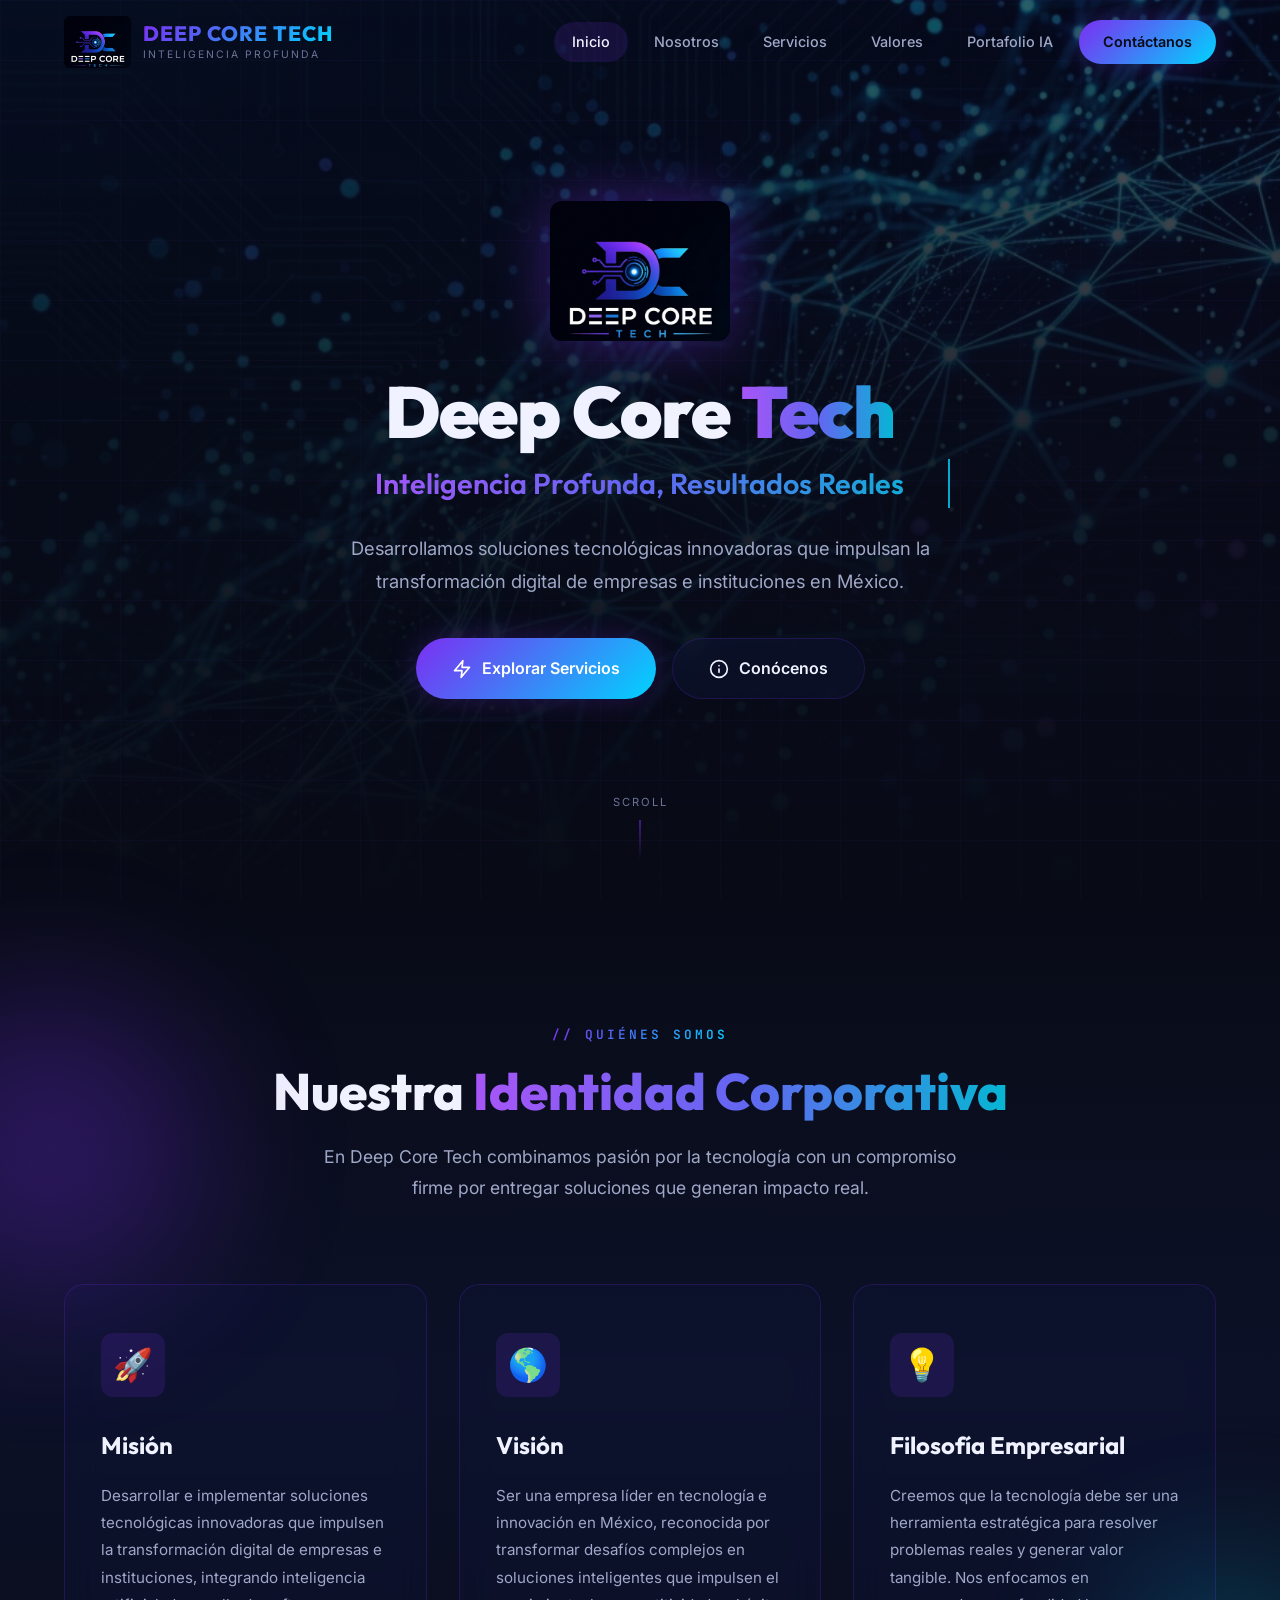
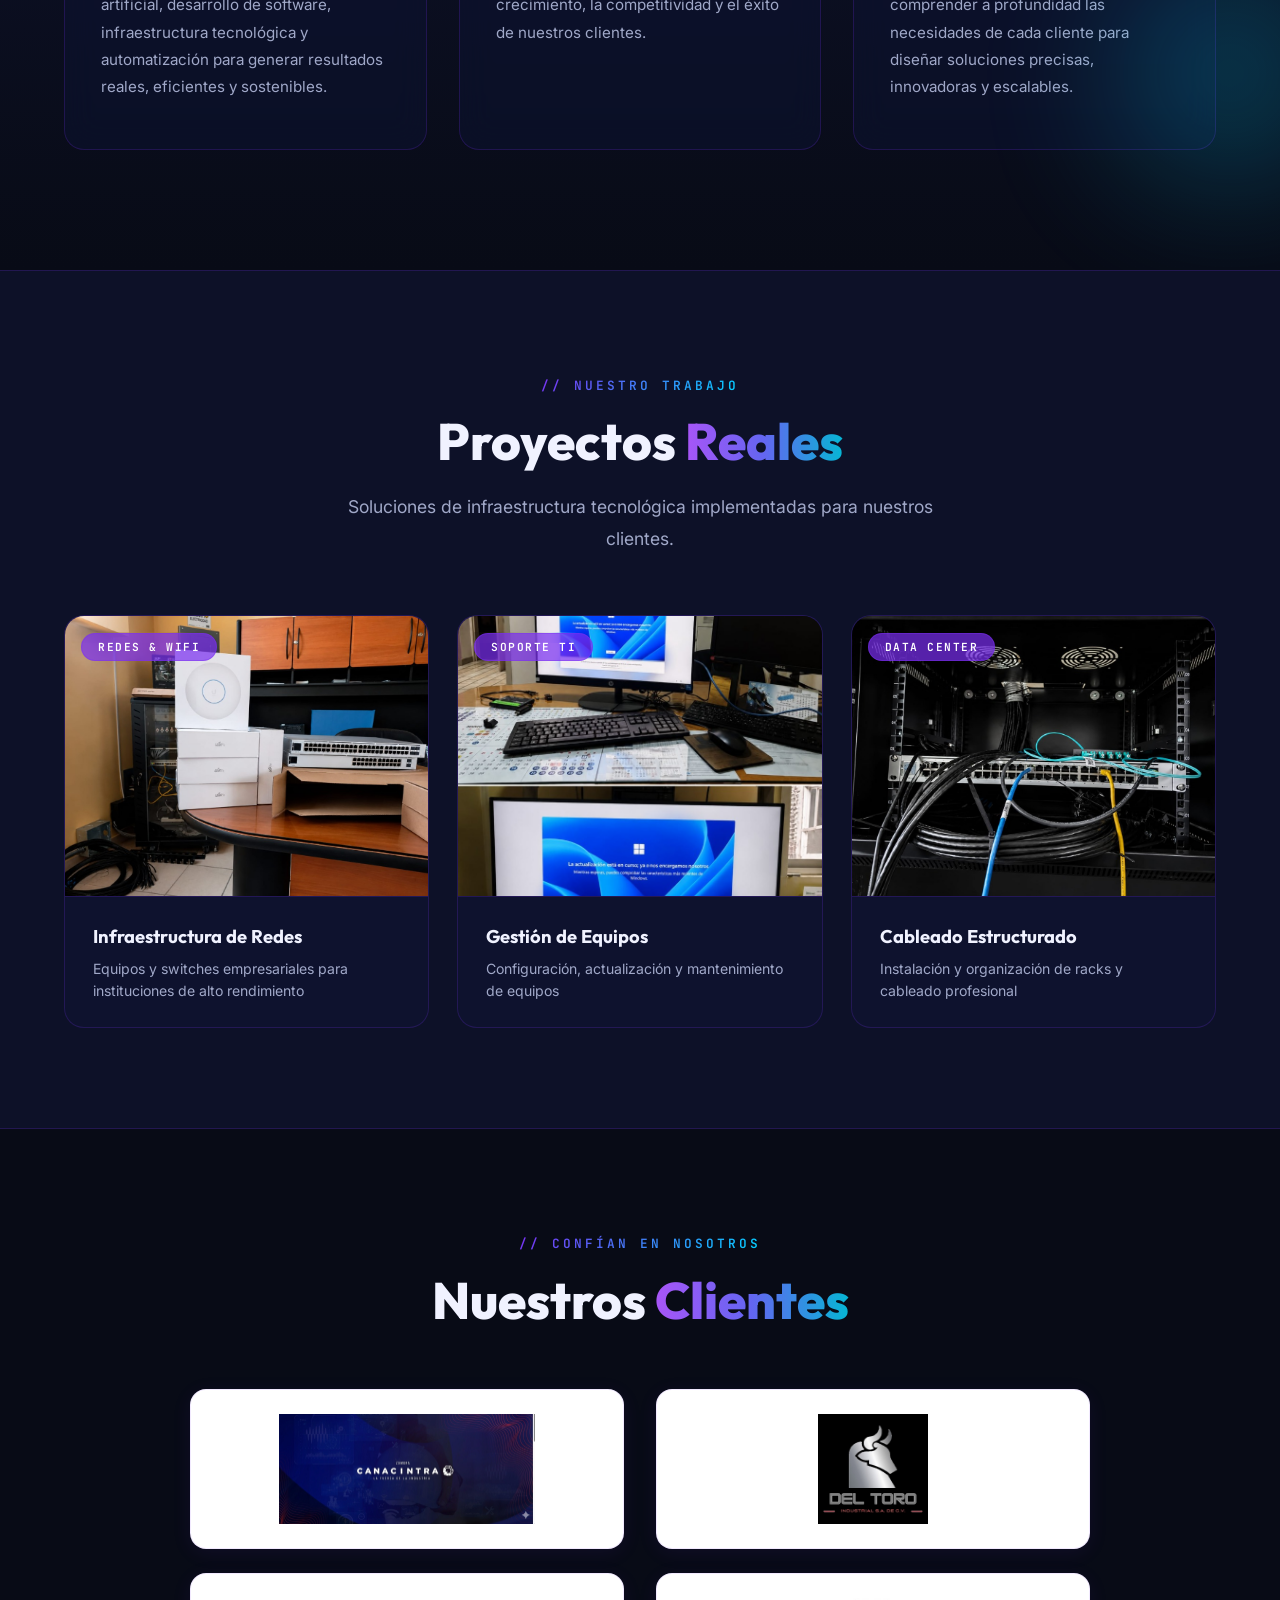
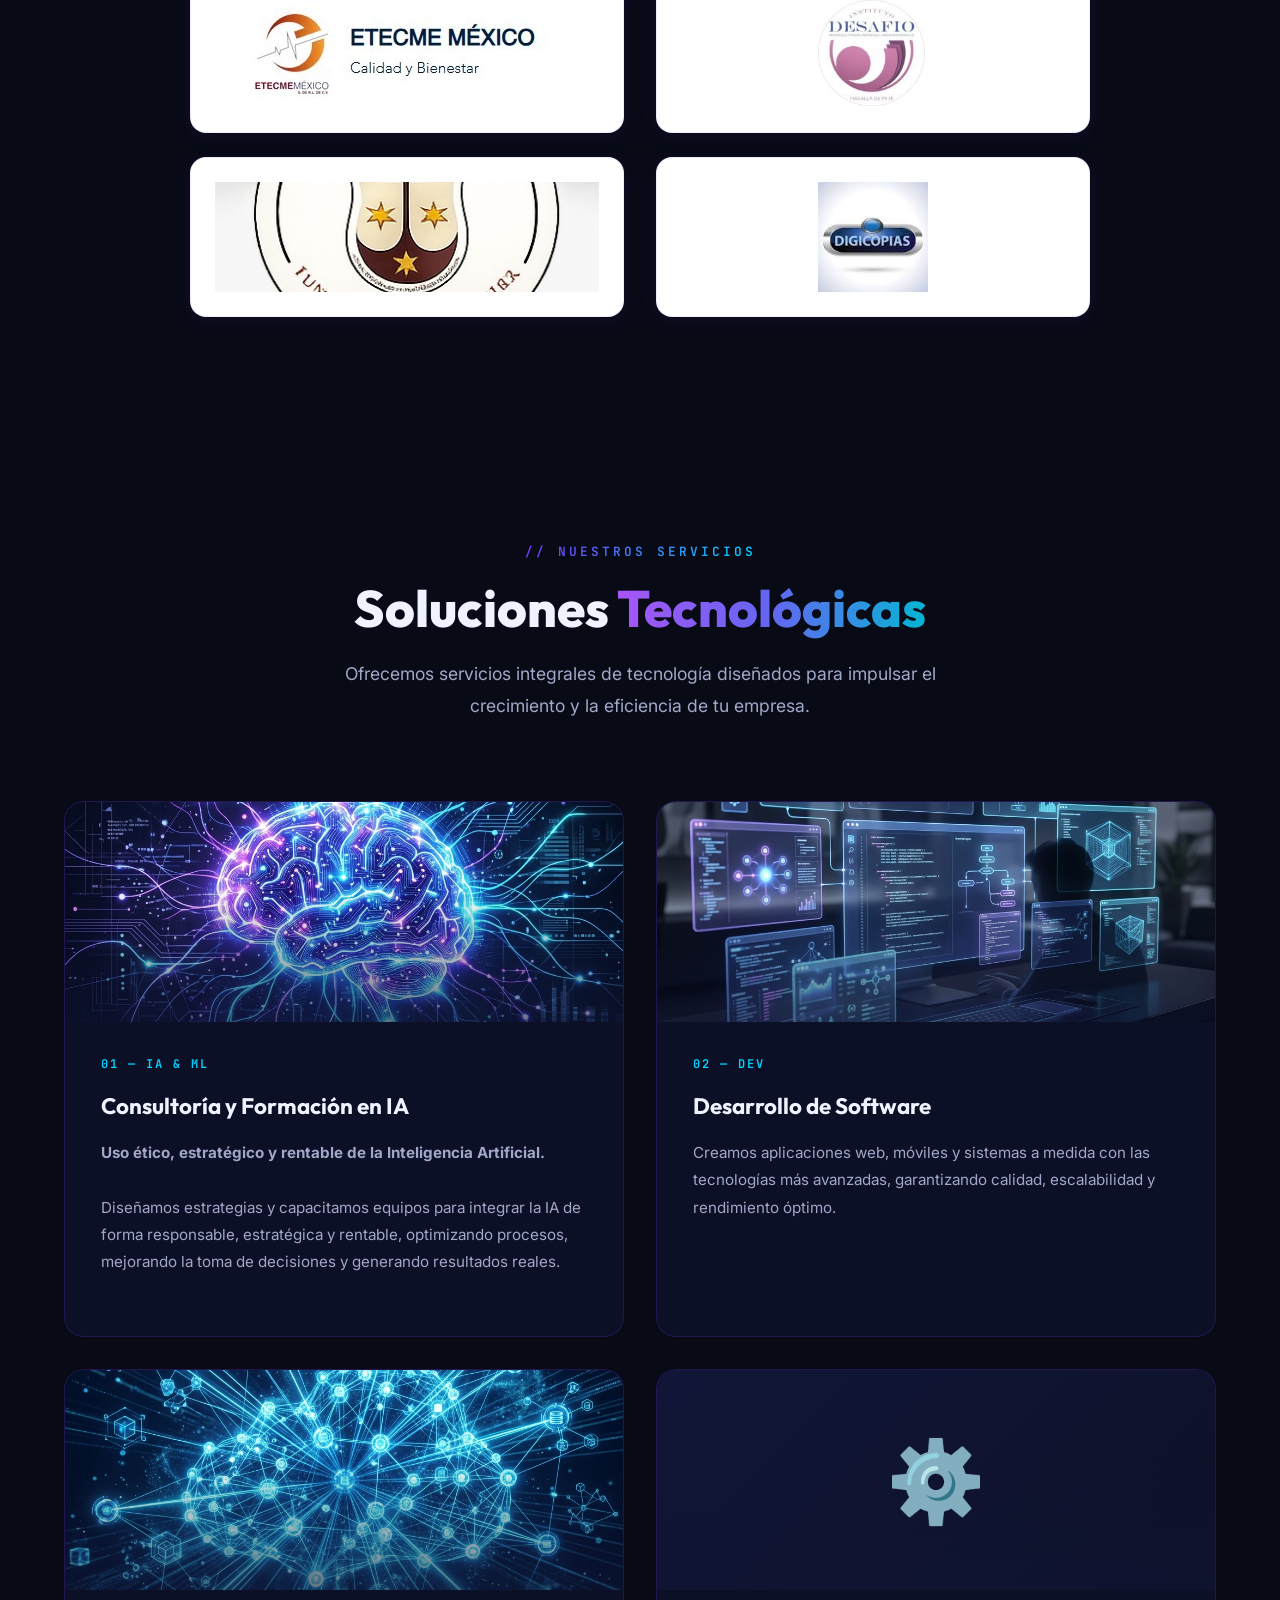
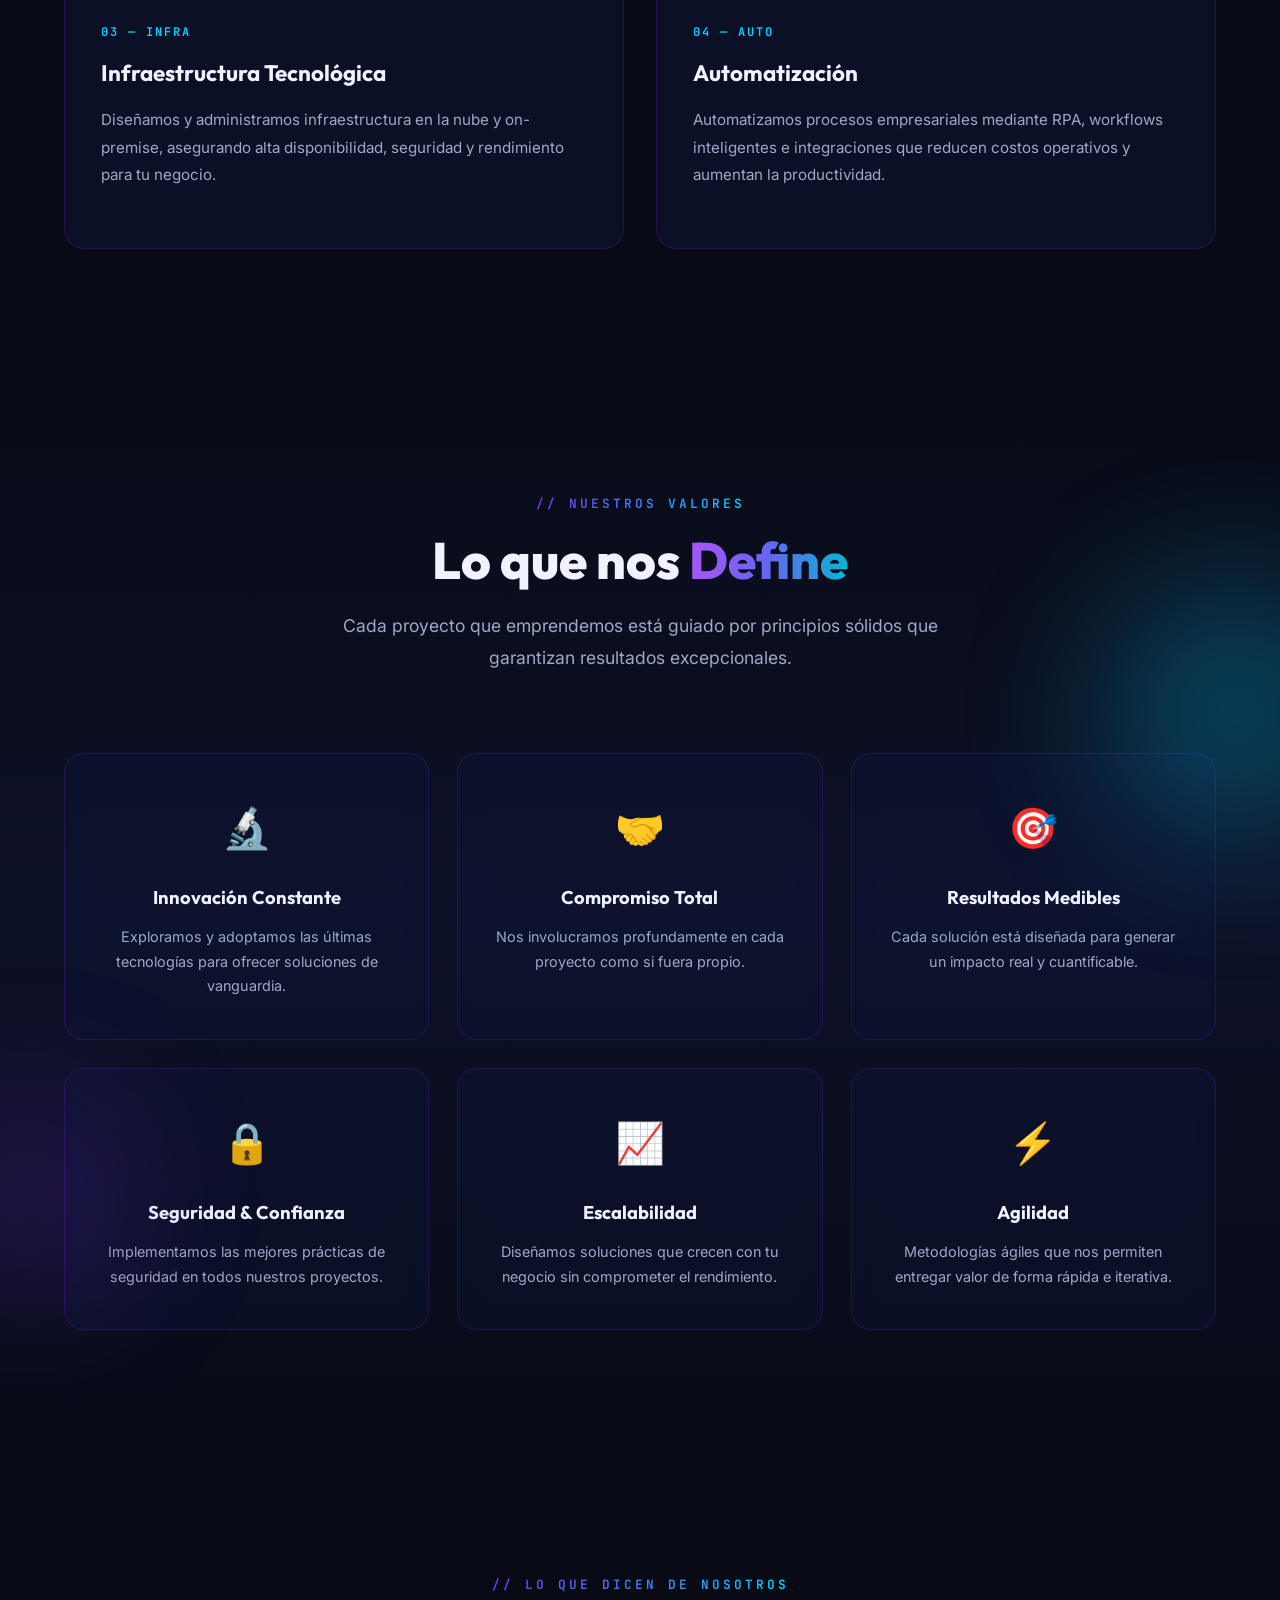
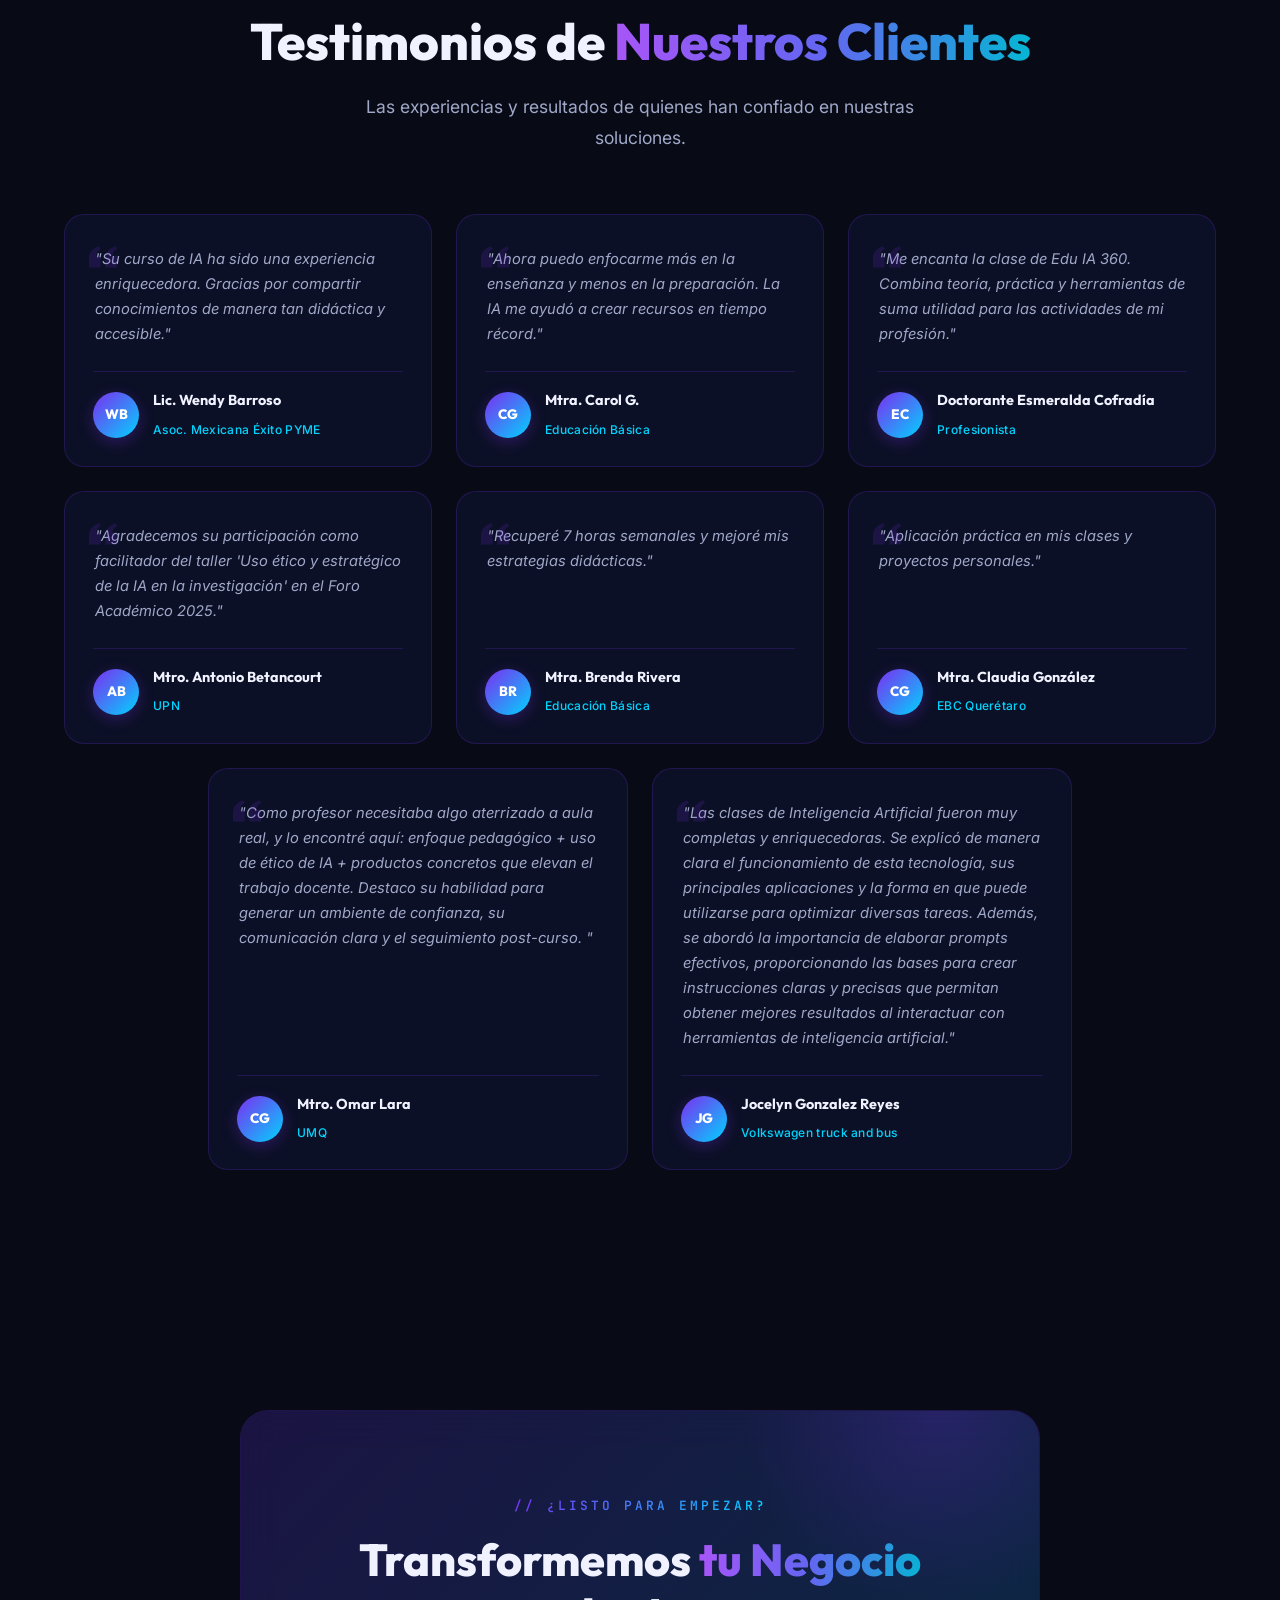
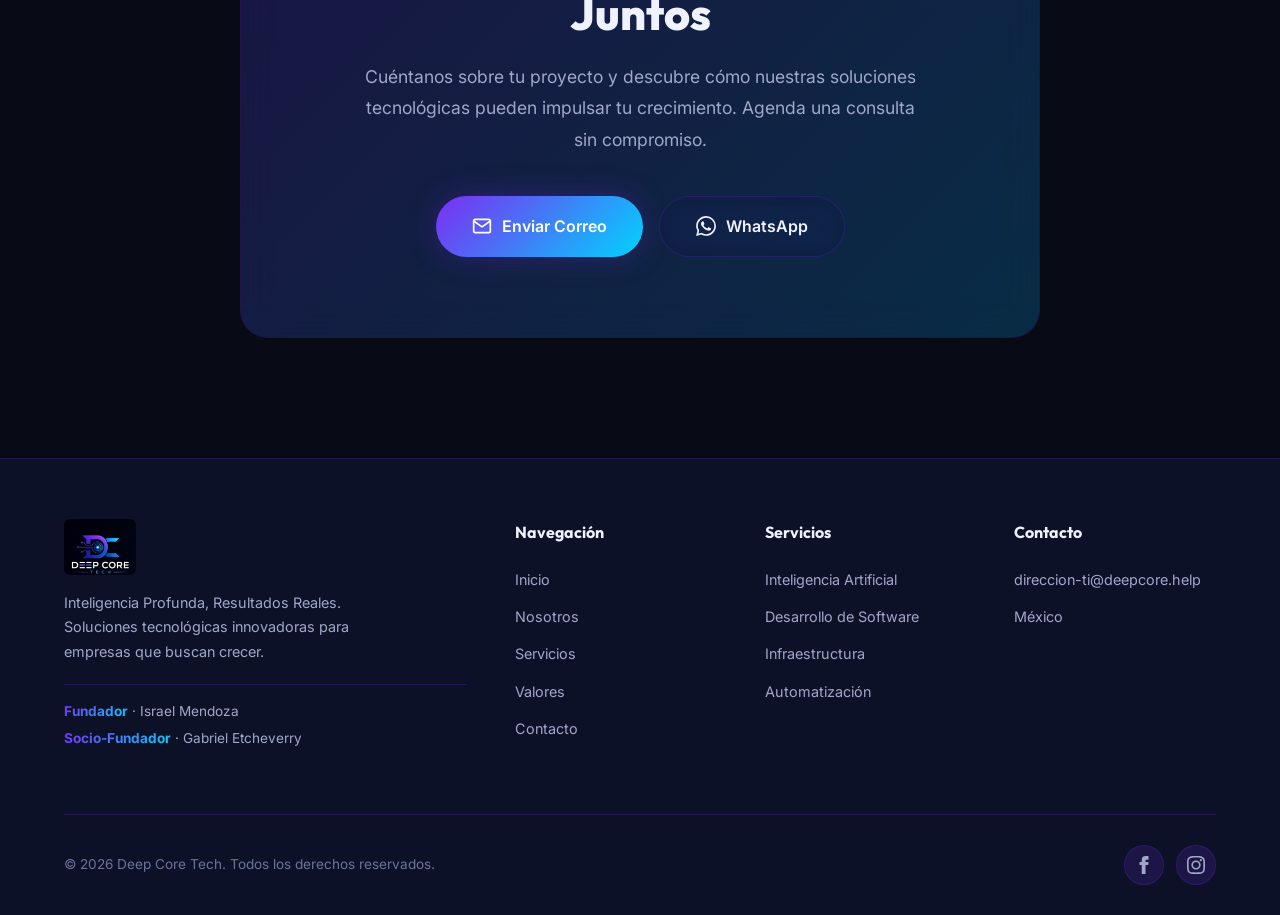
==== index.html @ 59a11fd3 "Update Portafolio IA link" ====
<!DOCTYPE html>
<html lang="es">
<head>
  <meta charset="UTF-8">
  <meta name="viewport" content="width=device-width, initial-scale=1.0">
  <title>Deep Core Tech — Inteligencia Profunda, Resultados Reales</title>
  <meta name="description" content="Deep Core Tech: Soluciones tecnológicas innovadoras en inteligencia artificial, desarrollo de software, infraestructura y automatización. Transformación digital con resultados reales.">
  <meta name="keywords" content="Deep Core Tech, inteligencia artificial, desarrollo software, automatización, transformación digital, México, tecnología">
  <meta name="author" content="Deep Core Tech">
  <meta name="theme-color" content="#080b16">

  <!-- Open Graph -->
  <meta property="og:title" content="Deep Core Tech — Inteligencia Profunda, Resultados Reales">
  <meta property="og:description" content="Soluciones tecnológicas innovadoras que impulsan la transformación digital de empresas e instituciones.">
  <meta property="og:type" content="website">
  <meta property="og:image" content="assets/logo.jpg">

  <!-- Favicon -->
  <link rel="icon" type="image/jpeg" href="assets/logo.jpg">

  <!-- Stylesheet -->
  <link rel="stylesheet" href="styles.css">
</head>

<body>
  <!-- ========== PARTICLE CANVAS ========== -->
  <canvas id="particles-canvas"></canvas>

  <!-- ========== NAVIGATION ========== -->
  <nav class="navbar" id="navbar">
    <div class="container">
      <a href="#" class="nav-logo">
        <img src="assets/logo.jpg" alt="Deep Core Tech Logo">
        <div class="nav-brand-text">
          <span class="nav-brand-name">DEEP CORE TECH</span>
          <span class="nav-brand-tagline">Inteligencia Profunda</span>
        </div>
      </a>

      <div class="nav-links" id="nav-links">
        <a href="#inicio" class="active">Inicio</a>
        <a href="#nosotros">Nosotros</a>
        <a href="#servicios">Servicios</a>
        <a href="#valores">Valores</a>
        <a href="https://gemini.google.com/share/86415cd6ed91?skid=87e2066a-c9c2-468d-a8f1-9f282b24007e" target="_blank" rel="noopener noreferrer">Portafolio IA</a>
        <a href="#contacto" class="nav-cta">Contáctanos</a>
      </div>

      <button class="nav-toggle" id="nav-toggle" aria-label="Abrir menú">
        <span></span>
        <span></span>
        <span></span>
      </button>
    </div>
  </nav>

  <!-- ========== HERO SECTION ========== -->
  <section class="hero" id="inicio">
    <div class="hero-bg">
      <img src="assets/hero-bg.png" alt="Fondo tecnológico">
    </div>
    <div class="hero-grid"></div>

    <div class="hero-content">
      <img src="assets/logo.jpg" alt="Deep Core Tech" class="hero-logo">
      <h1 class="hero-title">Deep Core <span class="gradient-text">Tech</span></h1>
      <p class="hero-tagline">Inteligencia Profunda, Resultados Reales</p>
      <p class="hero-description">
        Desarrollamos soluciones tecnológicas innovadoras que impulsan la transformación digital 
        de empresas e instituciones en México.
      </p>
      <div class="hero-buttons">
        <a href="#servicios" class="btn-primary" id="btn-explore-services">
          <svg width="20" height="20" viewBox="0 0 24 24" fill="none" stroke="currentColor" stroke-width="2" stroke-linecap="round" stroke-linejoin="round"><polygon points="13 2 3 14 12 14 11 22 21 10 12 10 13 2"></polygon></svg>
          Explorar Servicios
        </a>
        <a href="#nosotros" class="btn-secondary" id="btn-about-us">
          <svg width="20" height="20" viewBox="0 0 24 24" fill="none" stroke="currentColor" stroke-width="2" stroke-linecap="round" stroke-linejoin="round"><circle cx="12" cy="12" r="10"></circle><path d="M12 16v-4"></path><path d="M12 8h.01"></path></svg>
          Conócenos
        </a>
      </div>
    </div>

    <div class="scroll-indicator">
      <span>Scroll</span>
      <div class="scroll-line"></div>
    </div>
  </section>

  <!-- ========== ABOUT / IDENTITY SECTION ========== -->
  <section class="about-section" id="nosotros">
    <div class="container">
      <div class="about-header reveal">
        <span class="section-label">// Quiénes Somos</span>
        <h2 class="section-title">Nuestra <span class="gradient-text">Identidad Corporativa</span></h2>
        <p class="section-subtitle" style="margin: 0 auto;">
          En Deep Core Tech combinamos pasión por la tecnología con un compromiso firme 
          por entregar soluciones que generan impacto real.
        </p>
      </div>

      <div class="about-grid stagger-children">
        <!-- Misión -->
        <div class="identity-card reveal">
          <div class="card-icon">🚀</div>
          <h3 class="card-title">Misión</h3>
          <p class="card-text">
            Desarrollar e implementar soluciones tecnológicas innovadoras que impulsen la transformación digital 
            de empresas e instituciones, integrando inteligencia artificial, desarrollo de software, 
            infraestructura tecnológica y automatización para generar resultados reales, eficientes y sostenibles.
          </p>
        </div>

        <!-- Visión -->
        <div class="identity-card reveal">
          <div class="card-icon">🌎</div>
          <h3 class="card-title">Visión</h3>
          <p class="card-text">
            Ser una empresa líder en tecnología e innovación en México, reconocida por transformar desafíos 
            complejos en soluciones inteligentes que impulsen el crecimiento, la competitividad y el éxito 
            de nuestros clientes.
          </p>
        </div>

        <!-- Filosofía -->
        <div class="identity-card reveal">
          <div class="card-icon">💡</div>
          <h3 class="card-title">Filosofía Empresarial</h3>
          <p class="card-text">
            Creemos que la tecnología debe ser una herramienta estratégica para resolver problemas reales y 
            generar valor tangible. Nos enfocamos en comprender a profundidad las necesidades de cada cliente 
            para diseñar soluciones precisas, innovadoras y escalables.
          </p>
        </div>
      </div>
    </div>

    <!-- Decorative orbs -->
    <div class="orb orb-purple" style="width: 300px; height: 300px; top: 10%; left: -100px;"></div>
    <div class="orb orb-cyan" style="width: 200px; height: 200px; bottom: 10%; right: -50px;"></div>
  </section>

  <!-- ========== SHOWCASE / NUESTRO TRABAJO ========== -->
  <section class="showcase-section" id="trabajo">
    <div class="container">
      <div class="showcase-header reveal">
        <span class="section-label">// Nuestro Trabajo</span>
        <h2 class="section-title">Proyectos <span class="gradient-text">Reales</span></h2>
        <p class="section-subtitle" style="margin: 0 auto;">
          Soluciones de infraestructura tecnológica implementadas para nuestros clientes.
        </p>
      </div>

      <div class="showcase-grid stagger-children">
        <div class="showcase-card reveal">
          <div class="showcase-image">
            <img src="assets/trabajo-redes.jpg" alt="Equipos de redes UniFi y switches empresariales">
            <div class="showcase-overlay">
              <span class="showcase-tag">Redes & WiFi</span>
            </div>
          </div>
          <div class="showcase-info">
            <h3>Infraestructura de Redes</h3>
            <p>Equipos y switches empresariales para instituciones de alto rendimiento</p>
          </div>
        </div>

        <div class="showcase-card reveal">
          <div class="showcase-image">
            <img src="assets/trabajo-equipos.jpg" alt="Configuración y actualización de equipos de cómputo">
            <div class="showcase-overlay">
              <span class="showcase-tag">Soporte TI</span>
            </div>
          </div>
          <div class="showcase-info">
            <h3>Gestión de Equipos</h3>
            <p>Configuración, actualización y mantenimiento de equipos</p>
          </div>
        </div>

        <div class="showcase-card reveal">
          <div class="showcase-image">
            <img src="assets/trabajo-rack.jpg" alt="Rack de servidores con cableado estructurado">
            <div class="showcase-overlay">
              <span class="showcase-tag">Data Center</span>
            </div>
          </div>
          <div class="showcase-info">
            <h3>Cableado Estructurado</h3>
            <p>Instalación y organización de racks y cableado profesional</p>
          </div>
        </div>
      </div>
    </div>
  </section>

  <!-- ========== CLIENTES SECTION ========== -->
  <section class="clients-section">
    <div class="container">
      <div class="clients-header reveal" style="text-align:center; width:100%;">
        <span class="section-label">// Confían en Nosotros</span>
        <h2 class="section-title" style="text-align:center;">Nuestros <span class="gradient-text">Clientes</span></h2>
      </div>
      <div class="clients-image-wrapper reveal">
        <div class="client-card"><img src="assets/cliente-canacintra.jpg" alt="CANACINTRA Zamora"></div>
        <div class="client-card"><img src="assets/cliente-deltoro.jpg" alt="Del Toro Industrial"></div>
        <div class="client-card"><img src="assets/cliente-etecme.jpg" alt="ETECME México"></div>
        <div class="client-card"><img src="assets/cliente-desafio.jpg" alt="Instituto Desafío"></div>
        <div class="client-card"><div class="teresa-sprite" title="Colegio Teresa Guasch"></div></div>
        <div class="client-card"><img src="assets/cliente-digicopias.png" alt="Digicopias"></div>
      </div>
    </div>
  </section>

  <!-- ========== SERVICES SECTION ========== -->
  <section class="services-section" id="servicios">
    <div class="container">
      <div class="services-header reveal">
        <span class="section-label">// Nuestros Servicios</span>
        <h2 class="section-title">Soluciones <span class="gradient-text">Tecnológicas</span></h2>
        <p class="section-subtitle" style="margin: 0 auto;">
          Ofrecemos servicios integrales de tecnología diseñados para impulsar el crecimiento 
          y la eficiencia de tu empresa.
        </p>
      </div>

      <div class="services-grid stagger-children">
        <!-- Inteligencia Artificial -->
        <div class="service-card reveal">
          <div class="service-image">
            <img src="assets/ai-services.png" alt="Inteligencia Artificial">
          </div>
          <div class="service-body">
            <div class="service-number">01 — IA & ML</div>
            <h3 class="service-title">Consultoría y Formación en IA</h3>
            <p class="service-text">
              <strong>Uso ético, estratégico y rentable de la Inteligencia Artificial.</strong><br><br>
              Diseñamos estrategias y capacitamos equipos para integrar la IA de forma responsable, estratégica y rentable, optimizando procesos, mejorando la toma de decisiones y generando resultados reales.
            </p>
          </div>
        </div>

        <!-- Desarrollo de Software -->
        <div class="service-card reveal">
          <div class="service-image">
            <img src="assets/software-dev.png" alt="Desarrollo de Software">
          </div>
          <div class="service-body">
            <div class="service-number">02 — DEV</div>
            <h3 class="service-title">Desarrollo de Software</h3>
            <p class="service-text">
              Creamos aplicaciones web, móviles y sistemas a medida con las tecnologías 
              más avanzadas, garantizando calidad, escalabilidad y rendimiento óptimo.
            </p>
          </div>
        </div>

        <!-- Infraestructura -->
        <div class="service-card reveal">
          <div class="service-image">
            <img src="assets/infrastructure.png" alt="Infraestructura Tecnológica">
          </div>
          <div class="service-body">
            <div class="service-number">03 — INFRA</div>
            <h3 class="service-title">Infraestructura Tecnológica</h3>
            <p class="service-text">
              Diseñamos y administramos infraestructura en la nube y on-premise, 
              asegurando alta disponibilidad, seguridad y rendimiento para tu negocio.
            </p>
          </div>
        </div>

        <!-- Automatización -->
        <div class="service-card reveal">
          <div class="service-image" style="background: linear-gradient(135deg, var(--color-bg-tertiary), var(--color-bg-secondary)); display: flex; align-items: center; justify-content: center;">
            <div style="font-size: 5rem; text-align: center; position: relative; z-index: 1;">⚙️</div>
          </div>
          <div class="service-body">
            <div class="service-number">04 — AUTO</div>
            <h3 class="service-title">Automatización</h3>
            <p class="service-text">
              Automatizamos procesos empresariales mediante RPA, workflows inteligentes e 
              integraciones que reducen costos operativos y aumentan la productividad.
            </p>
          </div>
        </div>
      </div>
    </div>
  </section>

  <!-- ========== VALUES SECTION ========== -->
  <section class="values-section" id="valores">
    <div class="container">
      <div class="values-header reveal">
        <span class="section-label">// Nuestros Valores</span>
        <h2 class="section-title">Lo que nos <span class="gradient-text">Define</span></h2>
        <p class="section-subtitle" style="margin: 0 auto;">
          Cada proyecto que emprendemos está guiado por principios sólidos que garantizan 
          resultados excepcionales.
        </p>
      </div>

      <div class="values-grid stagger-children">
        <div class="value-card reveal">
          <span class="value-icon">🔬</span>
          <h3 class="value-title">Innovación Constante</h3>
          <p class="value-text">Exploramos y adoptamos las últimas tecnologías para ofrecer soluciones de vanguardia.</p>
        </div>
        <div class="value-card reveal">
          <span class="value-icon">🤝</span>
          <h3 class="value-title">Compromiso Total</h3>
          <p class="value-text">Nos involucramos profundamente en cada proyecto como si fuera propio.</p>
        </div>
        <div class="value-card reveal">
          <span class="value-icon">🎯</span>
          <h3 class="value-title">Resultados Medibles</h3>
          <p class="value-text">Cada solución está diseñada para generar un impacto real y cuantificable.</p>
        </div>
        <div class="value-card reveal">
          <span class="value-icon">🔒</span>
          <h3 class="value-title">Seguridad & Confianza</h3>
          <p class="value-text">Implementamos las mejores prácticas de seguridad en todos nuestros proyectos.</p>
        </div>
        <div class="value-card reveal">
          <span class="value-icon">📈</span>
          <h3 class="value-title">Escalabilidad</h3>
          <p class="value-text">Diseñamos soluciones que crecen con tu negocio sin comprometer el rendimiento.</p>
        </div>
        <div class="value-card reveal">
          <span class="value-icon">⚡</span>
          <h3 class="value-title">Agilidad</h3>
          <p class="value-text">Metodologías ágiles que nos permiten entregar valor de forma rápida e iterativa.</p>
        </div>
      </div>
    </div>

    <div class="orb orb-cyan" style="width: 250px; height: 250px; top: 20%; right: -80px;"></div>
    <div class="orb orb-purple" style="width: 180px; height: 180px; bottom: 15%; left: -60px;"></div>
  </section>

  <!-- ========== TESTIMONIOS SECTION ========== -->
  <section class="testimonials-section" id="testimonios">
    <div class="container">
      <div class="testimonials-header reveal">
        <span class="section-label">// Lo que Dicen de Nosotros</span>
        <h2 class="section-title">Testimonios de <span class="gradient-text">Nuestros Clientes</span></h2>
        <p class="section-subtitle" style="margin: 0 auto;">
          Las experiencias y resultados de quienes han confiado en nuestras soluciones.
        </p>
      </div>

      <div class="testimonials-grid stagger-children">

        <div class="testimonial-card reveal">
          <div class="testimonial-quote">
            <svg class="quote-icon" width="28" height="28" viewBox="0 0 24 24" fill="currentColor" opacity="0.15"><path d="M14.017 21v-7.391c0-5.704 3.731-9.57 8.983-10.609l.995 2.151c-2.432.917-3.995 3.638-3.995 5.849h4v10h-9.983zm-14.017 0v-7.391c0-5.704 3.748-9.57 9-10.609l.996 2.151c-2.433.917-3.996 3.638-3.996 5.849h3.983v10h-9.983z"/></svg>
            <p>"Su curso de IA ha sido una experiencia enriquecedora. Gracias por compartir conocimientos de manera tan didáctica y accesible."</p>
          </div>
          <div class="testimonial-author">
            <div class="author-avatar">WB</div>
            <div class="author-info">
              <h4>Lic. Wendy Barroso</h4>
              <span>Asoc. Mexicana Éxito PYME</span>
            </div>
          </div>
        </div>

        <div class="testimonial-card reveal">
          <div class="testimonial-quote">
            <svg class="quote-icon" width="28" height="28" viewBox="0 0 24 24" fill="currentColor" opacity="0.15"><path d="M14.017 21v-7.391c0-5.704 3.731-9.57 8.983-10.609l.995 2.151c-2.432.917-3.995 3.638-3.995 5.849h4v10h-9.983zm-14.017 0v-7.391c0-5.704 3.748-9.57 9-10.609l.996 2.151c-2.433.917-3.996 3.638-3.996 5.849h3.983v10h-9.983z"/></svg>
            <p>"Ahora puedo enfocarme más en la enseñanza y menos en la preparación. La IA me ayudó a crear recursos en tiempo récord."</p>
          </div>
          <div class="testimonial-author">
            <div class="author-avatar">CG</div>
            <div class="author-info">
              <h4>Mtra. Carol G.</h4>
              <span>Educación Básica</span>
            </div>
          </div>
        </div>

        <div class="testimonial-card reveal">
          <div class="testimonial-quote">
            <svg class="quote-icon" width="28" height="28" viewBox="0 0 24 24" fill="currentColor" opacity="0.15"><path d="M14.017 21v-7.391c0-5.704 3.731-9.57 8.983-10.609l.995 2.151c-2.432.917-3.995 3.638-3.995 5.849h4v10h-9.983zm-14.017 0v-7.391c0-5.704 3.748-9.57 9-10.609l.996 2.151c-2.433.917-3.996 3.638-3.996 5.849h3.983v10h-9.983z"/></svg>
            <p>"Me encanta la clase de Edu IA 360. Combina teoría, práctica y herramientas de suma utilidad para las actividades de mi profesión."</p>
          </div>
          <div class="testimonial-author">
            <div class="author-avatar">EC</div>
            <div class="author-info">
              <h4>Doctorante Esmeralda Cofradía</h4>
              <span>Profesionista</span>
            </div>
          </div>
        </div>

        <div class="testimonial-card reveal">
          <div class="testimonial-quote">
            <svg class="quote-icon" width="28" height="28" viewBox="0 0 24 24" fill="currentColor" opacity="0.15"><path d="M14.017 21v-7.391c0-5.704 3.731-9.57 8.983-10.609l.995 2.151c-2.432.917-3.995 3.638-3.995 5.849h4v10h-9.983zm-14.017 0v-7.391c0-5.704 3.748-9.57 9-10.609l.996 2.151c-2.433.917-3.996 3.638-3.996 5.849h3.983v10h-9.983z"/></svg>
            <p>"Agradecemos su participación como facilitador del taller 'Uso ético y estratégico de la IA en la investigación' en el Foro Académico 2025."</p>
          </div>
          <div class="testimonial-author">
            <div class="author-avatar">AB</div>
            <div class="author-info">
              <h4>Mtro. Antonio Betancourt</h4>
              <span>UPN</span>
            </div>
          </div>
        </div>

        <div class="testimonial-card reveal">
          <div class="testimonial-quote">
            <svg class="quote-icon" width="28" height="28" viewBox="0 0 24 24" fill="currentColor" opacity="0.15"><path d="M14.017 21v-7.391c0-5.704 3.731-9.57 8.983-10.609l.995 2.151c-2.432.917-3.995 3.638-3.995 5.849h4v10h-9.983zm-14.017 0v-7.391c0-5.704 3.748-9.57 9-10.609l.996 2.151c-2.433.917-3.996 3.638-3.996 5.849h3.983v10h-9.983z"/></svg>
            <p>"Recuperé 7 horas semanales y mejoré mis estrategias didácticas."</p>
          </div>
          <div class="testimonial-author">
            <div class="author-avatar">BR</div>
            <div class="author-info">
              <h4>Mtra. Brenda Rivera</h4>
              <span>Educación Básica</span>
            </div>
          </div>
        </div>

        <div class="testimonial-card reveal">
          <div class="testimonial-quote">
            <svg class="quote-icon" width="28" height="28" viewBox="0 0 24 24" fill="currentColor" opacity="0.15"><path d="M14.017 21v-7.391c0-5.704 3.731-9.57 8.983-10.609l.995 2.151c-2.432.917-3.995 3.638-3.995 5.849h4v10h-9.983zm-14.017 0v-7.391c0-5.704 3.748-9.57 9-10.609l.996 2.151c-2.433.917-3.996 3.638-3.996 5.849h3.983v10h-9.983z"/></svg>
            <p>"Aplicación práctica en mis clases y proyectos personales."</p>
          </div>
          <div class="testimonial-author">
            <div class="author-avatar">CG</div>
            <div class="author-info">
              <h4>Mtra. Claudia González</h4>
              <span>EBC Querétaro</span>
            </div>
          </div>
        </div>
        
        <div class="testimonial-card reveal">
          <div class="testimonial-quote">
            <svg class="quote-icon" width="28" height="28" viewBox="0 0 24 24" fill="currentColor" opacity="0.15"><path d="M14.017 21v-7.391c0-5.704 3.731-9.57 8.983-10.609l.995 2.151c-2.432.917-3.995 3.638-3.995 5.849h4v10h-9.983zm-14.017 0v-7.391c0-5.704 3.748-9.57 9-10.609l.996 2.151c-2.433.917-3.996 3.638-3.996 5.849h3.983v10h-9.983z"/></svg>
            <p>"Como profesor necesitaba algo aterrizado a aula real, y lo encontré aquí: enfoque pedagógico + uso de ético de IA + productos concretos que elevan el trabajo docente. Destaco su habilidad para generar un ambiente de confianza, su comunicación clara y el seguimiento post-curso. "</p>
          </div>
          <div class="testimonial-author">
            <div class="author-avatar">CG</div>
            <div class="author-info">
              <h4>Mtro. Omar Lara</h4>
              <span>UMQ </span>
            </div>
          </div>
        </div>
        
        <div class="testimonial-card reveal">
          <div class="testimonial-quote">
            <svg class="quote-icon" width="28" height="28" viewBox="0 0 24 24" fill="currentColor" opacity="0.15"><path d="M14.017 21v-7.391c0-5.704 3.731-9.57 8.983-10.609l.995 2.151c-2.432.917-3.995 3.638-3.995 5.849h4v10h-9.983zm-14.017 0v-7.391c0-5.704 3.748-9.57 9-10.609l.996 2.151c-2.433.917-3.996 3.638-3.996 5.849h3.983v10h-9.983z"/></svg>
            <p>"Las clases de Inteligencia Artificial fueron muy completas y enriquecedoras. Se explicó de manera clara el funcionamiento de esta tecnología, sus principales aplicaciones y la forma en que puede utilizarse para optimizar diversas tareas. Además, se abordó la importancia de elaborar prompts efectivos, proporcionando las bases para crear instrucciones claras y precisas que permitan obtener mejores resultados al interactuar con herramientas de inteligencia artificial."</p>
          </div>
          <div class="testimonial-author">
            <div class="author-avatar">JG</div>
            <div class="author-info">
              <h4>Jocelyn Gonzalez Reyes</h4>
              <span>Volkswagen truck and bus</span>
            </div>
          </div>
        </div>

      </div>
    </div>
  </section>

  <!-- ========== CTA SECTION ========== -->
  <section class="cta-section" id="contacto">
    <div class="container">
      <div class="cta-wrapper reveal-scale">
        <div class="cta-glow"></div>
        <span class="section-label">// ¿Listo para Empezar?</span>
        <h2 class="cta-title">Transformemos <span class="gradient-text">tu Negocio</span> Juntos</h2>
        <p class="cta-text">
          Cuéntanos sobre tu proyecto y descubre cómo nuestras soluciones tecnológicas 
          pueden impulsar tu crecimiento. Agenda una consulta sin compromiso.
        </p>
        <div class="hero-buttons">
          <a href="mailto:direccion-ti@deepcore.help" class="btn-primary" id="btn-contact-email">
            <svg width="20" height="20" viewBox="0 0 24 24" fill="none" stroke="currentColor" stroke-width="2" stroke-linecap="round" stroke-linejoin="round"><path d="M4 4h16c1.1 0 2 .9 2 2v12c0 1.1-.9 2-2 2H4c-1.1 0-2-.9-2-2V6c0-1.1.9-2 2-2z"></path><polyline points="22,6 12,13 2,6"></polyline></svg>
            Enviar Correo
          </a>
          <a href="https://wa.me/524425627105" class="btn-secondary" id="btn-contact-whatsapp">
            <svg width="20" height="20" viewBox="0 0 24 24" fill="currentColor"><path d="M17.472 14.382c-.297-.149-1.758-.867-2.03-.967-.273-.099-.471-.148-.67.15-.197.297-.767.966-.94 1.164-.173.199-.347.223-.644.075-.297-.15-1.255-.463-2.39-1.475-.883-.788-1.48-1.761-1.653-2.059-.173-.297-.018-.458.13-.606.134-.133.298-.347.446-.52.149-.174.198-.298.298-.497.099-.198.05-.371-.025-.52-.075-.149-.669-1.612-.916-2.207-.242-.579-.487-.5-.669-.51-.173-.008-.371-.01-.57-.01-.198 0-.52.074-.792.372-.272.297-1.04 1.016-1.04 2.479 0 1.462 1.065 2.875 1.213 3.074.149.198 2.096 3.2 5.077 4.487.709.306 1.262.489 1.694.625.712.227 1.36.195 1.871.118.571-.085 1.758-.719 2.006-1.413.248-.694.248-1.289.173-1.413-.074-.124-.272-.198-.57-.347m-5.421 7.403h-.004a9.87 9.87 0 01-5.031-1.378l-.361-.214-3.741.982.998-3.648-.235-.374a9.86 9.86 0 01-1.51-5.26c.001-5.45 4.436-9.884 9.888-9.884 2.64 0 5.122 1.03 6.988 2.898a9.825 9.825 0 012.893 6.994c-.003 5.45-4.437 9.884-9.885 9.884m8.413-18.297A11.815 11.815 0 0012.05 0C5.495 0 .16 5.335.157 11.892c0 2.096.547 4.142 1.588 5.945L.057 24l6.305-1.654a11.882 11.882 0 005.683 1.448h.005c6.554 0 11.89-5.335 11.893-11.893a11.821 11.821 0 00-3.48-8.413z"/></svg>
            WhatsApp
          </a>
        </div>
      </div>
    </div>
  </section>

  <!-- ========== FOOTER ========== -->
  <footer class="footer">
    <div class="container">
      <div class="footer-grid">
        <div class="footer-brand">
          <img src="assets/logo.jpg" alt="Deep Core Tech">
          <p>Inteligencia Profunda, Resultados Reales. Soluciones tecnológicas innovadoras para empresas que buscan crecer.</p>
          <div class="footer-founders">
            <p><strong>Fundador</strong> · Israel Mendoza</p>
            <p><strong>Socio-Fundador</strong> · Gabriel Etcheverry</p>
          </div>
        </div>
        <div class="footer-col">
          <h4>Navegación</h4>
          <ul>
            <li><a href="#inicio">Inicio</a></li>
            <li><a href="#nosotros">Nosotros</a></li>
            <li><a href="#servicios">Servicios</a></li>
            <li><a href="#valores">Valores</a></li>
            <li><a href="#contacto">Contacto</a></li>
          </ul>
        </div>
        <div class="footer-col">
          <h4>Servicios</h4>
          <ul>
            <li><a href="#servicios">Inteligencia Artificial</a></li>
            <li><a href="#servicios">Desarrollo de Software</a></li>
            <li><a href="#servicios">Infraestructura</a></li>
            <li><a href="#servicios">Automatización</a></li>
          </ul>
        </div>
        <div class="footer-col">
          <h4>Contacto</h4>
          <ul>
            <li><a href="mailto:direccion-ti@deepcore.help">direccion-ti@deepcore.help</a></li>
            <li><a href="#">México</a></li>
          </ul>
        </div>
      </div>

      <div class="footer-bottom">
        <p>&copy; 2026 Deep Core Tech. Todos los derechos reservados.</p>
        <div class="footer-socials">
          <a href="https://www.facebook.com/share/1CnCAAYXHT/" target="_blank" rel="noopener noreferrer" aria-label="Facebook" id="social-facebook">
            <svg width="18" height="18" viewBox="0 0 24 24" fill="currentColor"><path d="M9 8h-3v4h3v12h5v-12h3.642l.358-4h-4v-1.667c0-.955.192-1.333 1.115-1.333h2.885v-5h-3.808c-3.596 0-5.192 1.583-5.192 4.615v3.385z"/></svg>
          </a>
          <a href="https://www.instagram.com/deepcore.mx?igsh=MXB3M3h0cmt1MzdmOQ==" target="_blank" rel="noopener noreferrer" aria-label="Instagram" id="social-instagram">
            <svg width="18" height="18" viewBox="0 0 24 24" fill="currentColor"><path d="M12 2.163c3.204 0 3.584.012 4.85.07 3.252.148 4.771 1.691 4.919 4.919.058 1.265.069 1.645.069 4.849 0 3.205-.012 3.584-.069 4.849-.149 3.225-1.664 4.771-4.919 4.919-1.266.058-1.644.07-4.85.07-3.204 0-3.584-.012-4.849-.07-3.26-.149-4.771-1.699-4.919-4.92-.058-1.265-.07-1.644-.07-4.849 0-3.204.013-3.583.07-4.849.149-3.227 1.664-4.771 4.919-4.919 1.266-.057 1.645-.069 4.849-.069zM12 0C8.741 0 8.333.014 7.053.072 2.695.272.273 2.69.073 7.052.014 8.333 0 8.741 0 12c0 3.259.014 3.668.072 4.948.2 4.358 2.618 6.78 6.98 6.98C8.333 23.986 8.741 24 12 24c3.259 0 3.668-.014 4.948-.072 4.354-.2 6.782-2.618 6.979-6.98.059-1.28.073-1.689.073-4.948 0-3.259-.014-3.667-.072-4.947-.196-4.354-2.617-6.78-6.979-6.98C15.668.014 15.259 0 12 0zm0 5.838a6.162 6.162 0 100 12.324 6.162 6.162 0 000-12.324zM12 16a4 4 0 110-8 4 4 0 010 8zm6.406-11.845a1.44 1.44 0 100 2.881 1.44 1.44 0 000-2.881z"/></svg>
          </a>
        </div>
      </div>
    </div>
  </footer>

  <!-- ========== JAVASCRIPT ========== -->
  <script src="script.js"></script>
</body>
</html>
---- styles.css ----
/* ============================================
   DEEP CORE TECH — Design System & Styles
   ============================================ */

/* ---------- Google Fonts ---------- */
@import url('https://fonts.googleapis.com/css2?family=Inter:wght@300;400;500;600;700;800;900&family=Outfit:wght@300;400;500;600;700;800;900&family=JetBrains+Mono:wght@400;500;600&display=swap');

/* ---------- CSS Custom Properties ---------- */
:root {
  /* Brand Colors */
  --color-bg-primary: #080b16;
  --color-bg-secondary: #0d1128;
  --color-bg-tertiary: #111638;
  --color-bg-card: rgba(15, 20, 50, 0.6);
  --color-bg-glass: rgba(15, 20, 55, 0.45);

  /* Gradient Palette matching logo */
  --gradient-brand: linear-gradient(135deg, #7b2ff2 0%, #4c6ef5 40%, #00d4ff 100%);
  --gradient-brand-hover: linear-gradient(135deg, #8b3ff2 0%, #5c7ef5 40%, #10e4ff 100%);
  --gradient-text: linear-gradient(90deg, #a855f7, #6366f1, #06b6d4);
  --gradient-glow: linear-gradient(135deg, rgba(123, 47, 242, 0.4), rgba(0, 212, 255, 0.4));
  --gradient-hero: linear-gradient(180deg, rgba(8, 11, 22, 0) 0%, rgba(8, 11, 22, 0.7) 50%, #080b16 100%);
  --gradient-section: linear-gradient(180deg, #080b16 0%, #0d1128 50%, #080b16 100%);

  /* Accent Colors */
  --accent-purple: #7b2ff2;
  --accent-blue: #4c6ef5;
  --accent-cyan: #00d4ff;
  --accent-purple-dim: rgba(123, 47, 242, 0.15);
  --accent-cyan-dim: rgba(0, 212, 255, 0.15);

  /* Text Colors */
  --text-primary: #f0f2ff;
  --text-secondary: #a0a8c8;
  --text-muted: #6b7399;
  --text-accent: #00d4ff;

  /* Borders */
  --border-glass: rgba(123, 47, 242, 0.2);
  --border-glow: rgba(0, 212, 255, 0.3);

  /* Shadows */
  --shadow-card: 0 8px 32px rgba(0, 0, 0, 0.4);
  --shadow-glow-purple: 0 0 30px rgba(123, 47, 242, 0.25);
  --shadow-glow-cyan: 0 0 30px rgba(0, 212, 255, 0.2);
  --shadow-glow-brand: 0 0 40px rgba(123, 47, 242, 0.3), 0 0 80px rgba(0, 212, 255, 0.15);

  /* Typography */
  --font-heading: 'Outfit', sans-serif;
  --font-body: 'Inter', sans-serif;
  --font-mono: 'JetBrains Mono', monospace;

  /* Spacing */
  --section-padding: 120px 0;
  --container-max: 1200px;
  --container-padding: 0 24px;

  /* Transitions */
  --transition-fast: 0.2s cubic-bezier(0.4, 0, 0.2, 1);
  --transition-smooth: 0.4s cubic-bezier(0.4, 0, 0.2, 1);
  --transition-spring: 0.6s cubic-bezier(0.34, 1.56, 0.64, 1);

  /* Border Radius */
  --radius-sm: 8px;
  --radius-md: 12px;
  --radius-lg: 20px;
  --radius-xl: 28px;
  --radius-full: 9999px;
}

/* ---------- Reset & Base ---------- */
*, *::before, *::after {
  margin: 0;
  padding: 0;
  box-sizing: border-box;
}

html {
  scroll-behavior: smooth;
  font-size: 16px;
  -webkit-font-smoothing: antialiased;
  -moz-osx-font-smoothing: grayscale;
}

body {
  font-family: var(--font-body);
  background-color: var(--color-bg-primary);
  color: var(--text-primary);
  line-height: 1.7;
  overflow-x: hidden;
  min-height: 100vh;
}

a {
  text-decoration: none;
  color: inherit;
  transition: color var(--transition-fast);
}

img {
  max-width: 100%;
  height: auto;
  display: block;
}

ul, ol {
  list-style: none;
}

/* ---------- Utility ---------- */
.container {
  max-width: var(--container-max);
  margin: 0 auto;
  padding: var(--container-padding);
}

.section-label {
  font-family: var(--font-mono);
  font-size: 0.8rem;
  font-weight: 600;
  letter-spacing: 3px;
  text-transform: uppercase;
  background: var(--gradient-brand);
  -webkit-background-clip: text;
  -webkit-text-fill-color: transparent;
  background-clip: text;
  display: inline-block;
  margin-bottom: 16px;
}

.section-title {
  font-family: var(--font-heading);
  font-size: clamp(2rem, 4vw, 3.2rem);
  font-weight: 800;
  line-height: 1.15;
  color: var(--text-primary);
  margin-bottom: 20px;
}

.section-subtitle {
  font-size: 1.1rem;
  color: var(--text-secondary);
  max-width: 640px;
  line-height: 1.8;
}

.gradient-text {
  background: var(--gradient-text);
  -webkit-background-clip: text;
  -webkit-text-fill-color: transparent;
  background-clip: text;
}

/* ---------- Animated Background Particles ---------- */
#particles-canvas {
  position: fixed;
  top: 0;
  left: 0;
  width: 100%;
  height: 100%;
  z-index: 0;
  pointer-events: none;
}

/* ---------- Navigation ---------- */
.navbar {
  position: fixed;
  top: 0;
  left: 0;
  width: 100%;
  z-index: 1000;
  padding: 16px 0;
  transition: all var(--transition-smooth);
}

.navbar.scrolled {
  background: rgba(8, 11, 22, 0.85);
  backdrop-filter: blur(20px) saturate(1.5);
  -webkit-backdrop-filter: blur(20px) saturate(1.5);
  border-bottom: 1px solid var(--border-glass);
  padding: 10px 0;
  box-shadow: 0 4px 30px rgba(0, 0, 0, 0.3);
}

.navbar .container {
  display: flex;
  align-items: center;
  justify-content: space-between;
}

.nav-logo {
  display: flex;
  align-items: center;
  gap: 12px;
}

.nav-logo img {
  height: 52px;
  width: auto;
  border-radius: 6px;
  transition: transform var(--transition-smooth);
}

.navbar.scrolled .nav-logo img {
  height: 44px;
}

.nav-logo img:hover {
  transform: scale(1.05);
}

.nav-brand-text {
  display: flex;
  flex-direction: column;
}

.nav-brand-name {
  font-family: var(--font-heading);
  font-weight: 800;
  font-size: 1.3rem;
  letter-spacing: 1px;
  background: var(--gradient-brand);
  -webkit-background-clip: text;
  -webkit-text-fill-color: transparent;
  background-clip: text;
  line-height: 1.2;
}

.nav-brand-tagline {
  font-size: 0.65rem;
  color: var(--text-muted);
  letter-spacing: 2px;
  text-transform: uppercase;
}

.nav-links {
  display: flex;
  align-items: center;
  gap: 8px;
}

.nav-links a {
  font-size: 0.9rem;
  font-weight: 500;
  color: var(--text-secondary);
  padding: 8px 18px;
  border-radius: var(--radius-full);
  transition: all var(--transition-fast);
  position: relative;
}

.nav-links a:hover {
  color: var(--text-primary);
  background: var(--accent-purple-dim);
}

.nav-links a.active {
  color: var(--text-primary);
  background: var(--accent-purple-dim);
}

.nav-cta {
  font-size: 0.9rem !important;
  font-weight: 600 !important;
  color: var(--color-bg-primary) !important;
  background: var(--gradient-brand) !important;
  padding: 10px 24px !important;
  border-radius: var(--radius-full) !important;
  box-shadow: var(--shadow-glow-purple);
  transition: all var(--transition-smooth) !important;
}

.nav-cta:hover {
  transform: translateY(-2px);
  box-shadow: var(--shadow-glow-brand) !important;
  background: var(--gradient-brand-hover) !important;
}

/* Mobile menu button */
.nav-toggle {
  display: none;
  flex-direction: column;
  gap: 5px;
  background: none;
  border: none;
  cursor: pointer;
  padding: 8px;
  z-index: 1001;
}

.nav-toggle span {
  width: 26px;
  height: 2px;
  background: var(--text-primary);
  border-radius: 2px;
  transition: all var(--transition-smooth);
}

.nav-toggle.active span:nth-child(1) {
  transform: rotate(45deg) translate(5px, 5px);
}

.nav-toggle.active span:nth-child(2) {
  opacity: 0;
}

.nav-toggle.active span:nth-child(3) {
  transform: rotate(-45deg) translate(5px, -5px);
}

/* ---------- HERO SECTION ---------- */
.hero {
  position: relative;
  min-height: 100vh;
  display: flex;
  align-items: center;
  justify-content: center;
  overflow: hidden;
  z-index: 1;
}

.hero-bg {
  position: absolute;
  inset: 0;
  z-index: 0;
}

.hero-bg img {
  width: 100%;
  height: 100%;
  object-fit: cover;
  opacity: 0.35;
}

.hero-bg::after {
  content: '';
  position: absolute;
  inset: 0;
  background: var(--gradient-hero);
}

/* Animated grid overlay */
.hero-grid {
  position: absolute;
  inset: 0;
  background-image:
    linear-gradient(rgba(123, 47, 242, 0.04) 1px, transparent 1px),
    linear-gradient(90deg, rgba(123, 47, 242, 0.04) 1px, transparent 1px);
  background-size: 60px 60px;
  animation: gridPulse 8s ease-in-out infinite;
  z-index: 1;
}

@keyframes gridPulse {
  0%, 100% { opacity: 0.3; }
  50% { opacity: 0.8; }
}

.hero-content {
  position: relative;
  z-index: 2;
  text-align: center;
  max-width: 900px;
  padding: 0 24px;
}

.hero-logo {
  width: 180px;
  height: auto;
  margin: 0 auto 32px;
  border-radius: var(--radius-md);
  animation: logoFloat 6s ease-in-out infinite;
  filter: drop-shadow(0 0 30px rgba(123, 47, 242, 0.4));
}

@keyframes logoFloat {
  0%, 100% { transform: translateY(0); }
  50% { transform: translateY(-12px); }
}

.hero-title {
  font-family: var(--font-heading);
  font-size: clamp(2.5rem, 6vw, 4.5rem);
  font-weight: 900;
  line-height: 1.08;
  margin-bottom: 8px;
  letter-spacing: -1px;
}

.hero-tagline {
  font-family: var(--font-heading);
  font-size: clamp(1.2rem, 2.5vw, 1.8rem);
  font-weight: 600;
  margin-bottom: 24px;
  background: var(--gradient-text);
  -webkit-background-clip: text;
  -webkit-text-fill-color: transparent;
  background-clip: text;
}

.hero-description {
  font-size: 1.15rem;
  color: var(--text-secondary);
  max-width: 620px;
  margin: 0 auto 40px;
  line-height: 1.8;
}

.hero-buttons {
  display: flex;
  gap: 16px;
  justify-content: center;
  flex-wrap: wrap;
}

.btn-primary {
  display: inline-flex;
  align-items: center;
  gap: 10px;
  padding: 16px 36px;
  font-family: var(--font-body);
  font-size: 1rem;
  font-weight: 600;
  color: #fff;
  background: var(--gradient-brand);
  border: none;
  border-radius: var(--radius-full);
  cursor: pointer;
  transition: all var(--transition-smooth);
  box-shadow: var(--shadow-glow-purple);
  position: relative;
  overflow: hidden;
}

.btn-primary::before {
  content: '';
  position: absolute;
  inset: 0;
  background: linear-gradient(135deg, rgba(255,255,255,0.15), transparent);
  opacity: 0;
  transition: opacity var(--transition-fast);
}

.btn-primary:hover {
  transform: translateY(-3px);
  box-shadow: var(--shadow-glow-brand);
}

.btn-primary:hover::before {
  opacity: 1;
}

.btn-secondary {
  display: inline-flex;
  align-items: center;
  gap: 10px;
  padding: 16px 36px;
  font-family: var(--font-body);
  font-size: 1rem;
  font-weight: 600;
  color: var(--text-primary);
  background: var(--color-bg-glass);
  border: 1px solid var(--border-glass);
  border-radius: var(--radius-full);
  cursor: pointer;
  backdrop-filter: blur(12px);
  transition: all var(--transition-smooth);
}

.btn-secondary:hover {
  background: var(--accent-purple-dim);
  border-color: var(--accent-purple);
  transform: translateY(-3px);
  box-shadow: var(--shadow-glow-purple);
}

/* Hero scroll indicator */
.scroll-indicator {
  position: absolute;
  bottom: 40px;
  left: 50%;
  transform: translateX(-50%);
  z-index: 3;
  display: flex;
  flex-direction: column;
  align-items: center;
  gap: 8px;
  animation: scrollBounce 2s ease-in-out infinite;
}

.scroll-indicator span {
  font-size: 0.7rem;
  color: var(--text-muted);
  letter-spacing: 2px;
  text-transform: uppercase;
}

.scroll-line {
  width: 1px;
  height: 40px;
  background: linear-gradient(to bottom, var(--accent-purple), transparent);
  animation: scrollLine 2s ease-in-out infinite;
}

@keyframes scrollBounce {
  0%, 100% { transform: translateX(-50%) translateY(0); }
  50% { transform: translateX(-50%) translateY(8px); }
}

@keyframes scrollLine {
  0% { opacity: 1; }
  50% { opacity: 0.3; }
  100% { opacity: 1; }
}

/* ---------- ABOUT / IDENTITY SECTION ---------- */
.about-section {
  position: relative;
  z-index: 1;
  padding: var(--section-padding);
  background: var(--gradient-section);
}

.about-header {
  text-align: center;
  margin-bottom: 80px;
}

.about-grid {
  display: grid;
  grid-template-columns: repeat(3, 1fr);
  gap: 32px;
}

.identity-card {
  position: relative;
  background: var(--color-bg-glass);
  border: 1px solid var(--border-glass);
  border-radius: var(--radius-lg);
  padding: 48px 36px;
  backdrop-filter: blur(16px);
  -webkit-backdrop-filter: blur(16px);
  transition: all var(--transition-smooth);
  overflow: hidden;
}

.identity-card::before {
  content: '';
  position: absolute;
  top: 0;
  left: 0;
  right: 0;
  height: 3px;
  background: var(--gradient-brand);
  opacity: 0;
  transition: opacity var(--transition-smooth);
}

.identity-card:hover {
  transform: translateY(-8px);
  border-color: var(--accent-purple);
  box-shadow: var(--shadow-glow-purple);
}

.identity-card:hover::before {
  opacity: 1;
}

.card-icon {
  width: 64px;
  height: 64px;
  border-radius: var(--radius-md);
  background: var(--accent-purple-dim);
  display: flex;
  align-items: center;
  justify-content: center;
  margin-bottom: 28px;
  font-size: 2rem;
  transition: all var(--transition-smooth);
}

.identity-card:hover .card-icon {
  background: var(--gradient-brand);
  box-shadow: var(--shadow-glow-purple);
  transform: scale(1.1);
}

.card-title {
  font-family: var(--font-heading);
  font-size: 1.5rem;
  font-weight: 700;
  margin-bottom: 16px;
  color: var(--text-primary);
}

.card-text {
  font-size: 0.95rem;
  color: var(--text-secondary);
  line-height: 1.8;
}

/* ---------- SERVICES SECTION ---------- */
.services-section {
  position: relative;
  z-index: 1;
  padding: var(--section-padding);
}

.services-header {
  text-align: center;
  margin-bottom: 80px;
}

.services-grid {
  display: grid;
  grid-template-columns: repeat(2, 1fr);
  gap: 32px;
}

.service-card {
  position: relative;
  border-radius: var(--radius-lg);
  overflow: hidden;
  background: var(--color-bg-card);
  border: 1px solid var(--border-glass);
  transition: all var(--transition-smooth);
  group: true;
}

.service-card:hover {
  transform: translateY(-6px);
  border-color: var(--accent-purple);
  box-shadow: var(--shadow-glow-purple);
}

.service-image {
  position: relative;
  width: 100%;
  height: 220px;
  overflow: hidden;
}

.service-image img {
  width: 100%;
  height: 100%;
  object-fit: cover;
  transition: transform var(--transition-smooth);
}

.service-card:hover .service-image img {
  transform: scale(1.08);
}

.service-image::after {
  content: '';
  position: absolute;
  inset: 0;
  background: linear-gradient(to top, var(--color-bg-card) 0%, transparent 60%);
}

.service-body {
  padding: 32px 36px 40px;
}

.service-number {
  font-family: var(--font-mono);
  font-size: 0.75rem;
  font-weight: 600;
  letter-spacing: 2px;
  color: var(--accent-cyan);
  margin-bottom: 12px;
}

.service-title {
  font-family: var(--font-heading);
  font-size: 1.4rem;
  font-weight: 700;
  margin-bottom: 14px;
  color: var(--text-primary);
}

.service-text {
  font-size: 0.95rem;
  color: var(--text-secondary);
  line-height: 1.8;
  margin-bottom: 20px;
}

.service-tags {
  display: flex;
  flex-wrap: wrap;
  gap: 8px;
}

.tag {
  font-size: 0.75rem;
  font-weight: 500;
  padding: 5px 14px;
  border-radius: var(--radius-full);
  background: var(--accent-purple-dim);
  color: var(--accent-cyan);
  border: 1px solid rgba(123, 47, 242, 0.15);
  transition: all var(--transition-fast);
}

.tag:hover {
  background: var(--accent-purple);
  color: #fff;
}

/* ---------- SHOWCASE / NUESTRO TRABAJO ---------- */
.showcase-section {
  position: relative;
  z-index: 1;
  padding: 100px 0;
  background: var(--color-bg-secondary);
  border-top: 1px solid var(--border-glass);
  border-bottom: 1px solid var(--border-glass);
}

.showcase-header {
  text-align: center;
  margin-bottom: 60px;
}

.showcase-grid {
  display: grid;
  grid-template-columns: repeat(3, 1fr);
  gap: 28px;
}

.showcase-card {
  position: relative;
  border-radius: var(--radius-lg);
  overflow: hidden;
  background: var(--color-bg-card);
  border: 1px solid var(--border-glass);
  transition: all var(--transition-smooth);
}

.showcase-card:hover {
  transform: translateY(-8px);
  border-color: var(--accent-purple);
  box-shadow: var(--shadow-glow-purple);
}

.showcase-image {
  position: relative;
  width: 100%;
  height: 280px;
  overflow: hidden;
}

.showcase-image img {
  width: 100%;
  height: 100%;
  object-fit: cover;
  transition: transform 0.6s cubic-bezier(0.4, 0, 0.2, 1);
}

.showcase-card:hover .showcase-image img {
  transform: scale(1.08);
}

.showcase-overlay {
  position: absolute;
  top: 16px;
  left: 16px;
  z-index: 2;
}

.showcase-tag {
  font-family: var(--font-mono);
  font-size: 0.7rem;
  font-weight: 600;
  letter-spacing: 1.5px;
  text-transform: uppercase;
  padding: 6px 16px;
  border-radius: var(--radius-full);
  background: rgba(123, 47, 242, 0.7);
  backdrop-filter: blur(8px);
  color: #fff;
  border: 1px solid rgba(123, 47, 242, 0.4);
}

.showcase-info {
  padding: 24px 28px;
  border-top: 1px solid var(--border-glass);
}

.showcase-info h3 {
  font-family: var(--font-heading);
  font-size: 1.15rem;
  font-weight: 700;
  color: var(--text-primary);
  margin-bottom: 6px;
}

.showcase-info p {
  font-size: 0.88rem;
  color: var(--text-secondary);
  line-height: 1.6;
}

/* ---------- CLIENTS / NUESTROS CLIENTES ---------- */
.clients-section {
  position: relative;
  z-index: 1;
  padding: 100px 0;
  background: var(--color-bg-primary);
}

.clients-header {
  text-align: center;
  margin-bottom: 60px;
  width: 100%;
}

/* Container for the 6 clients */
.clients-image-wrapper {
  display: grid;
  grid-template-columns: repeat(2, 1fr);
  gap: 24px 32px;
  max-width: 900px;
  margin: 0 auto;
}

/* Individual uniform cards */
.client-card {
  width: 100%;
  height: 160px;
  display: flex;
  align-items: center;
  justify-content: center;
  background: #ffffff;
  border-radius: 16px;
  padding: 24px;
  box-shadow: 0 4px 20px rgba(123, 47, 242, 0.08);
  border: 1px solid rgba(123, 47, 242, 0.1);
  transition: all 0.3s ease;
  overflow: hidden;
}

.client-card:hover {
  transform: translateY(-5px);
  box-shadow: 0 10px 25px rgba(123, 47, 242, 0.15);
  border-color: rgba(123, 47, 242, 0.3);
}

.client-card img {
  max-width: 100%;
  max-height: 100%;
  object-fit: contain;
}

/* Perfect crop for Teresa Guasch logo */
.teresa-sprite {
  width: 100%;
  height: 100%;
  background-image: url('assets/clientes-logos2.jpg');
  background-position: 50% 93%;
  background-size: 260%;
  background-repeat: no-repeat;
}

@media (max-width: 768px) {
  .clients-image-wrapper { 
    grid-template-columns: 1fr;
    gap: 20px;
  }
}


/* ---------- TESTIMONIALS ---------- */
.testimonials-section {
  position: relative;
  z-index: 1;
  padding: var(--section-padding);
  background: var(--color-bg-primary);
}

.testimonials-header {
  text-align: center;
  margin-bottom: 60px;
}

.testimonials-grid {
  display: flex;
  flex-wrap: wrap;
  justify-content: center;
  gap: 24px;
}

.testimonial-card {
  flex: 1 1 320px;
  max-width: 420px;
  background: var(--color-bg-card);
  border: 1px solid var(--border-glass);
  border-radius: var(--radius-lg);
  padding: 32px 28px 24px;
  display: flex;
  flex-direction: column;
  justify-content: space-between;
  gap: 24px;
  transition: all 0.4s cubic-bezier(0.4, 0, 0.2, 1);
  position: relative;
  overflow: hidden;
}

.testimonial-card::before {
  content: '';
  position: absolute;
  top: 0; left: 0; right: 0;
  height: 3px;
  background: var(--gradient-brand);
  opacity: 0;
  transition: opacity 0.4s ease;
}

.testimonial-card:hover {
  transform: translateY(-6px);
  border-color: var(--accent-purple);
  box-shadow: 0 12px 40px rgba(123, 47, 242, 0.15);
}

.testimonial-card:hover::before { opacity: 1; }

.testimonial-quote {
  position: relative;
}

.quote-icon {
  position: absolute;
  top: -4px;
  left: -4px;
  color: var(--accent-purple);
}

.testimonial-quote p {
  font-size: 0.92rem;
  line-height: 1.7;
  color: var(--text-secondary);
  font-style: italic;
  padding-left: 2px;
}

.testimonial-author {
  display: flex;
  align-items: center;
  gap: 14px;
  padding-top: 16px;
  border-top: 1px solid var(--border-glass);
}

.author-avatar {
  width: 46px;
  height: 46px;
  border-radius: 50%;
  background: var(--gradient-brand);
  display: flex;
  align-items: center;
  justify-content: center;
  font-family: var(--font-heading);
  font-weight: 800;
  font-size: 0.85rem;
  color: #fff;
  flex-shrink: 0;
  box-shadow: 0 4px 15px rgba(123, 47, 242, 0.3);
}

.author-info h4 {
  font-family: var(--font-heading);
  font-size: 0.9rem;
  font-weight: 700;
  color: var(--text-primary);
  margin-bottom: 2px;
}

.author-info span {
  font-size: 0.75rem;
  color: var(--accent-cyan);
  font-weight: 500;
  letter-spacing: 0.3px;
}

@media (max-width: 640px) {
  .testimonial-card {
    padding: 24px 20px 20px;
  }
}

/* ---------- VALUES / PHILOSOPHY DETAIL ---------- */
.values-section {
  position: relative;
  z-index: 1;
  padding: var(--section-padding);
  background: var(--gradient-section);
}

.values-header {
  text-align: center;
  margin-bottom: 80px;
}

.values-grid {
  display: grid;
  grid-template-columns: repeat(3, 1fr);
  gap: 28px;
}

.value-card {
  position: relative;
  padding: 40px 32px;
  border-radius: var(--radius-lg);
  background: var(--color-bg-glass);
  border: 1px solid var(--border-glass);
  backdrop-filter: blur(12px);
  transition: all var(--transition-smooth);
  text-align: center;
}

.value-card:hover {
  transform: translateY(-6px);
  border-color: var(--border-glow);
  box-shadow: var(--shadow-glow-cyan);
}

.value-icon {
  font-size: 2.5rem;
  margin-bottom: 20px;
  display: block;
}

.value-title {
  font-family: var(--font-heading);
  font-size: 1.15rem;
  font-weight: 700;
  margin-bottom: 12px;
  color: var(--text-primary);
}

.value-text {
  font-size: 0.9rem;
  color: var(--text-secondary);
  line-height: 1.7;
}

/* ---------- CTA SECTION ---------- */
.cta-section {
  position: relative;
  z-index: 1;
  padding: var(--section-padding);
  text-align: center;
}

.cta-wrapper {
  position: relative;
  max-width: 800px;
  margin: 0 auto;
  padding: 80px 60px;
  border-radius: var(--radius-xl);
  background: var(--color-bg-glass);
  border: 1px solid var(--border-glass);
  backdrop-filter: blur(20px);
  overflow: hidden;
}

.cta-wrapper::before {
  content: '';
  position: absolute;
  top: -2px;
  left: -2px;
  right: -2px;
  bottom: -2px;
  background: var(--gradient-brand);
  border-radius: calc(var(--radius-xl) + 2px);
  z-index: -1;
  opacity: 0.15;
}

.cta-glow {
  position: absolute;
  width: 400px;
  height: 400px;
  border-radius: 50%;
  background: radial-gradient(circle, rgba(123, 47, 242, 0.2), transparent 70%);
  top: -200px;
  right: -100px;
  pointer-events: none;
}

.cta-title {
  font-family: var(--font-heading);
  font-size: clamp(1.8rem, 3.5vw, 2.8rem);
  font-weight: 800;
  margin-bottom: 20px;
  line-height: 1.2;
}

.cta-text {
  font-size: 1.1rem;
  color: var(--text-secondary);
  margin-bottom: 40px;
  max-width: 560px;
  margin-left: auto;
  margin-right: auto;
  line-height: 1.8;
}

/* ---------- FOOTER ---------- */
.footer {
  position: relative;
  z-index: 1;
  padding: 60px 0 30px;
  background: var(--color-bg-secondary);
  border-top: 1px solid var(--border-glass);
}

.footer-grid {
  display: grid;
  grid-template-columns: 2fr 1fr 1fr 1fr;
  gap: 48px;
  margin-bottom: 60px;
}

.footer-brand img {
  height: 56px;
  width: auto;
  margin-bottom: 16px;
  border-radius: 6px;
}

.footer-brand p {
  font-size: 0.9rem;
  color: var(--text-secondary);
  line-height: 1.7;
  max-width: 300px;
}

.footer-founders {
  margin-top: 20px;
  padding-top: 16px;
  border-top: 1px solid var(--border-glass);
}

.footer-founders p {
  font-size: 0.85rem;
  color: var(--text-secondary);
  margin-bottom: 6px;
  line-height: 1.5;
}

.footer-founders strong {
  background: var(--gradient-brand);
  -webkit-background-clip: text;
  -webkit-text-fill-color: transparent;
  background-clip: text;
  font-weight: 700;
}

.footer-col h4 {
  font-family: var(--font-heading);
  font-size: 1rem;
  font-weight: 700;
  margin-bottom: 20px;
  color: var(--text-primary);
}

.footer-col ul li {
  margin-bottom: 10px;
}

.footer-col ul li a {
  font-size: 0.9rem;
  color: var(--text-secondary);
  transition: all var(--transition-fast);
}

.footer-col ul li a:hover {
  color: var(--accent-cyan);
  padding-left: 6px;
}

.footer-bottom {
  padding-top: 30px;
  border-top: 1px solid var(--border-glass);
  display: flex;
  justify-content: space-between;
  align-items: center;
}

.footer-bottom p {
  font-size: 0.85rem;
  color: var(--text-muted);
}

.footer-socials {
  display: flex;
  gap: 12px;
}

.footer-socials a {
  width: 40px;
  height: 40px;
  border-radius: 50%;
  background: var(--accent-purple-dim);
  border: 1px solid var(--border-glass);
  display: flex;
  align-items: center;
  justify-content: center;
  font-size: 1.1rem;
  color: var(--text-secondary);
  transition: all var(--transition-smooth);
}

.footer-socials a:hover {
  background: var(--gradient-brand);
  color: #fff;
  transform: translateY(-3px);
  box-shadow: var(--shadow-glow-purple);
  border-color: transparent;
}

/* ---------- SCROLL ANIMATIONS ---------- */
.reveal {
  opacity: 0;
  transform: translateY(40px);
  transition: all 0.8s cubic-bezier(0.4, 0, 0.2, 1);
}

.reveal.visible {
  opacity: 1;
  transform: translateY(0);
}

.reveal-left {
  opacity: 0;
  transform: translateX(-40px);
  transition: all 0.8s cubic-bezier(0.4, 0, 0.2, 1);
}

.reveal-left.visible {
  opacity: 1;
  transform: translateX(0);
}

.reveal-right {
  opacity: 0;
  transform: translateX(40px);
  transition: all 0.8s cubic-bezier(0.4, 0, 0.2, 1);
}

.reveal-right.visible {
  opacity: 1;
  transform: translateX(0);
}

.reveal-scale {
  opacity: 0;
  transform: scale(0.9);
  transition: all 0.8s cubic-bezier(0.4, 0, 0.2, 1);
}

.reveal-scale.visible {
  opacity: 1;
  transform: scale(1);
}

/* stagger children */
.stagger-children > *:nth-child(1) { transition-delay: 0.1s; }
.stagger-children > *:nth-child(2) { transition-delay: 0.2s; }
.stagger-children > *:nth-child(3) { transition-delay: 0.3s; }
.stagger-children > *:nth-child(4) { transition-delay: 0.4s; }
.stagger-children > *:nth-child(5) { transition-delay: 0.5s; }
.stagger-children > *:nth-child(6) { transition-delay: 0.6s; }

/* ---------- Glowing orbs decorations ---------- */
.orb {
  position: absolute;
  border-radius: 50%;
  filter: blur(80px);
  pointer-events: none;
  opacity: 0.3;
}

.orb-purple {
  background: var(--accent-purple);
}

.orb-cyan {
  background: var(--accent-cyan);
}

/* ---------- RESPONSIVE ---------- */
@media (max-width: 1024px) {
  .about-grid,
  .values-grid {
    grid-template-columns: repeat(2, 1fr);
  }

  .footer-grid {
    grid-template-columns: 1fr 1fr;
  }

  .showcase-grid {
    grid-template-columns: repeat(2, 1fr);
  }
}

@media (max-width: 768px) {
  :root {
    --section-padding: 80px 0;
  }

  .nav-links {
    position: fixed;
    top: 0;
    right: -100%;
    width: 75%;
    max-width: 320px;
    height: 100vh;
    background: rgba(8, 11, 22, 0.95);
    backdrop-filter: blur(24px);
    flex-direction: column;
    align-items: flex-start;
    padding: 100px 32px 40px;
    gap: 4px;
    transition: right var(--transition-smooth);
    border-left: 1px solid var(--border-glass);
  }

  .nav-links.open {
    right: 0;
  }

  .nav-links a {
    width: 100%;
    padding: 14px 20px;
    font-size: 1rem;
    border-radius: var(--radius-md);
  }

  .nav-toggle {
    display: flex;
  }

  .about-grid,
  .services-grid,
  .values-grid {
    grid-template-columns: 1fr;
  }

  .showcase-grid {
    grid-template-columns: 1fr;
    gap: 20px;
  }

  .footer-grid {
    grid-template-columns: 1fr;
    gap: 32px;
  }

  .footer-bottom {
    flex-direction: column;
    gap: 16px;
    text-align: center;
  }

  .hero-logo {
    width: 140px;
  }

  .cta-wrapper {
    padding: 50px 30px;
  }

  .hero-buttons {
    flex-direction: column;
    align-items: center;
  }
}

@media (max-width: 480px) {
  .hero-logo {
    width: 120px;
  }

  .identity-card {
    padding: 32px 24px;
  }

  .service-body {
    padding: 24px;
  }

  .showcase-grid {
    grid-template-columns: 1fr;
  }
}

/* ---------- Custom Scrollbar ---------- */
::-webkit-scrollbar {
  width: 8px;
}

::-webkit-scrollbar-track {
  background: var(--color-bg-primary);
}

::-webkit-scrollbar-thumb {
  background: var(--accent-purple);
  border-radius: 4px;
}

::-webkit-scrollbar-thumb:hover {
  background: var(--accent-blue);
}

/* ---------- Selection ---------- */
::selection {
  background: rgba(123, 47, 242, 0.4);
  color: var(--text-primary);
}
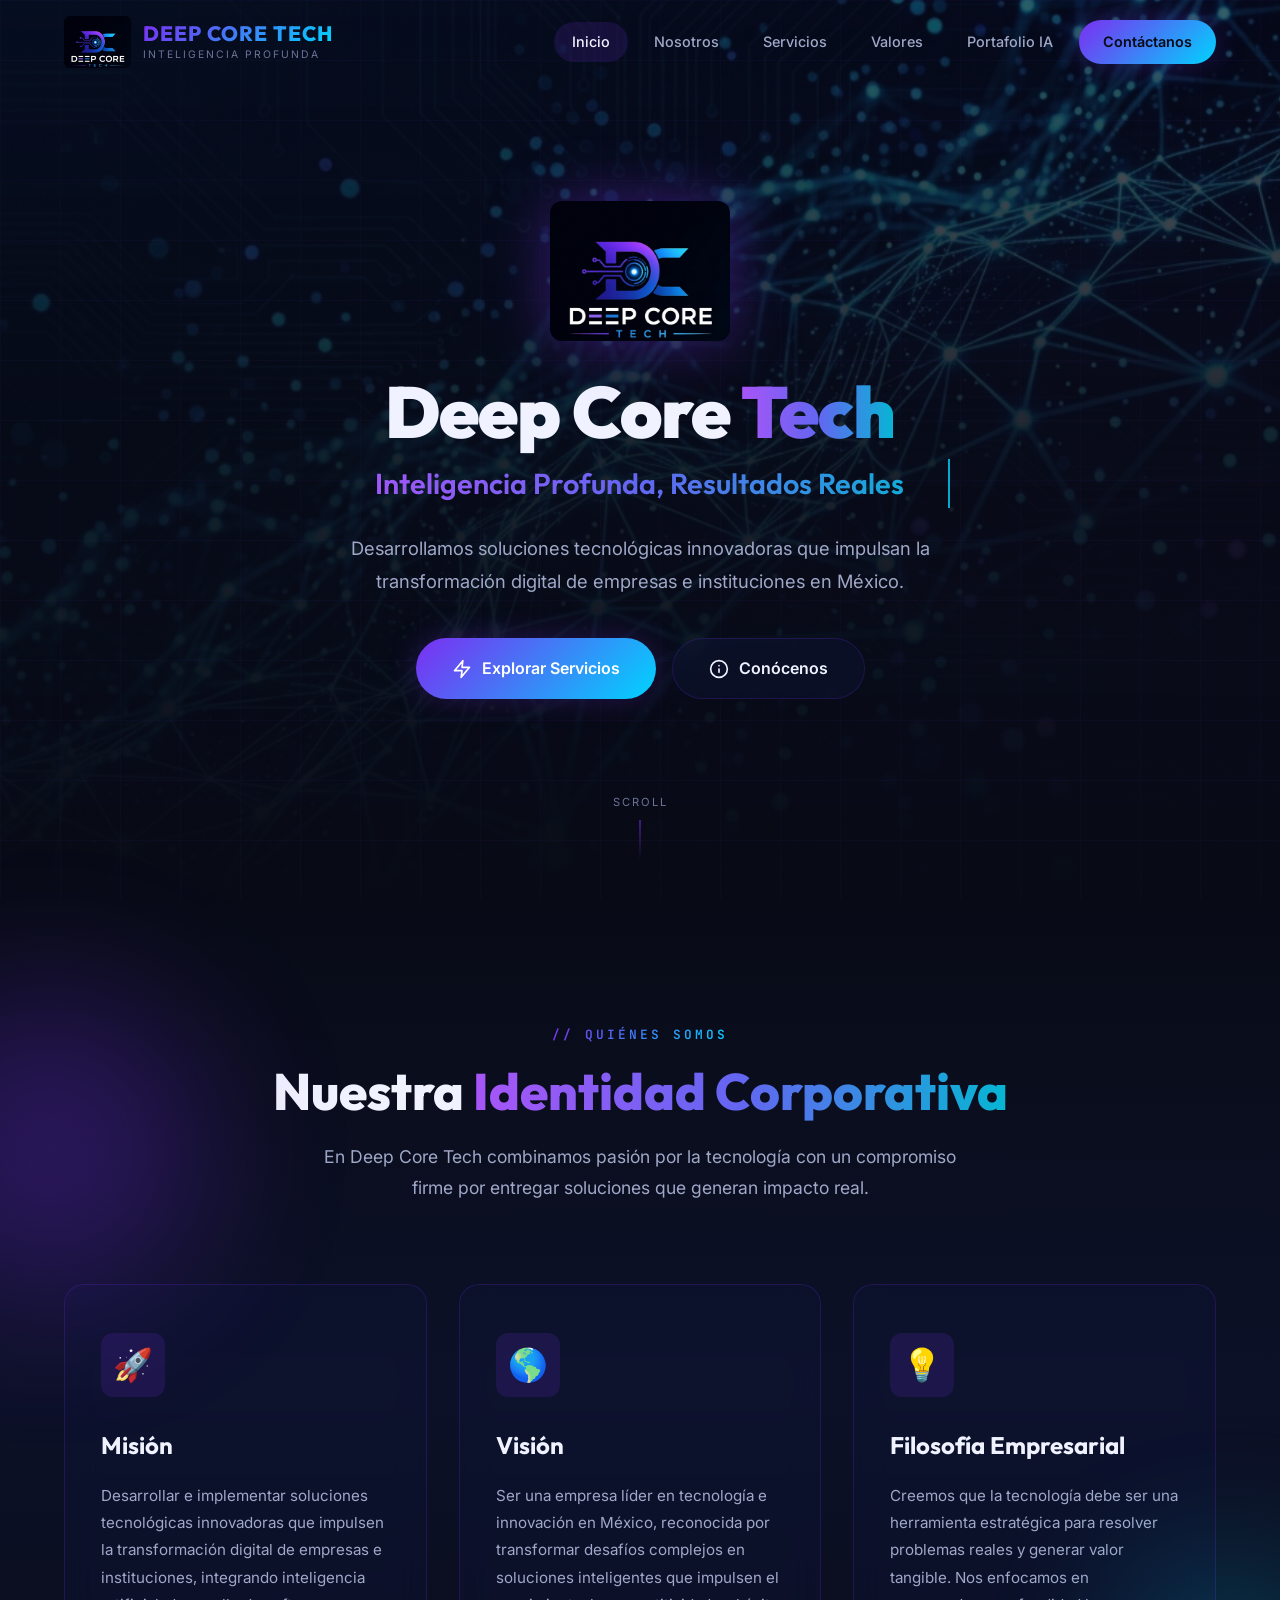
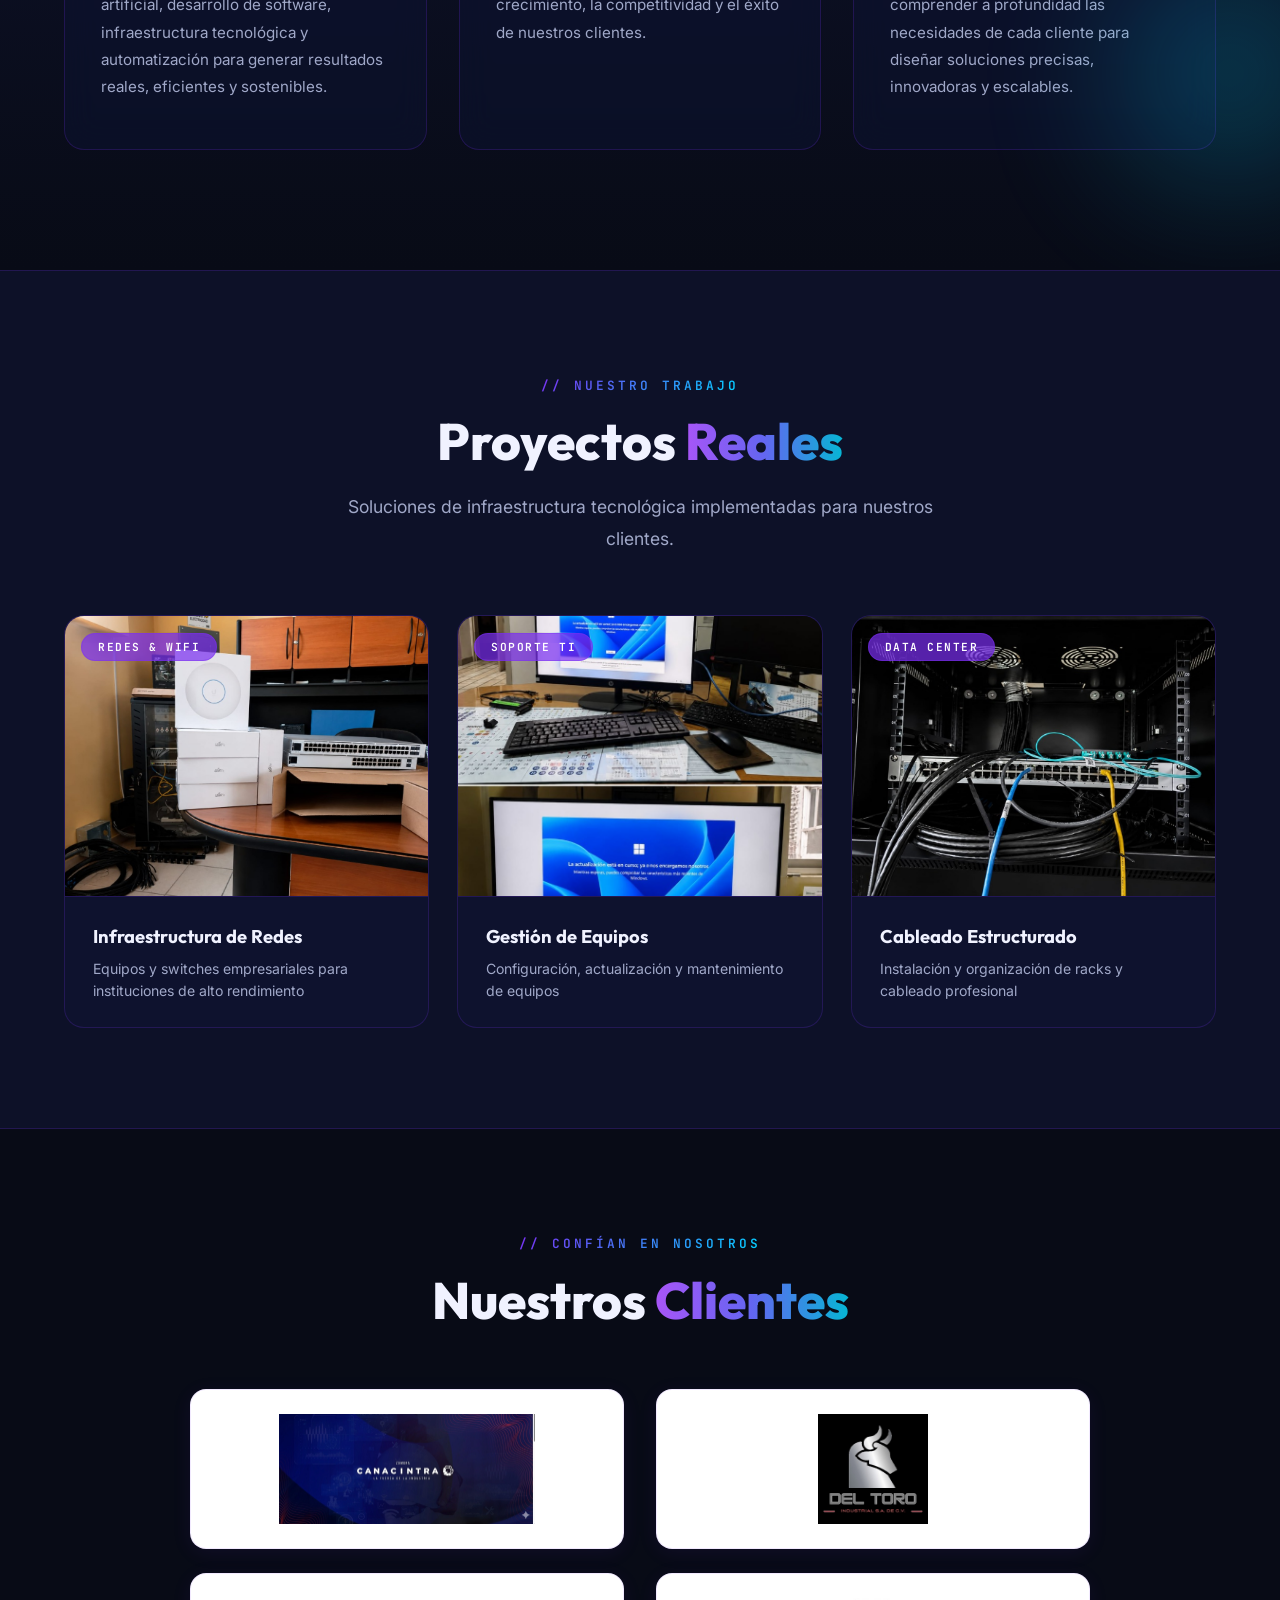
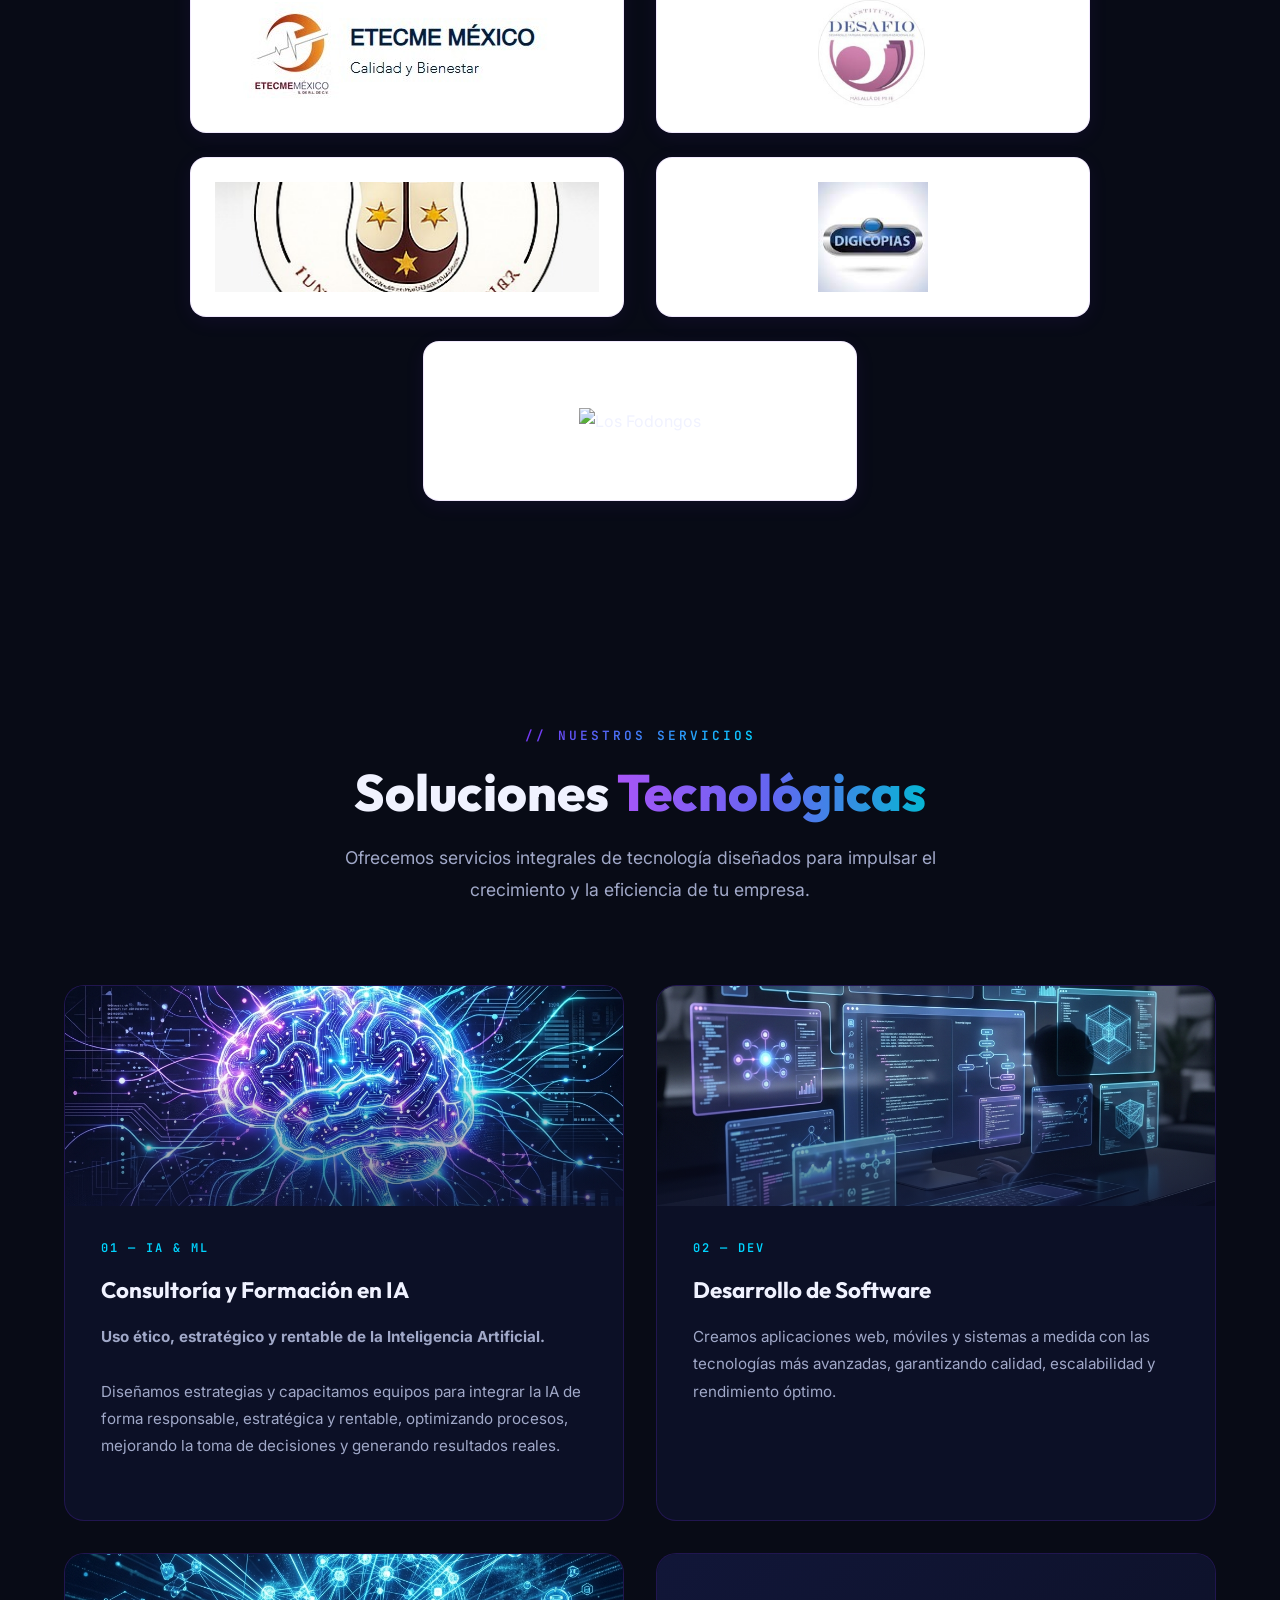
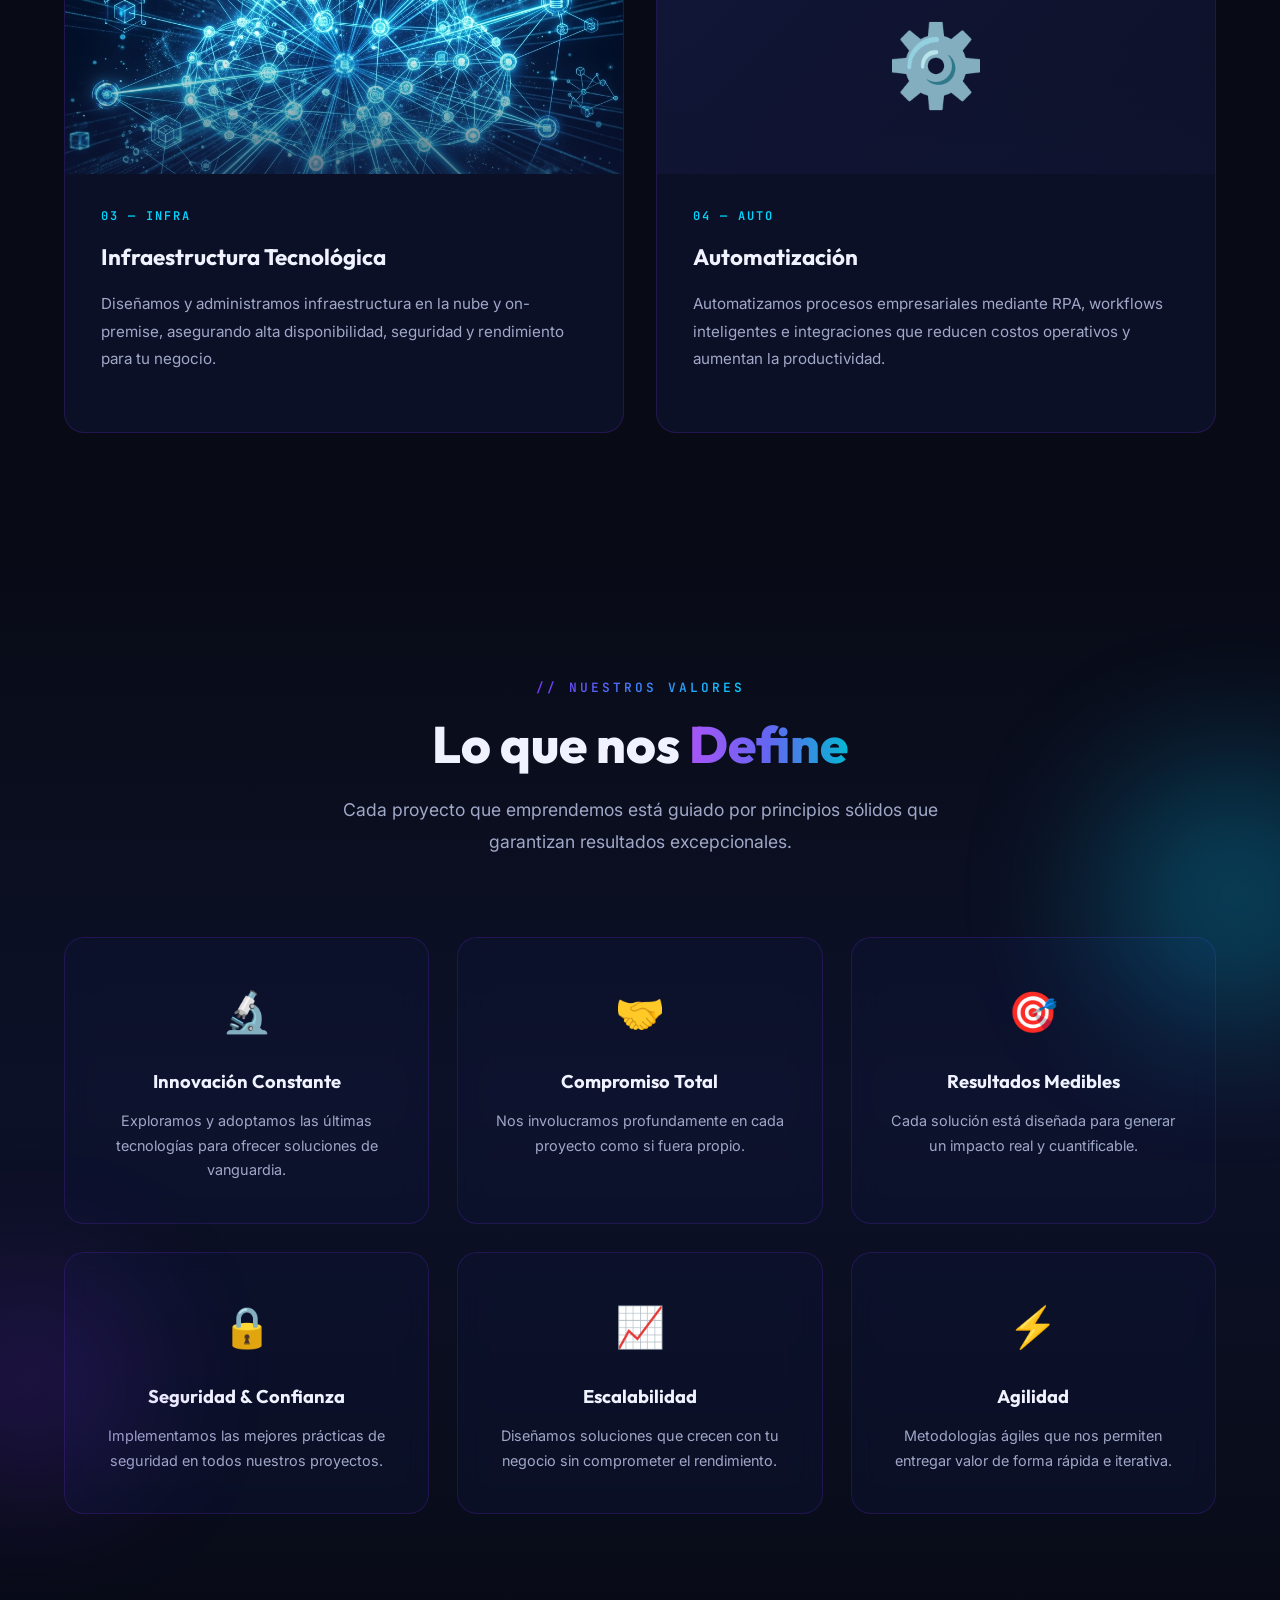
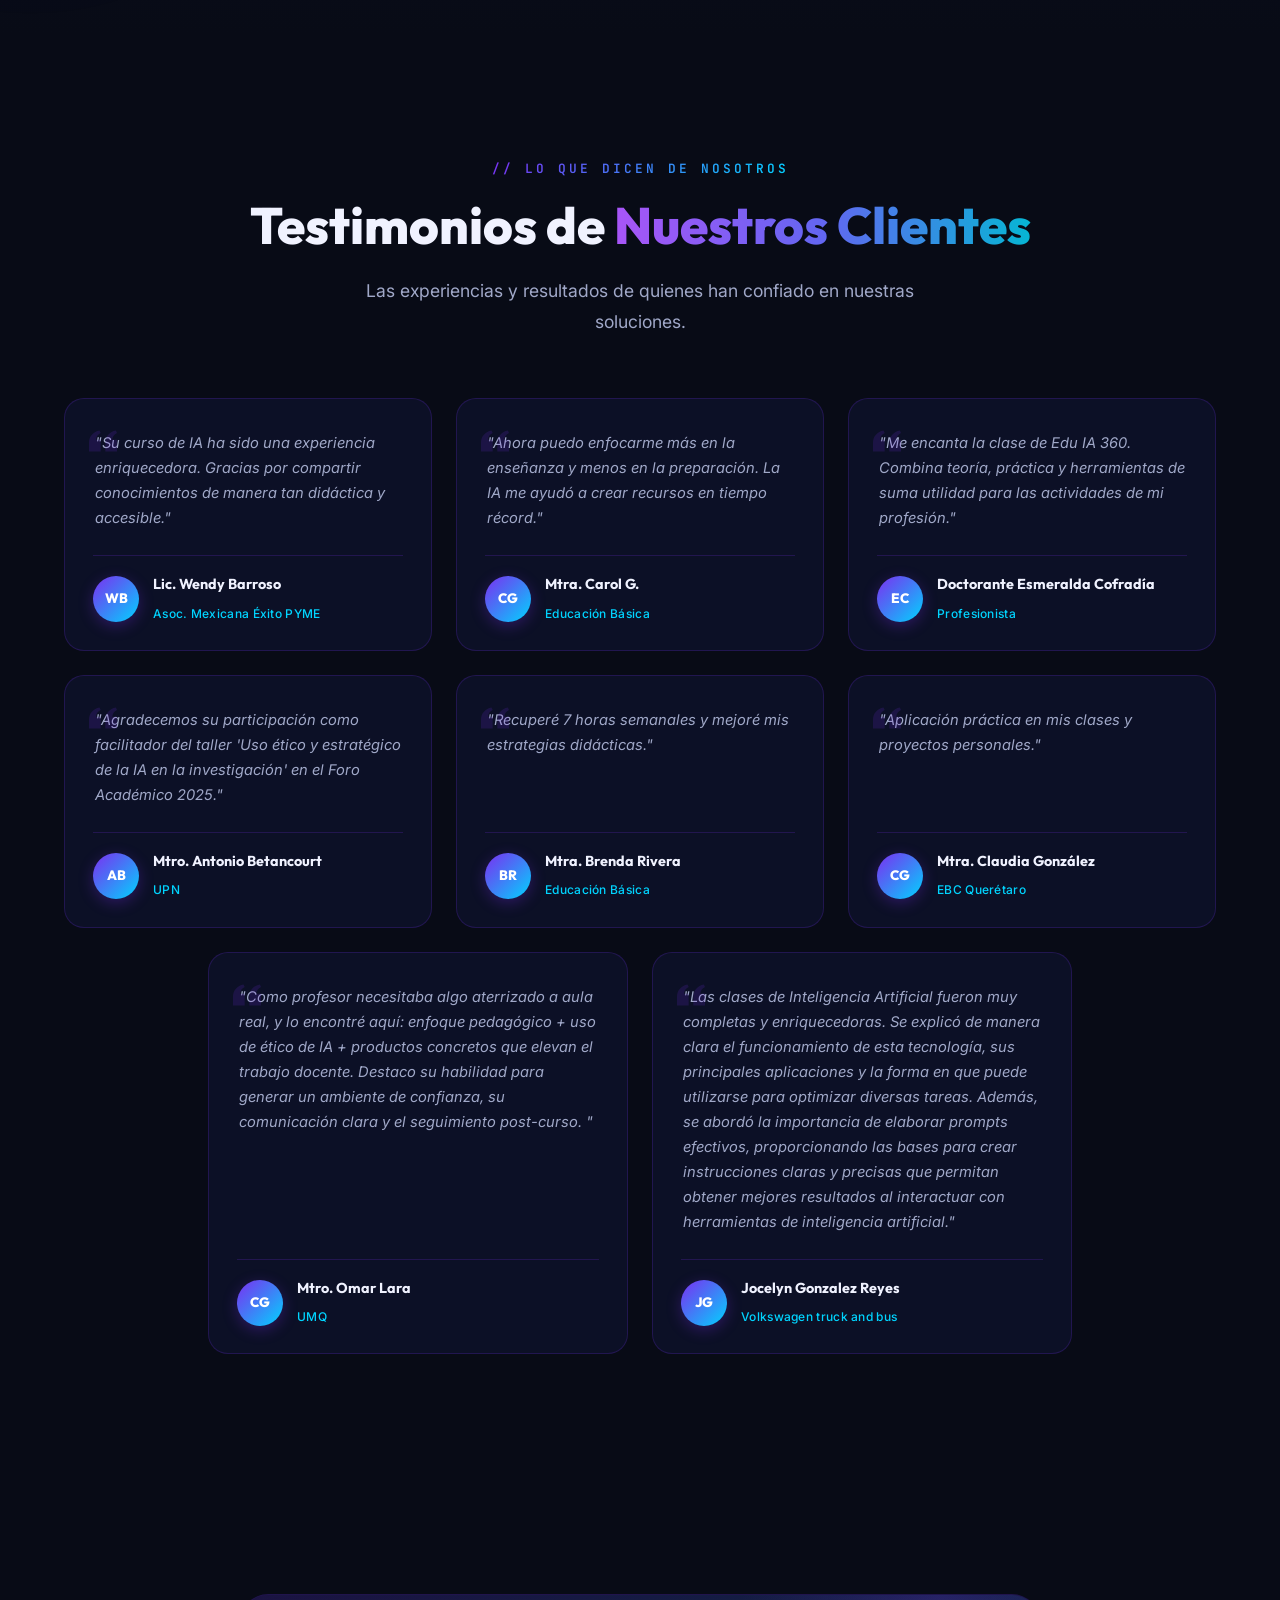
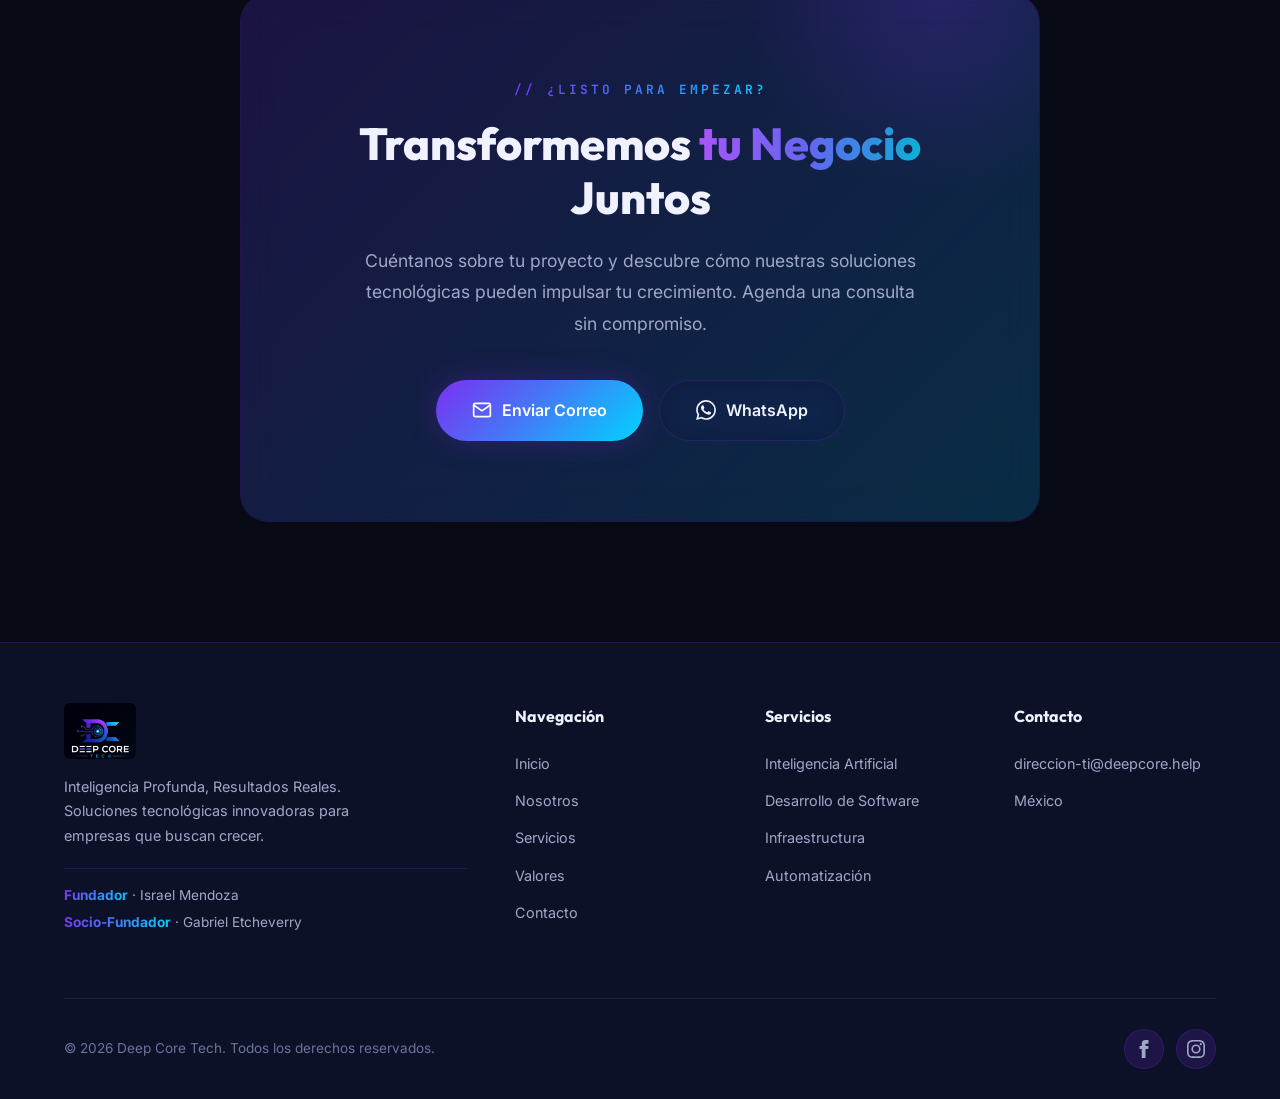
==== commit 3b63fd26: "Add new client and fix grid layout" ====
--- a/index.html
+++ b/index.html
@@ -208,6 +208,7 @@
         <div class="client-card"><img src="assets/cliente-desafio.jpg" alt="Instituto Desafío"></div>
         <div class="client-card"><div class="teresa-sprite" title="Colegio Teresa Guasch"></div></div>
         <div class="client-card"><img src="assets/cliente-digicopias.png" alt="Digicopias"></div>
+        <div class="client-card"><img src="assets/cliente-losfodongos.jpg" alt="Los Fodongos"></div>
       </div>
     </div>
   </section>
--- a/styles.css
+++ b/styles.css
@@ -841,6 +841,14 @@
   overflow: hidden;
 }
 
+@media (min-width: 769px) {
+  .clients-image-wrapper .client-card:last-child:nth-child(odd) {
+    grid-column: 1 / -1;
+    justify-self: center;
+    width: calc(50% - 16px);
+  }
+}
+
 .client-card:hover {
   transform: translateY(-5px);
   box-shadow: 0 10px 25px rgba(123, 47, 242, 0.15);
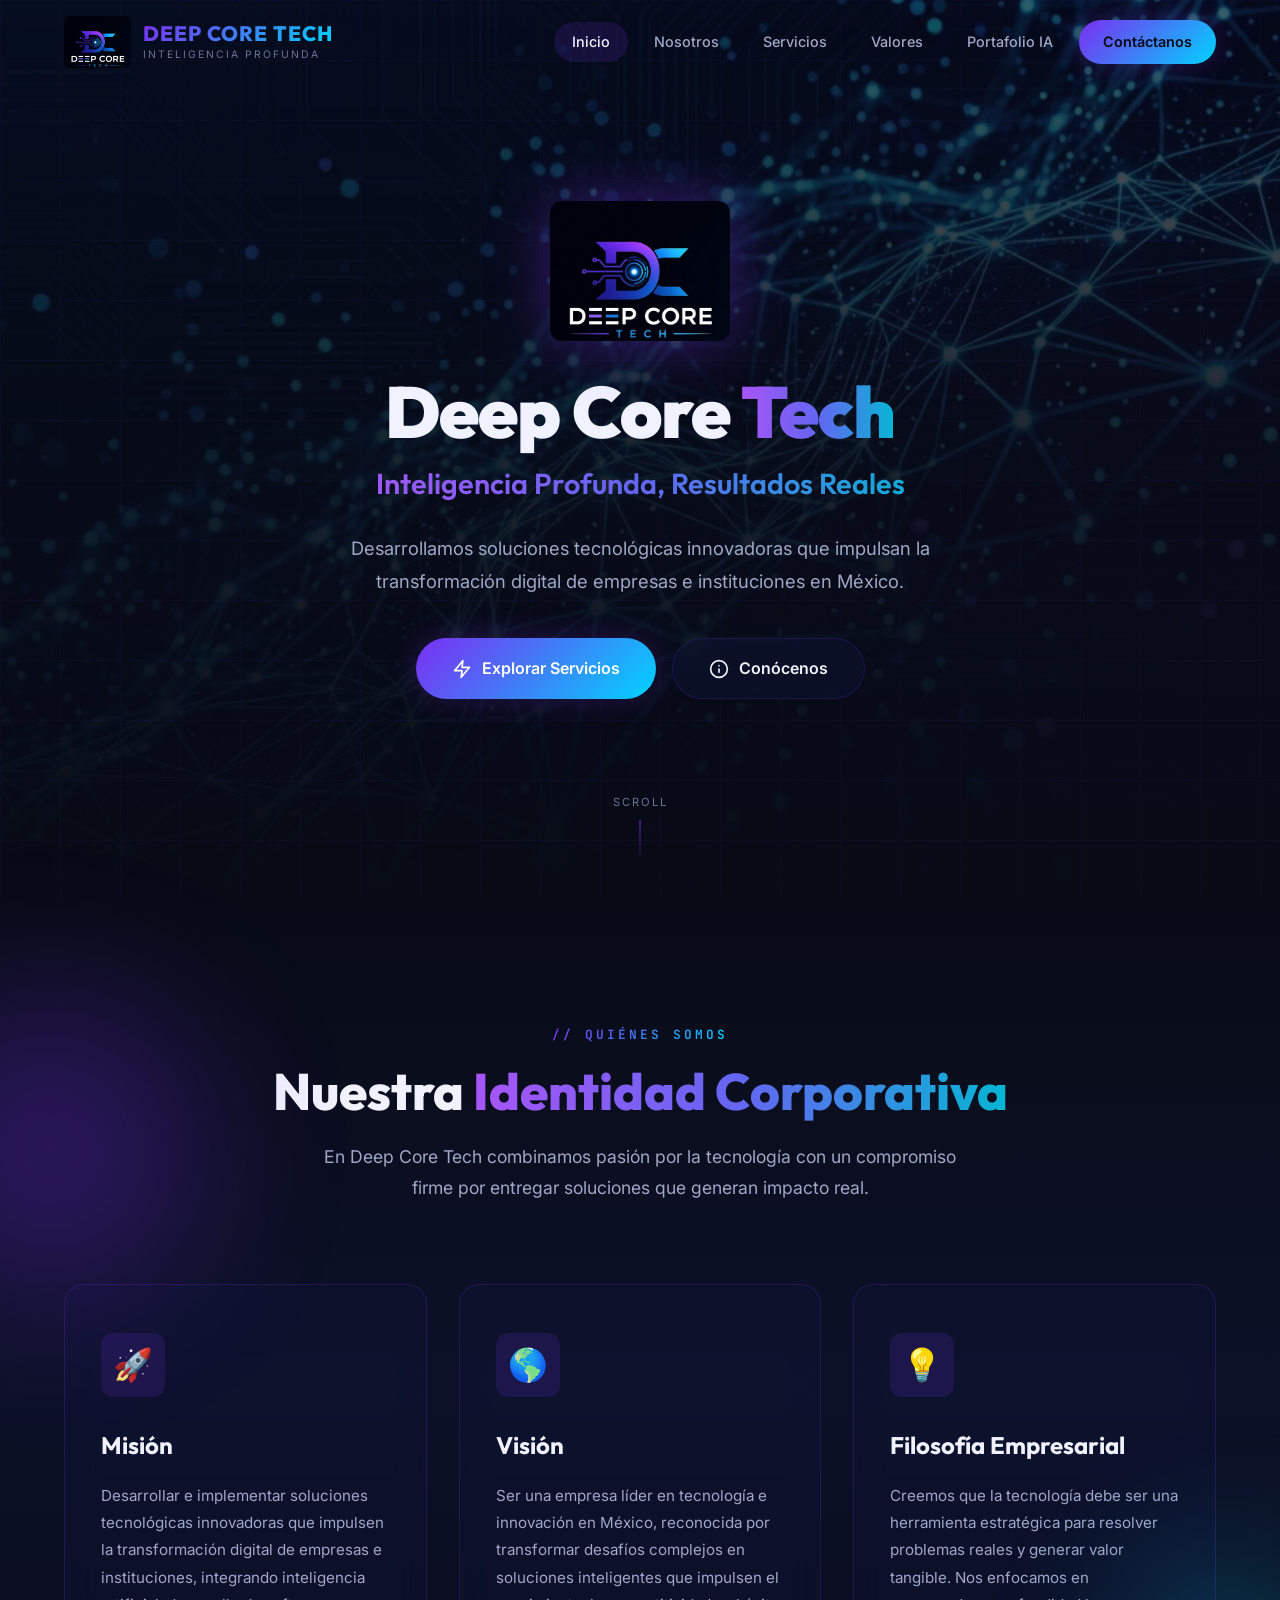
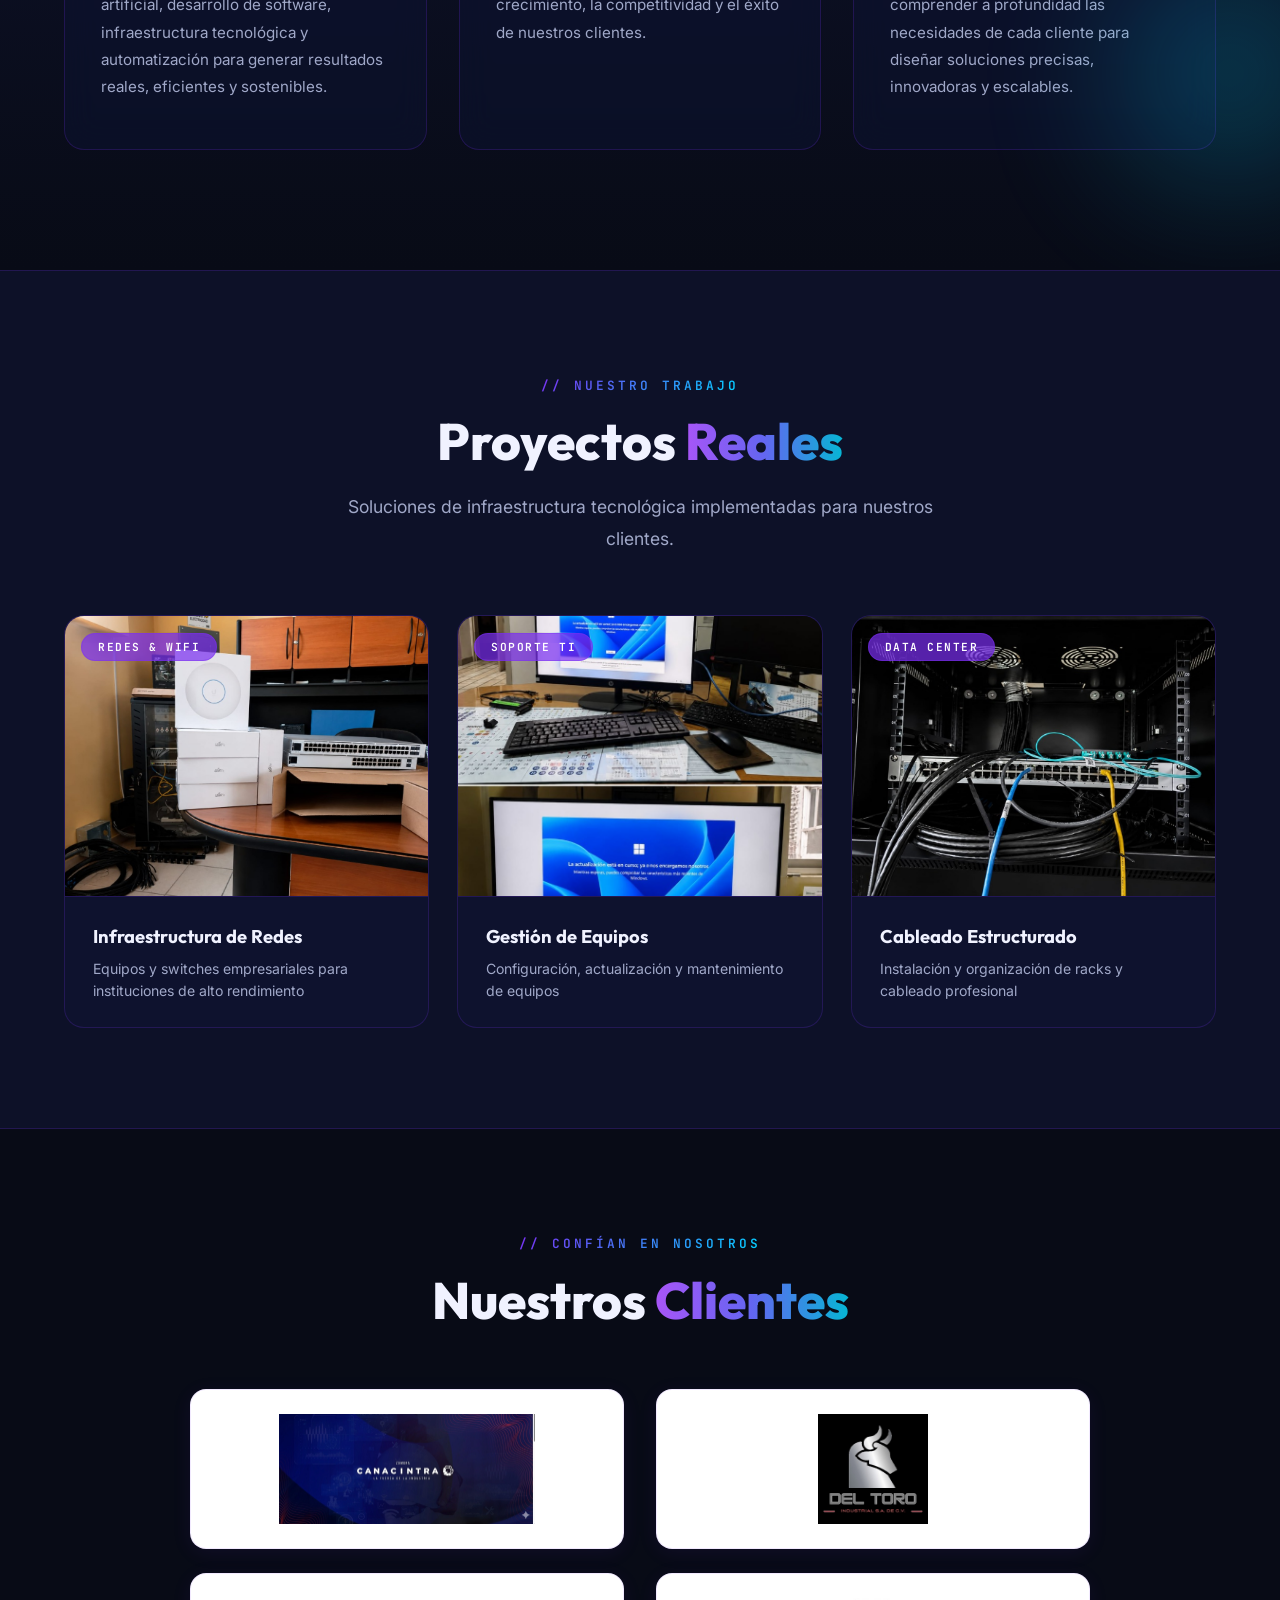
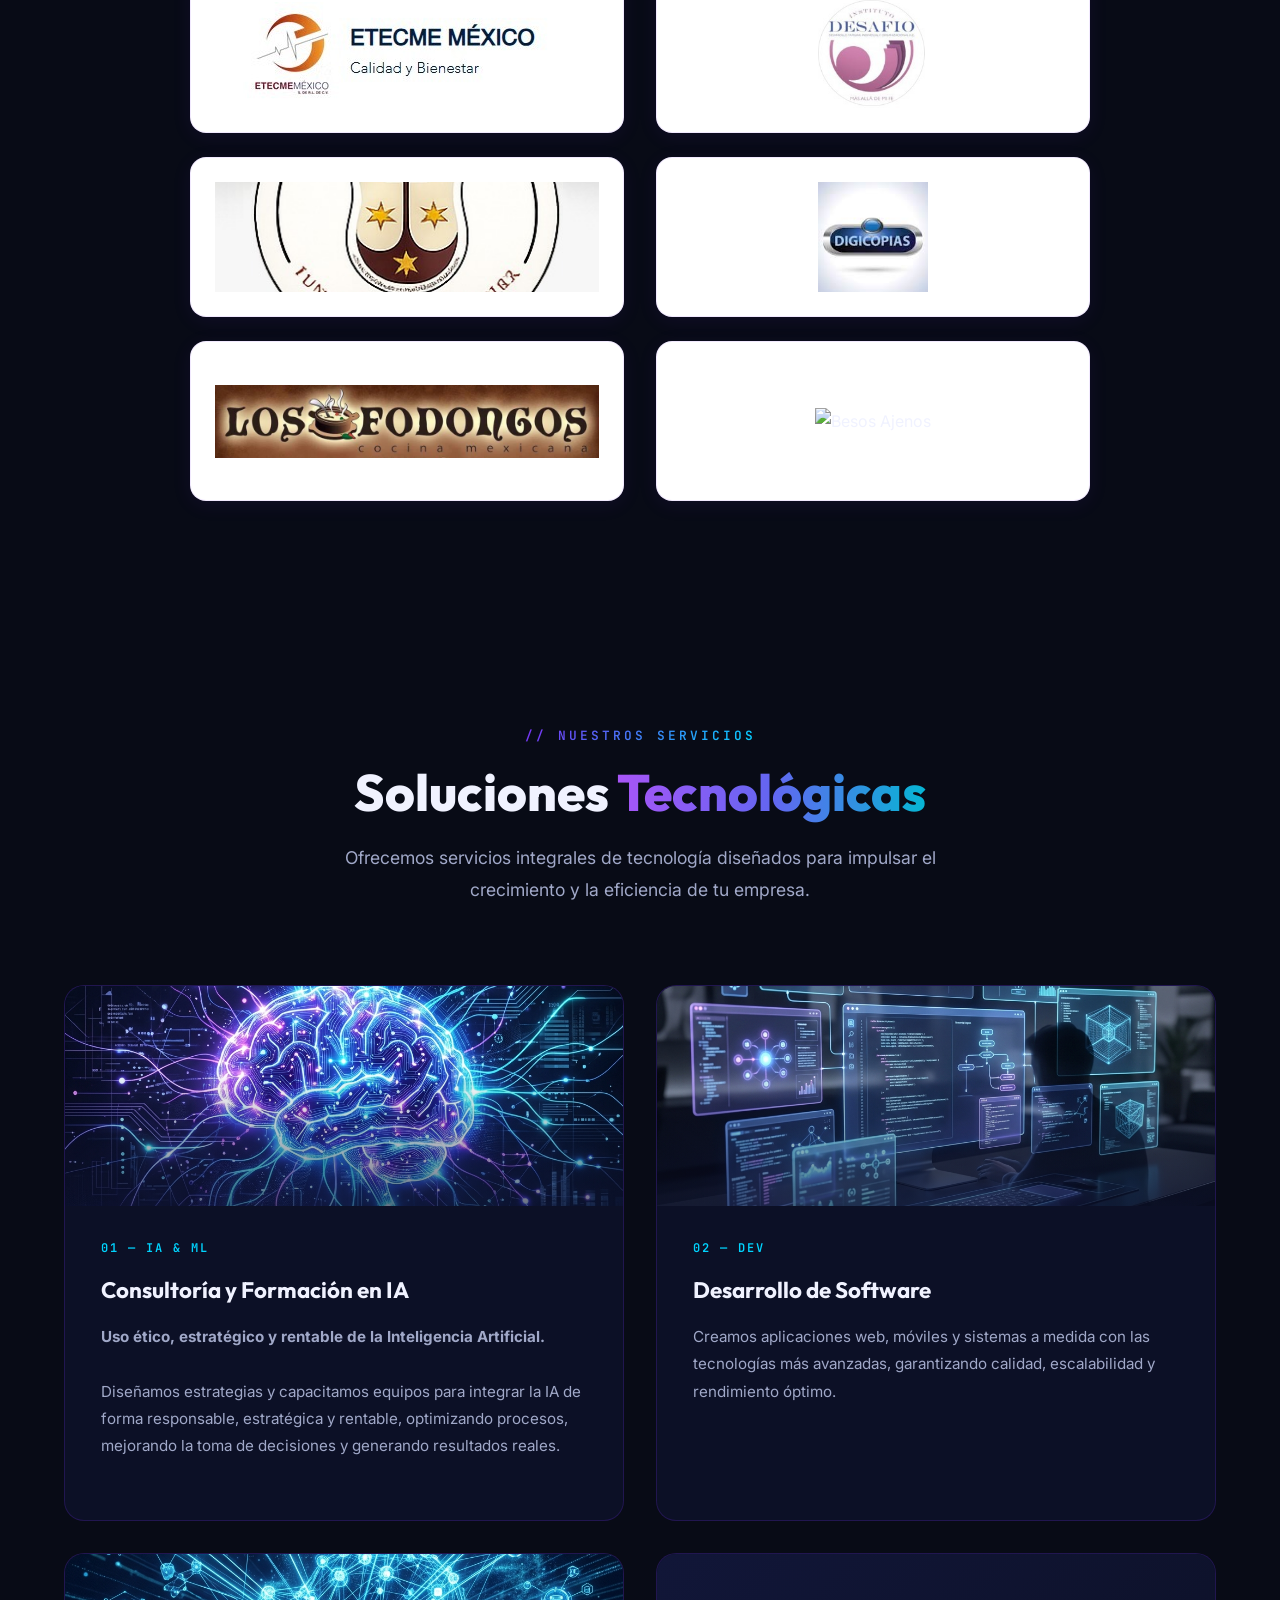
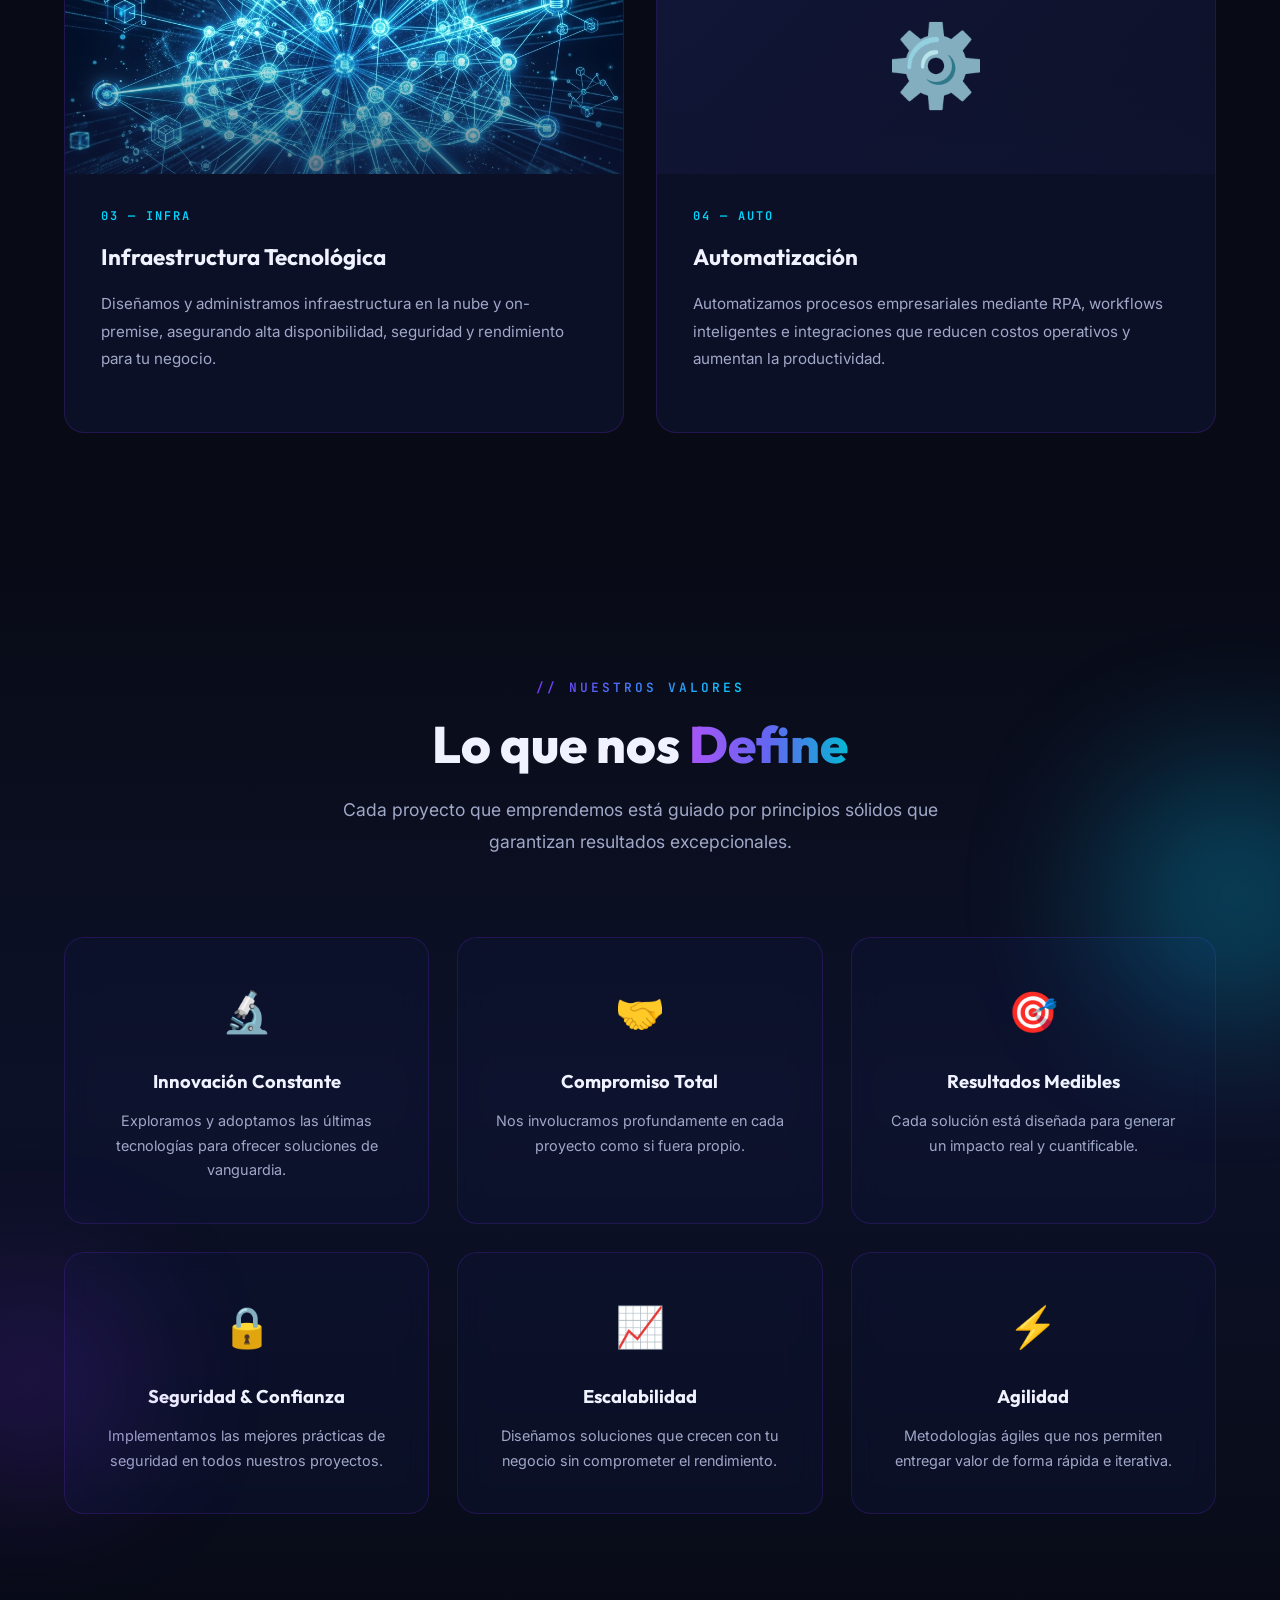
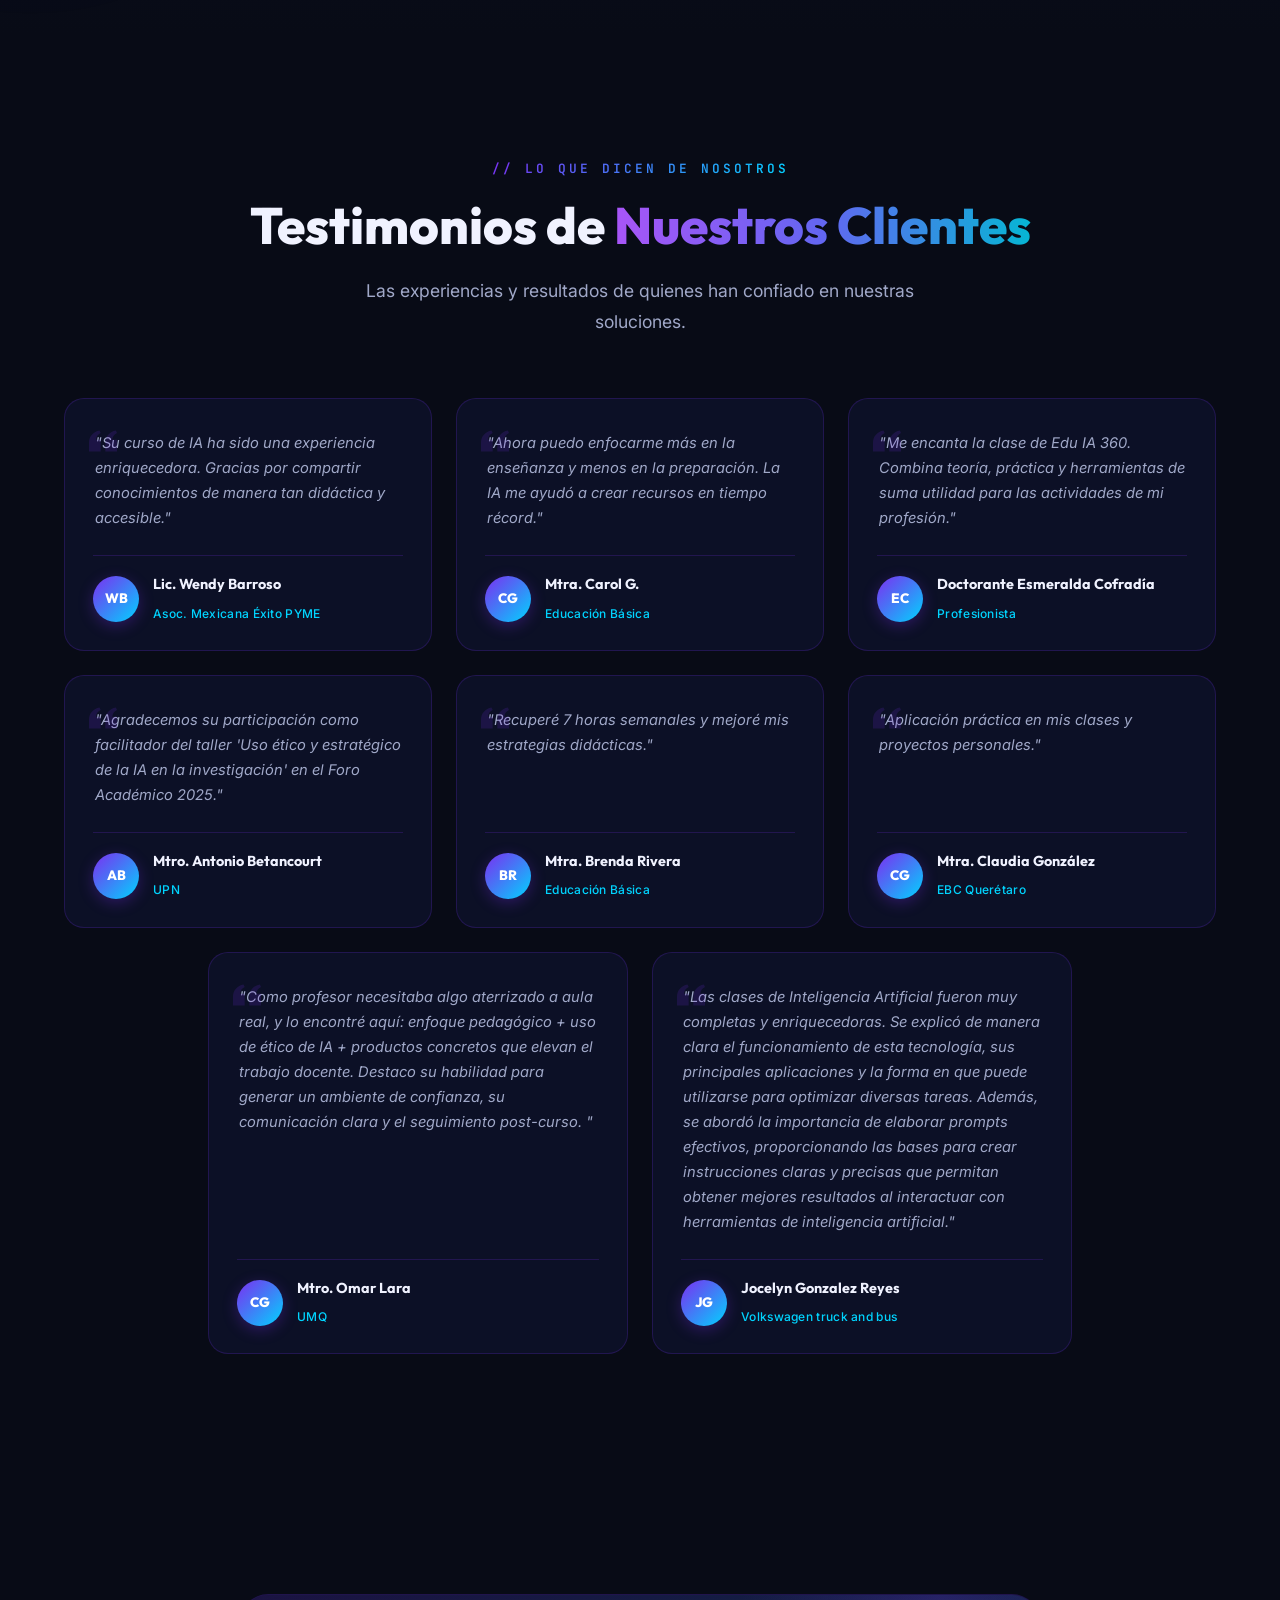
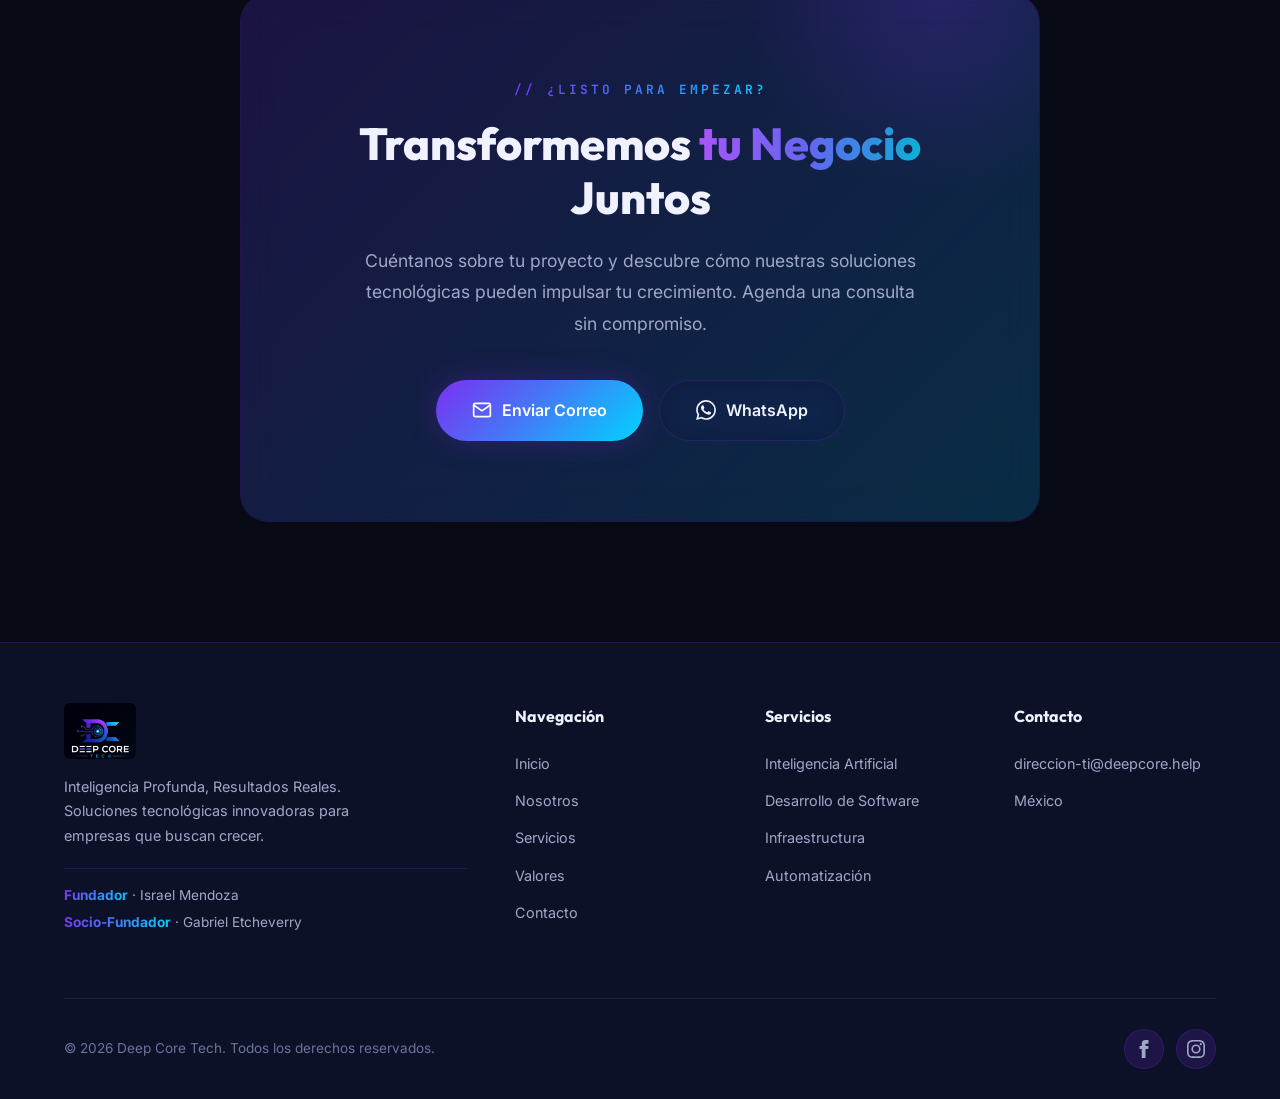
==== commit 44f74fe5: "Add Besos Ajenos client" ====
--- a/index.html
+++ b/index.html
@@ -209,6 +209,7 @@
         <div class="client-card"><div class="teresa-sprite" title="Colegio Teresa Guasch"></div></div>
         <div class="client-card"><img src="assets/cliente-digicopias.png" alt="Digicopias"></div>
         <div class="client-card"><img src="assets/cliente-losfodongos.jpg" alt="Los Fodongos"></div>
+        <div class="client-card"><img src="assets/cliente-besosajenos.jpg" alt="Besos Ajenos"></div>
       </div>
     </div>
   </section>
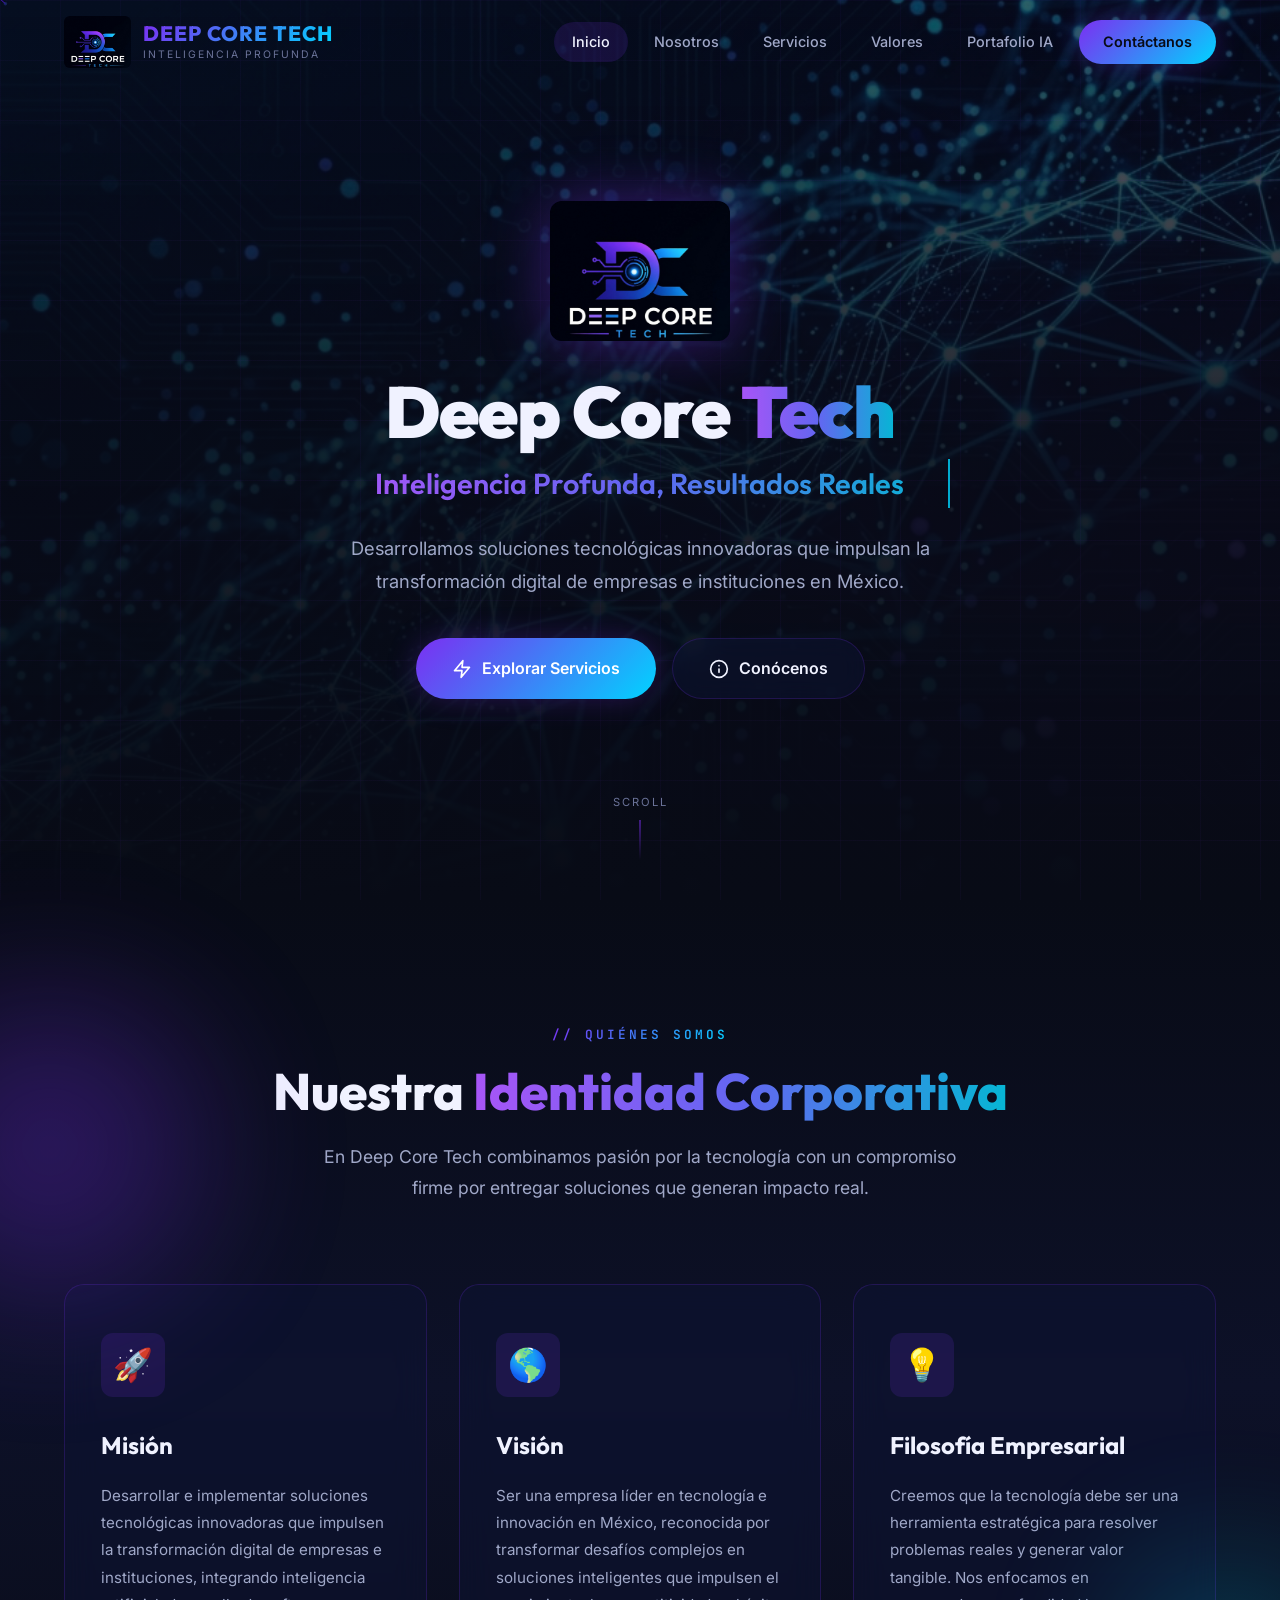
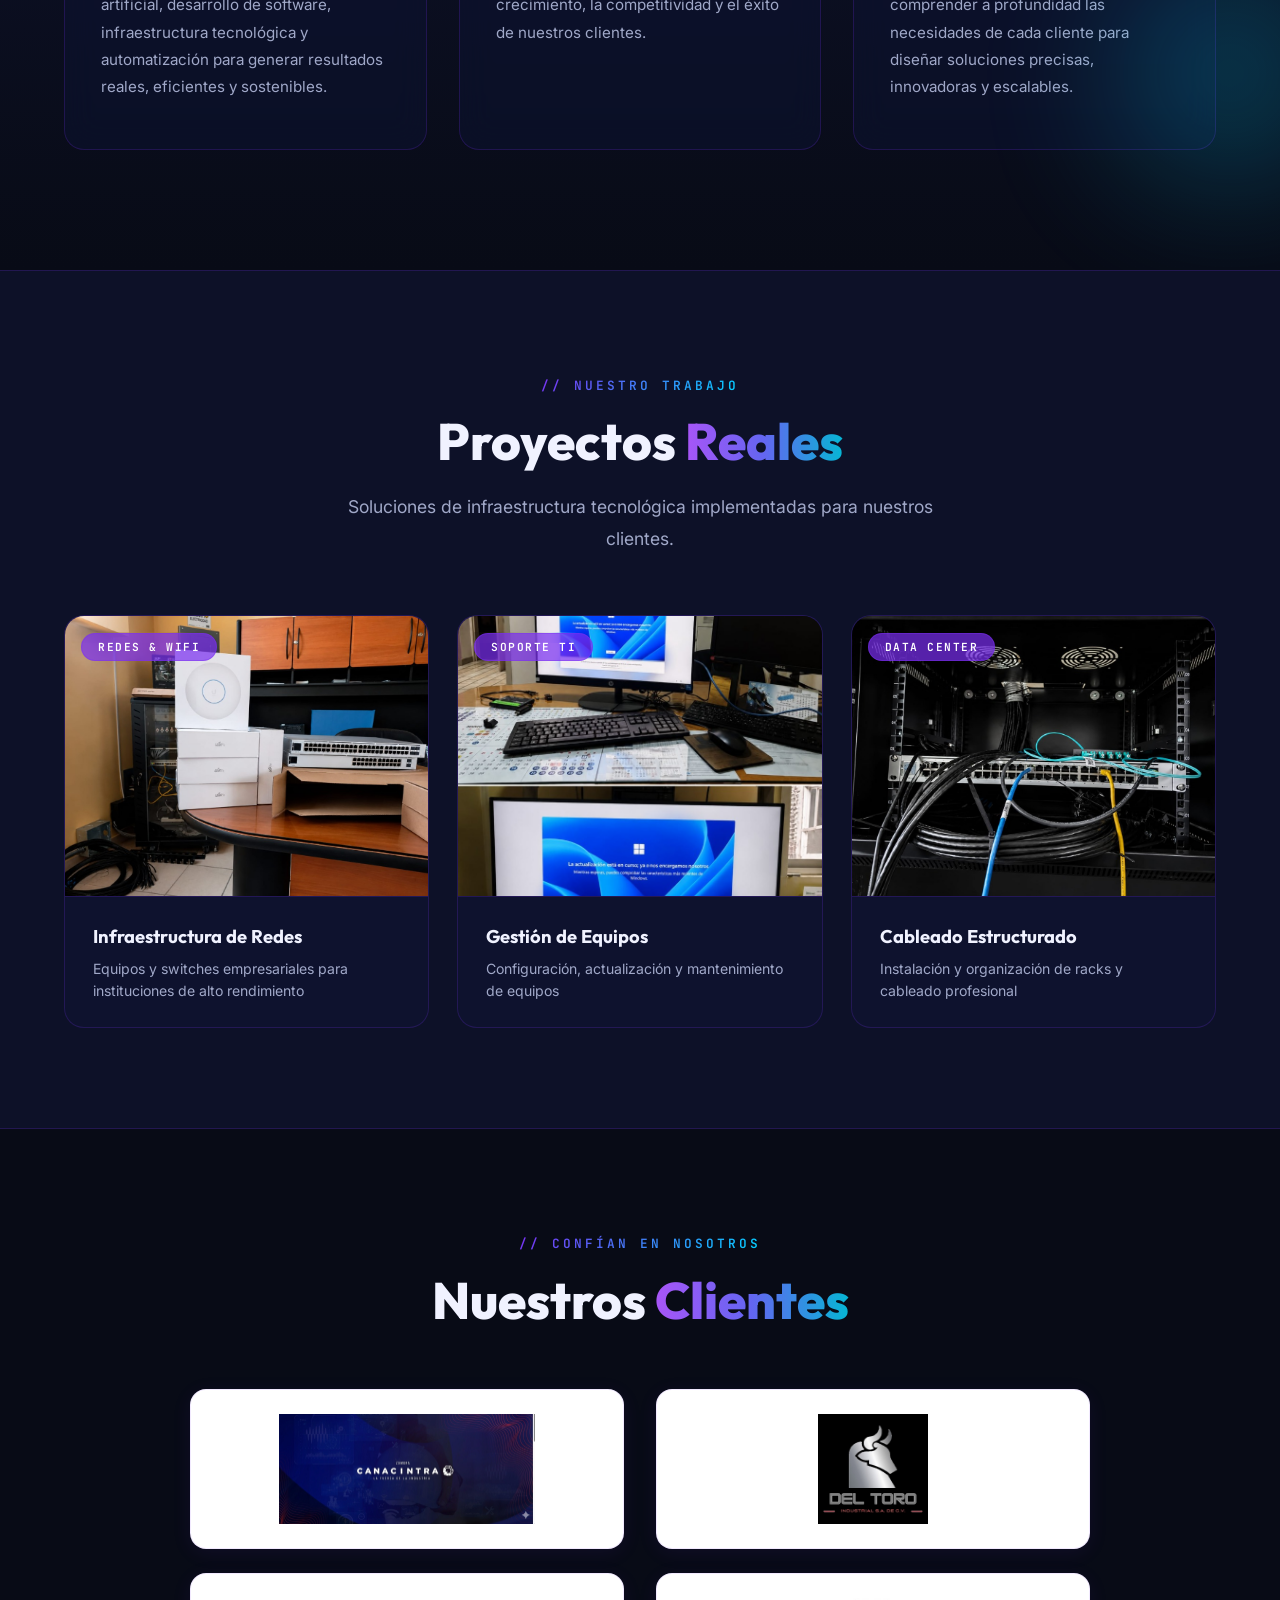
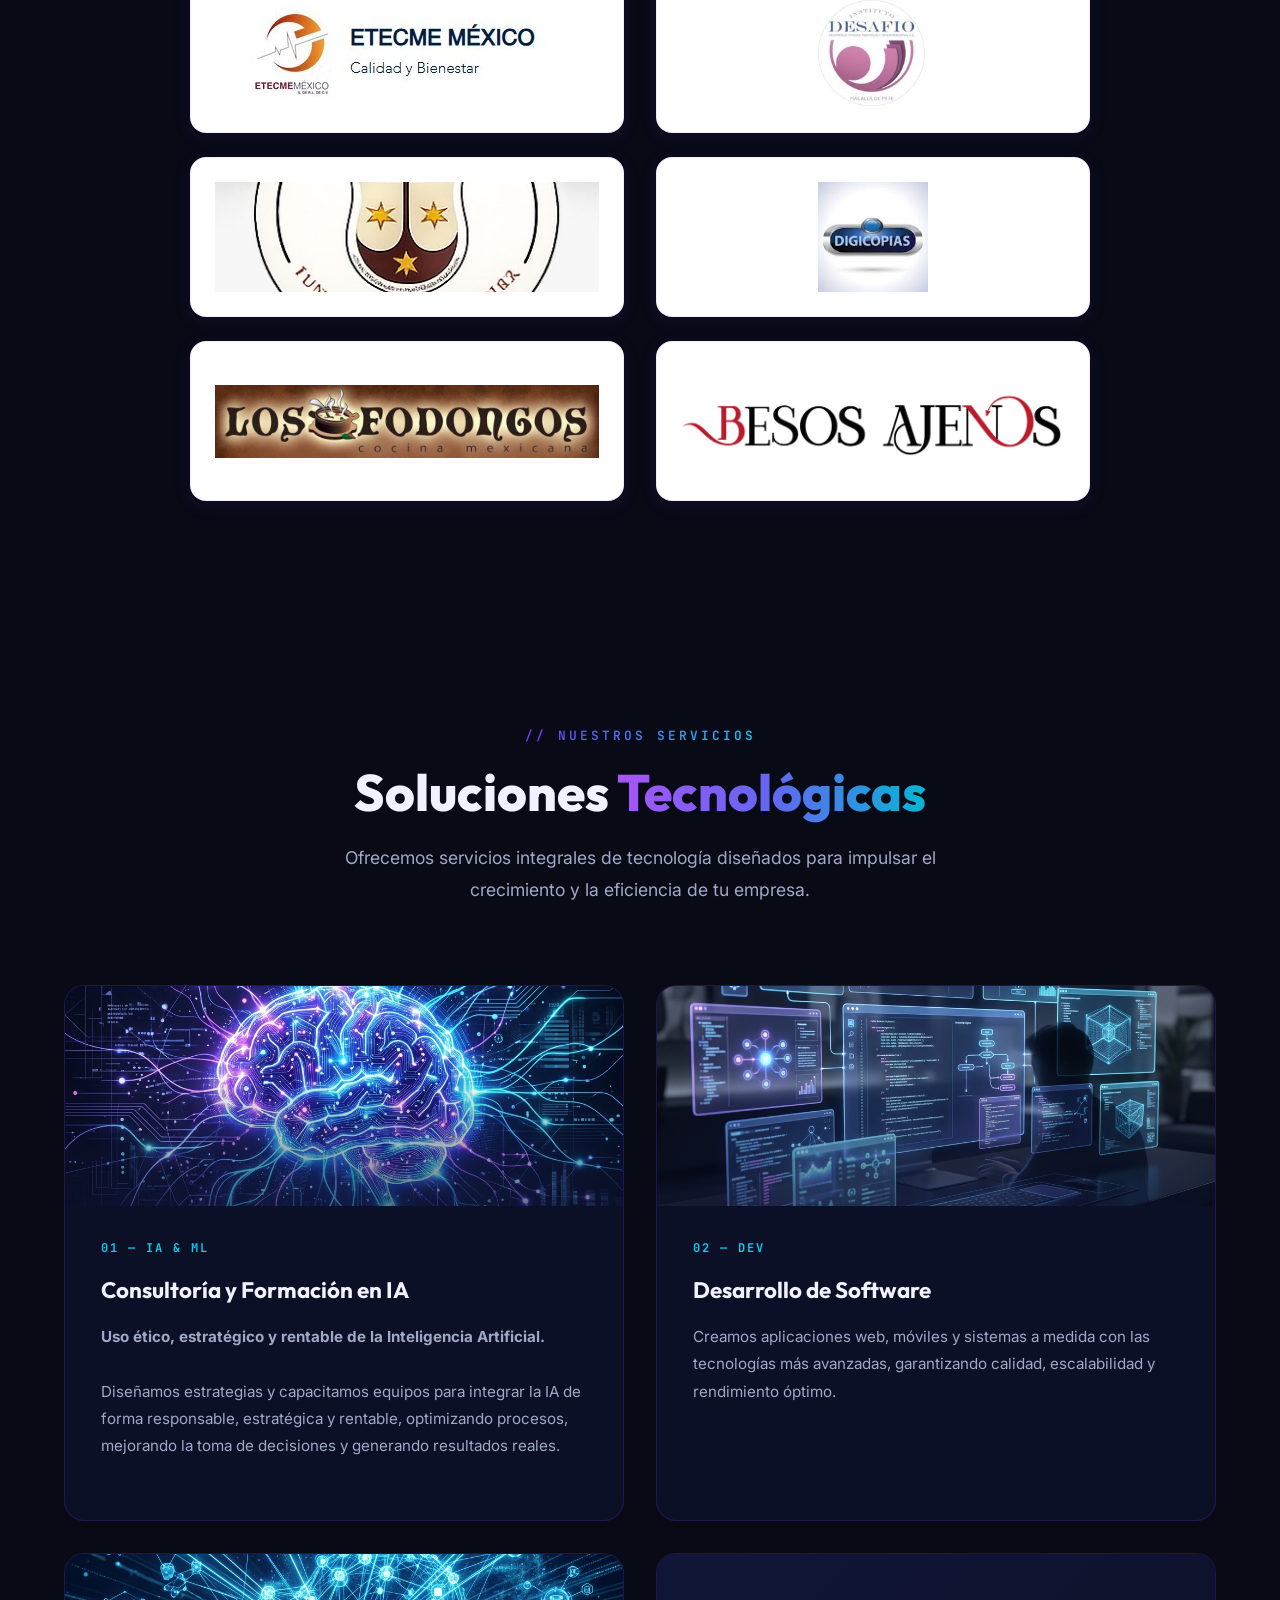
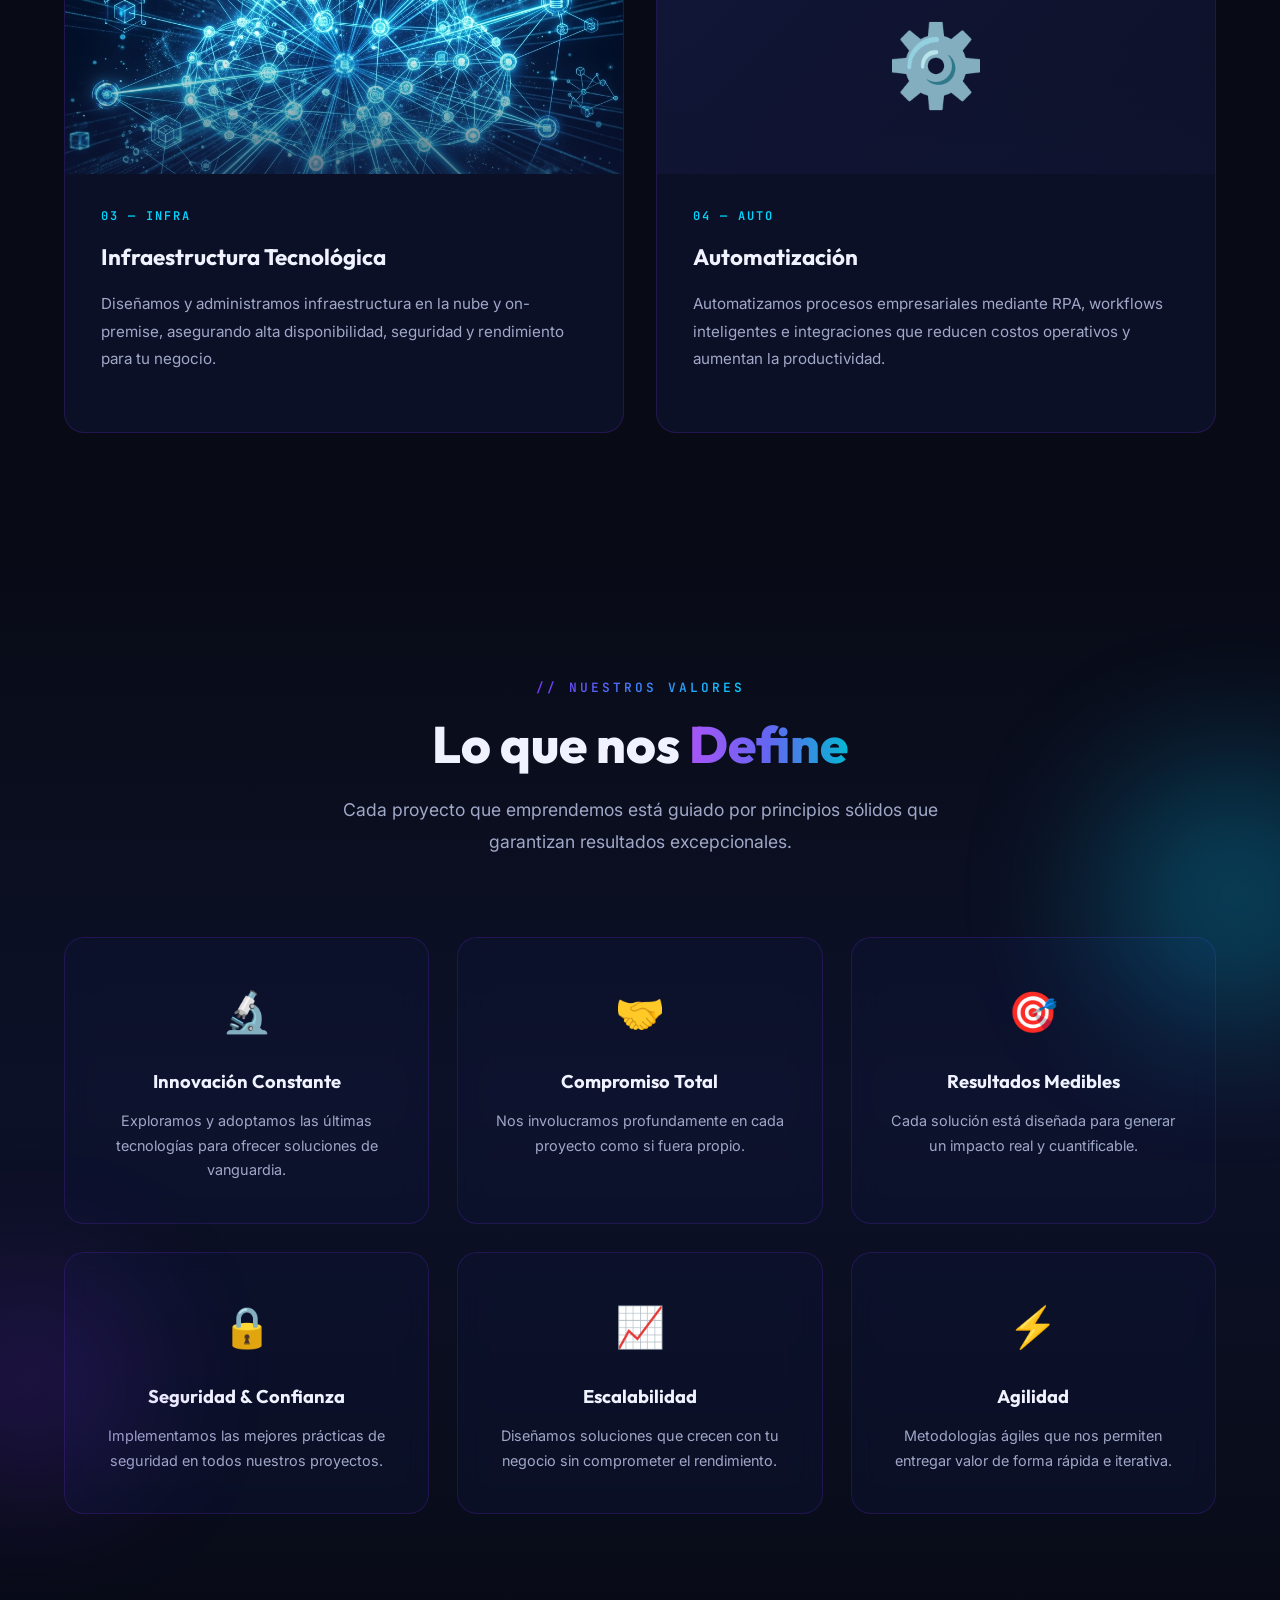
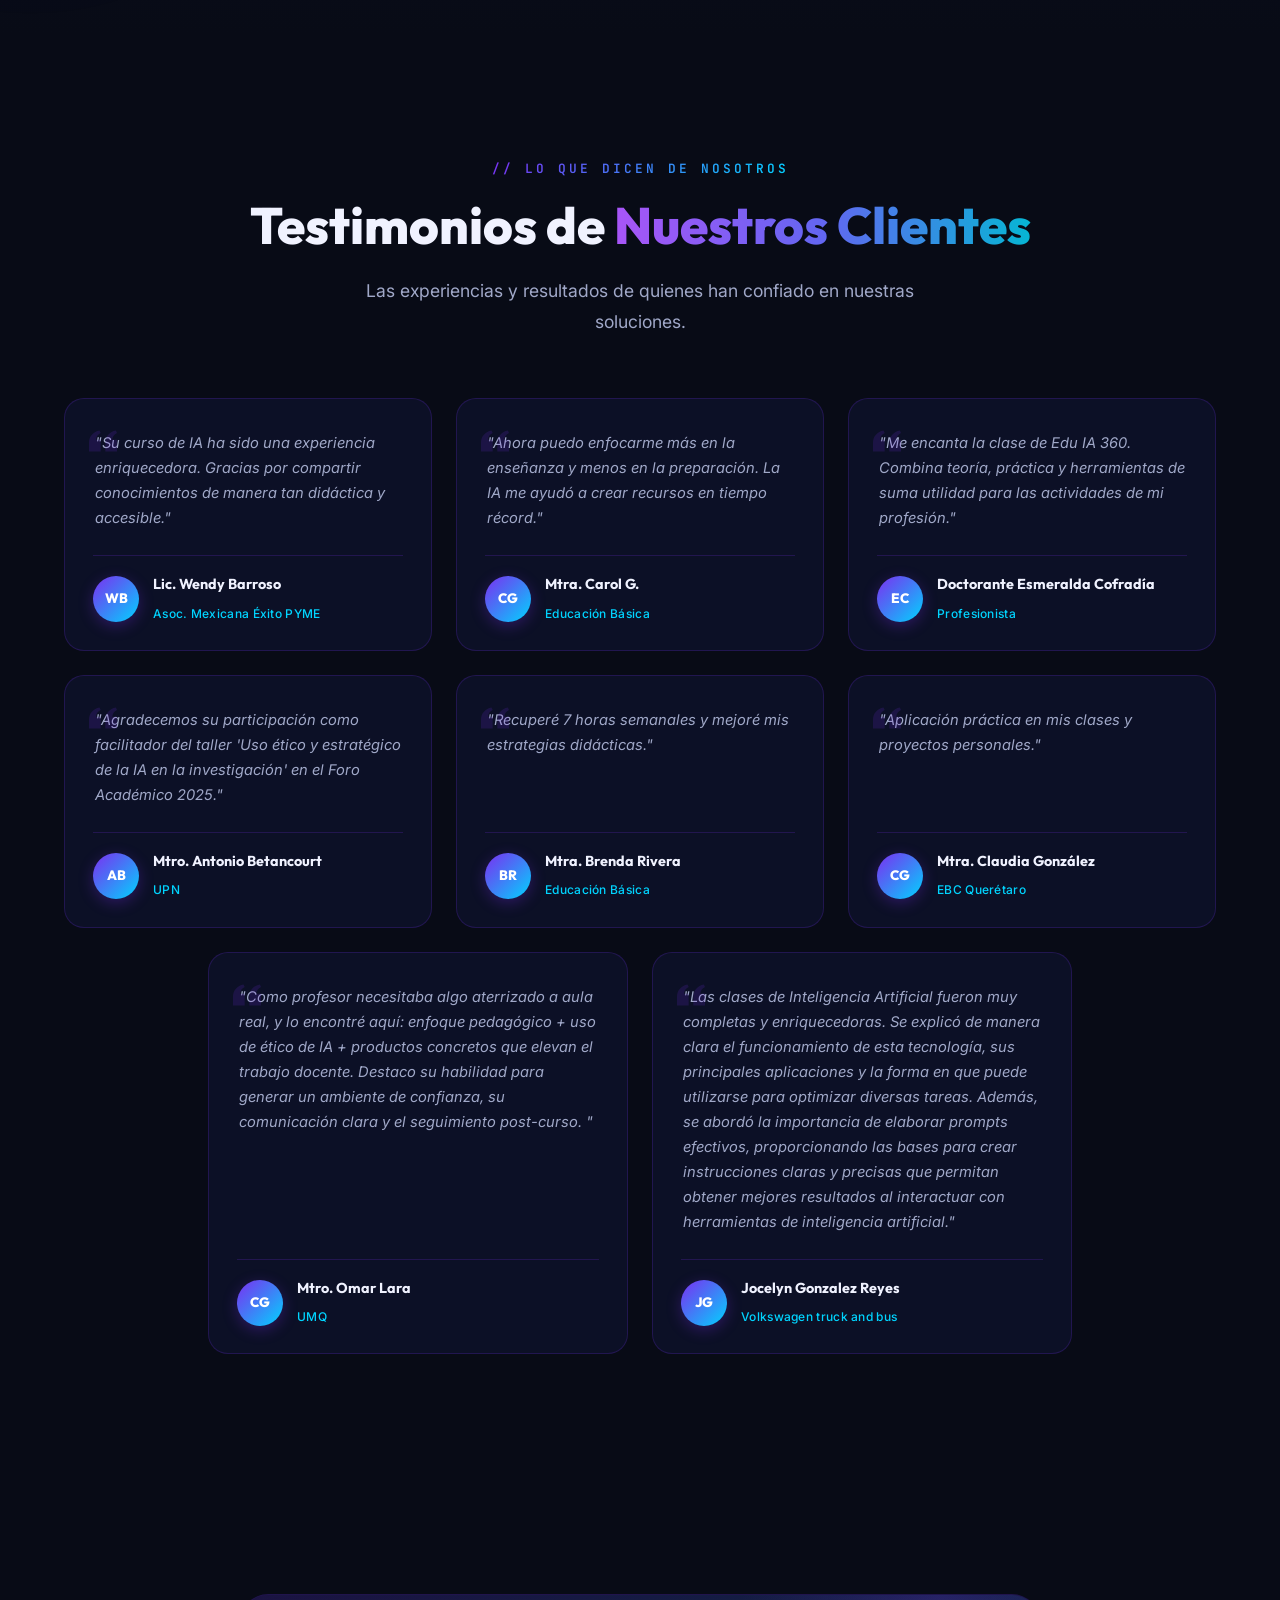
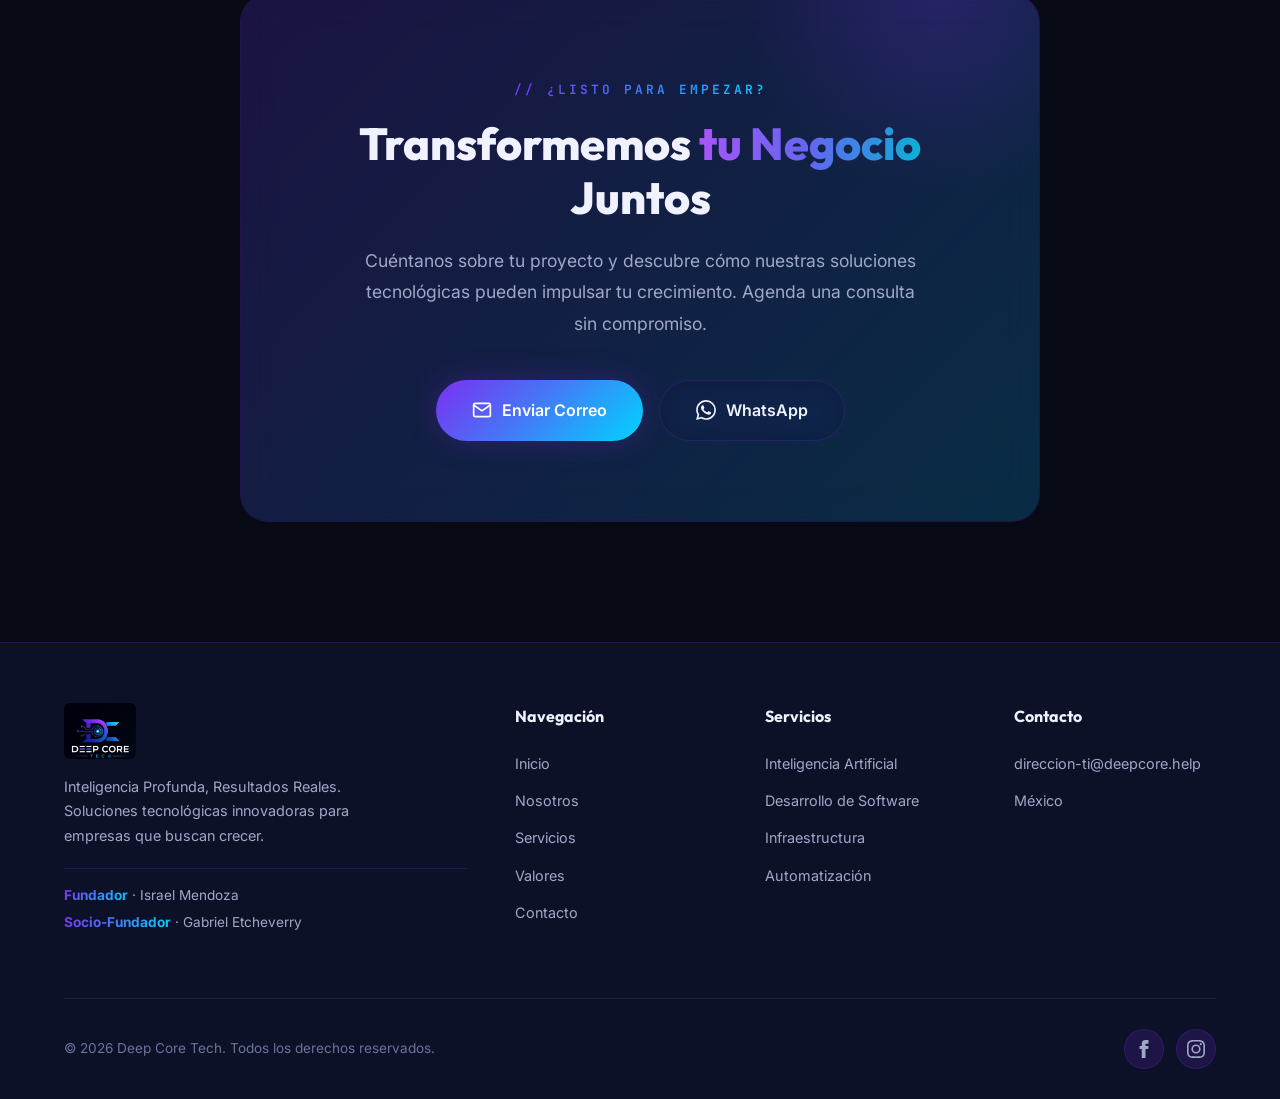
==== commit 4420d706: "Update Portafolio IA link again" ====
--- a/index.html
+++ b/index.html
@@ -42,7 +42,7 @@
         <a href="#nosotros">Nosotros</a>
         <a href="#servicios">Servicios</a>
         <a href="#valores">Valores</a>
-        <a href="https://gemini.google.com/share/86415cd6ed91?skid=87e2066a-c9c2-468d-a8f1-9f282b24007e" target="_blank" rel="noopener noreferrer">Portafolio IA</a>
+        <a href="https://gemini.google.com/share/300099af0029?skid=6edef762-f871-4094-a4b6-d38bb975ea3b" target="_blank" rel="noopener noreferrer">Portafolio IA</a>
         <a href="#contacto" class="nav-cta">Contáctanos</a>
       </div>
 
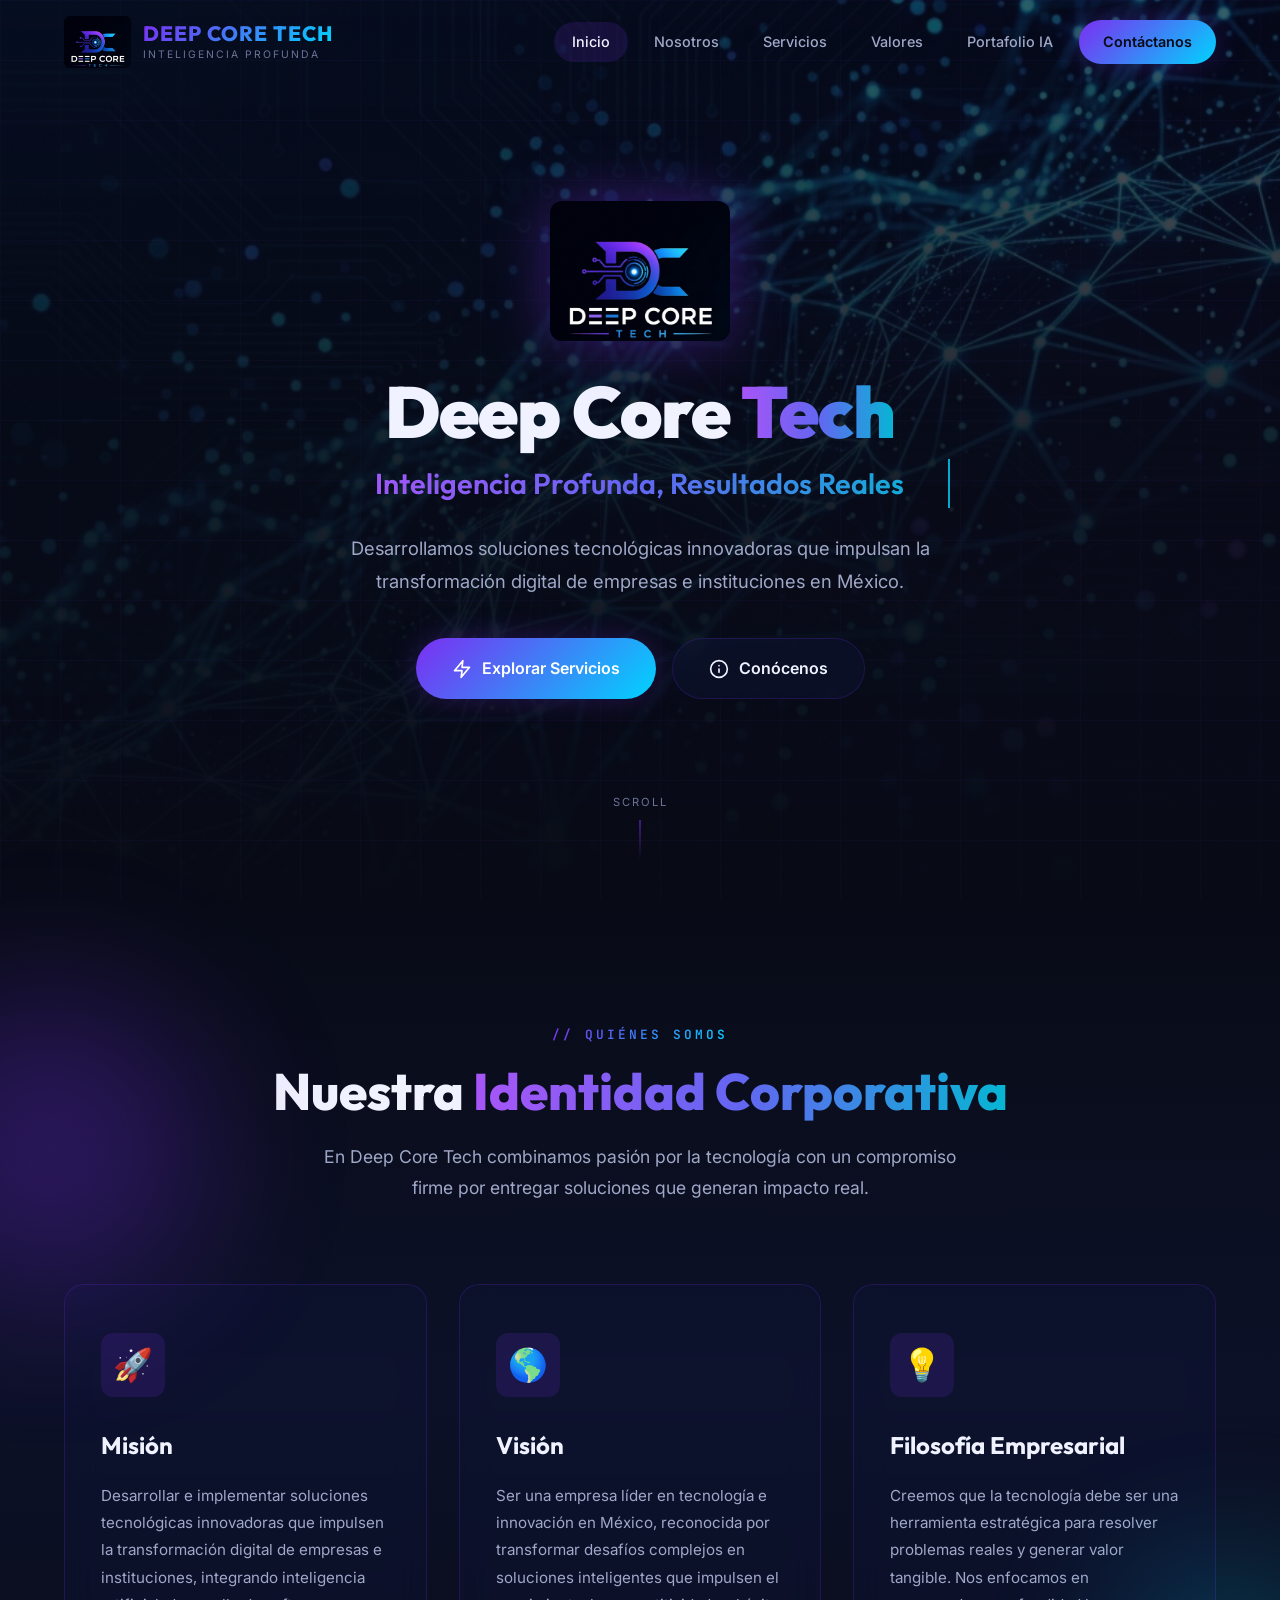
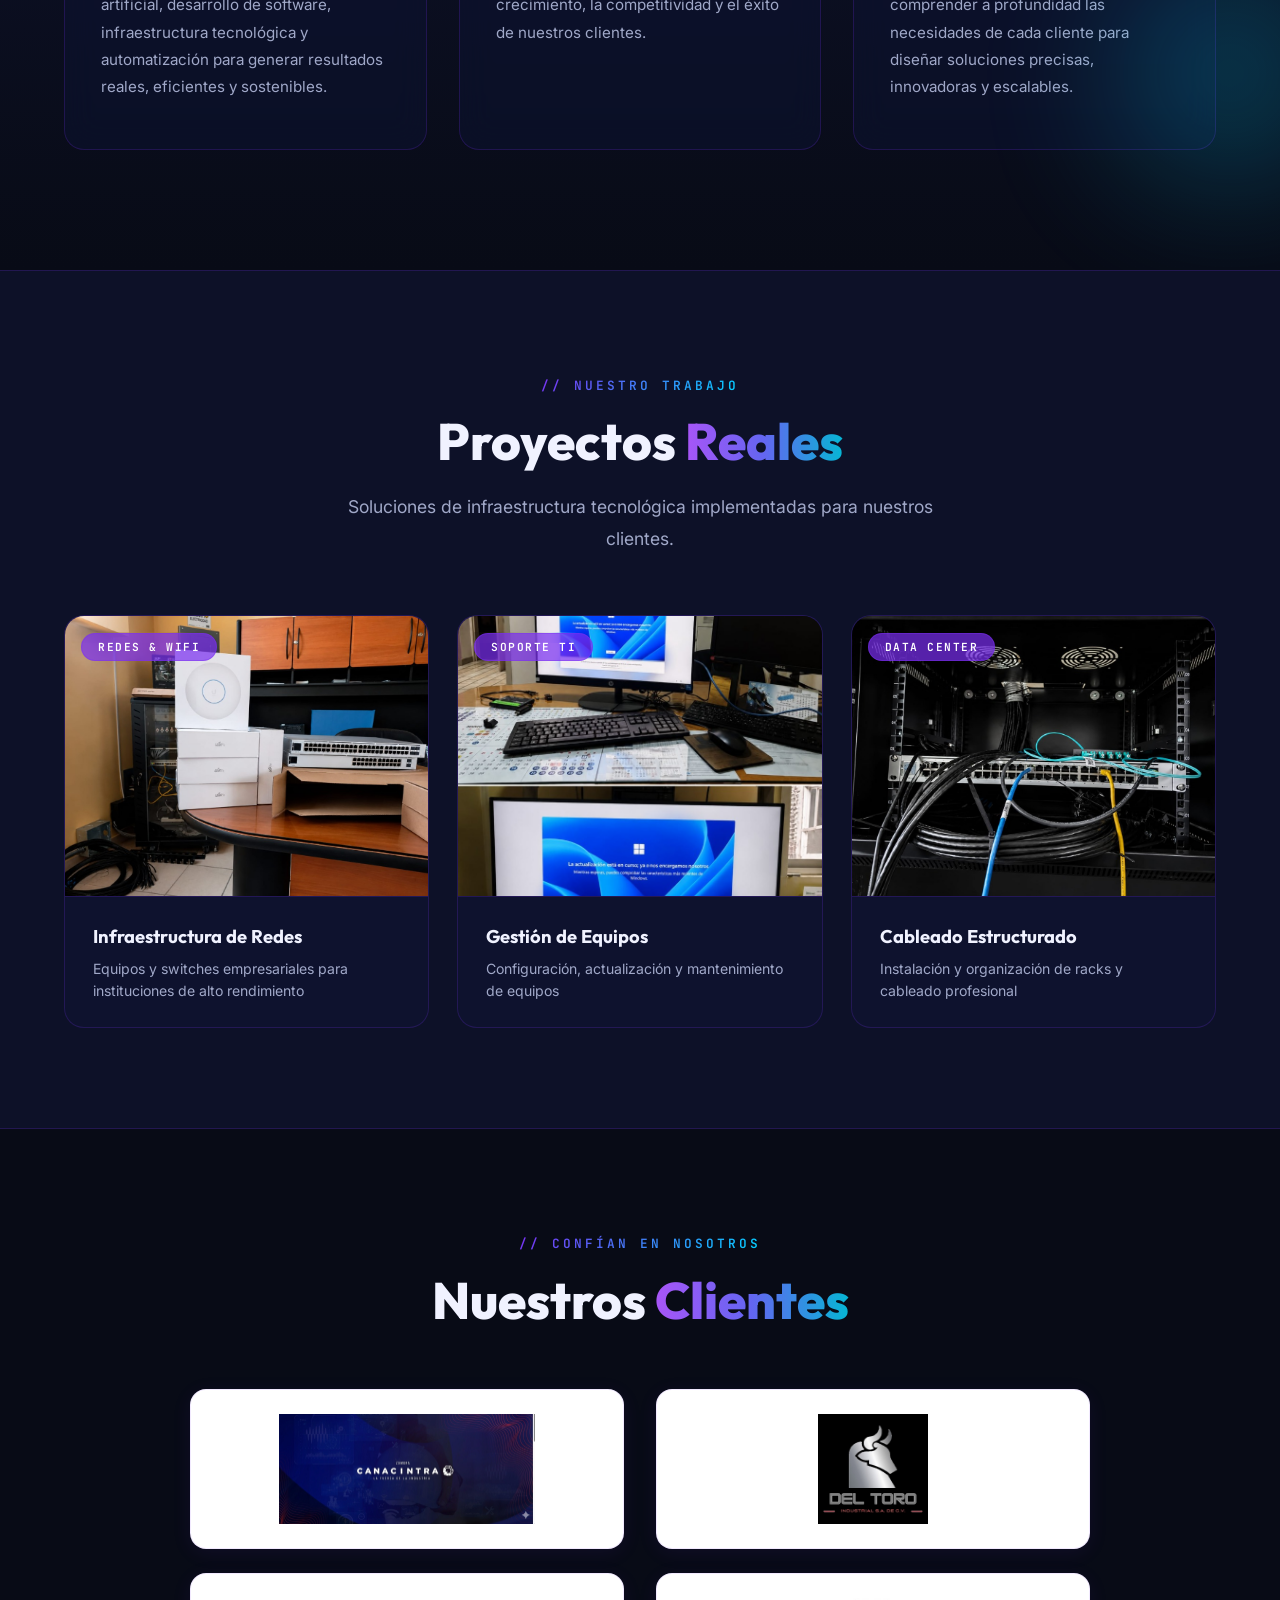
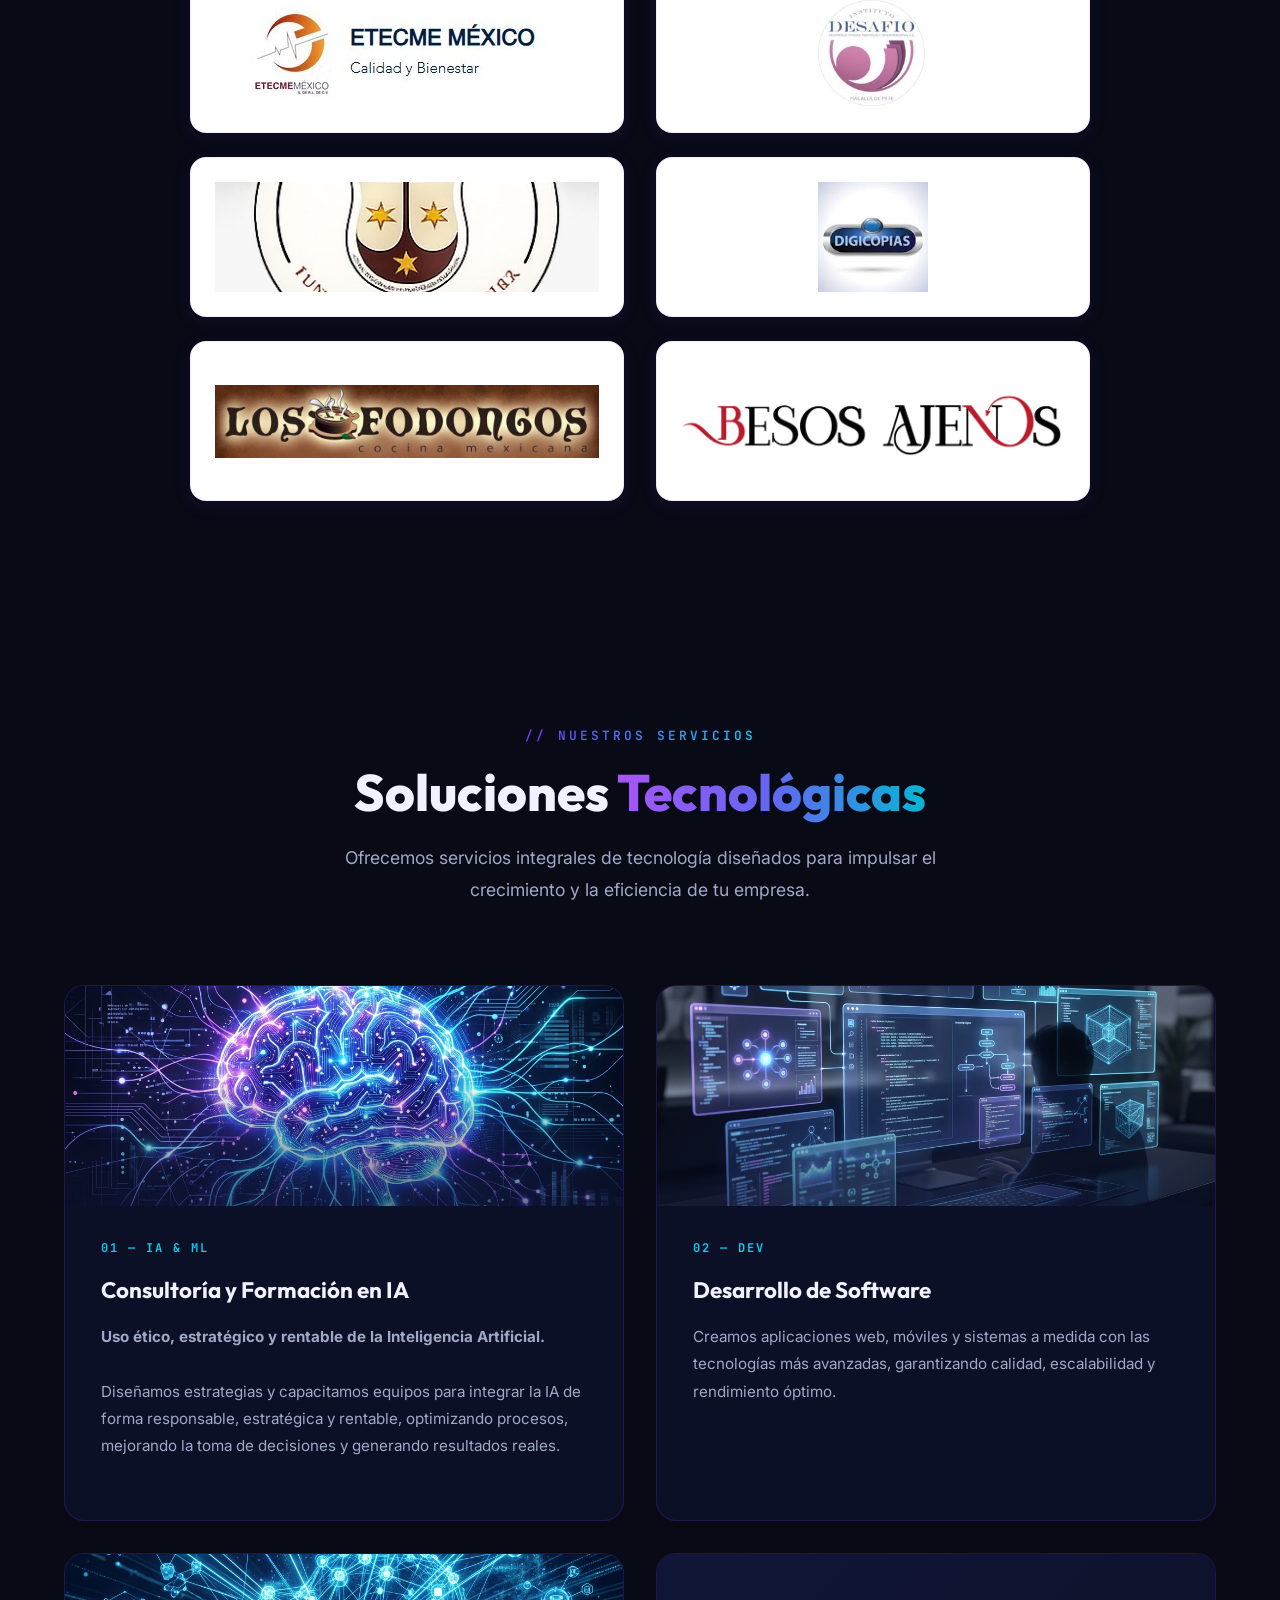
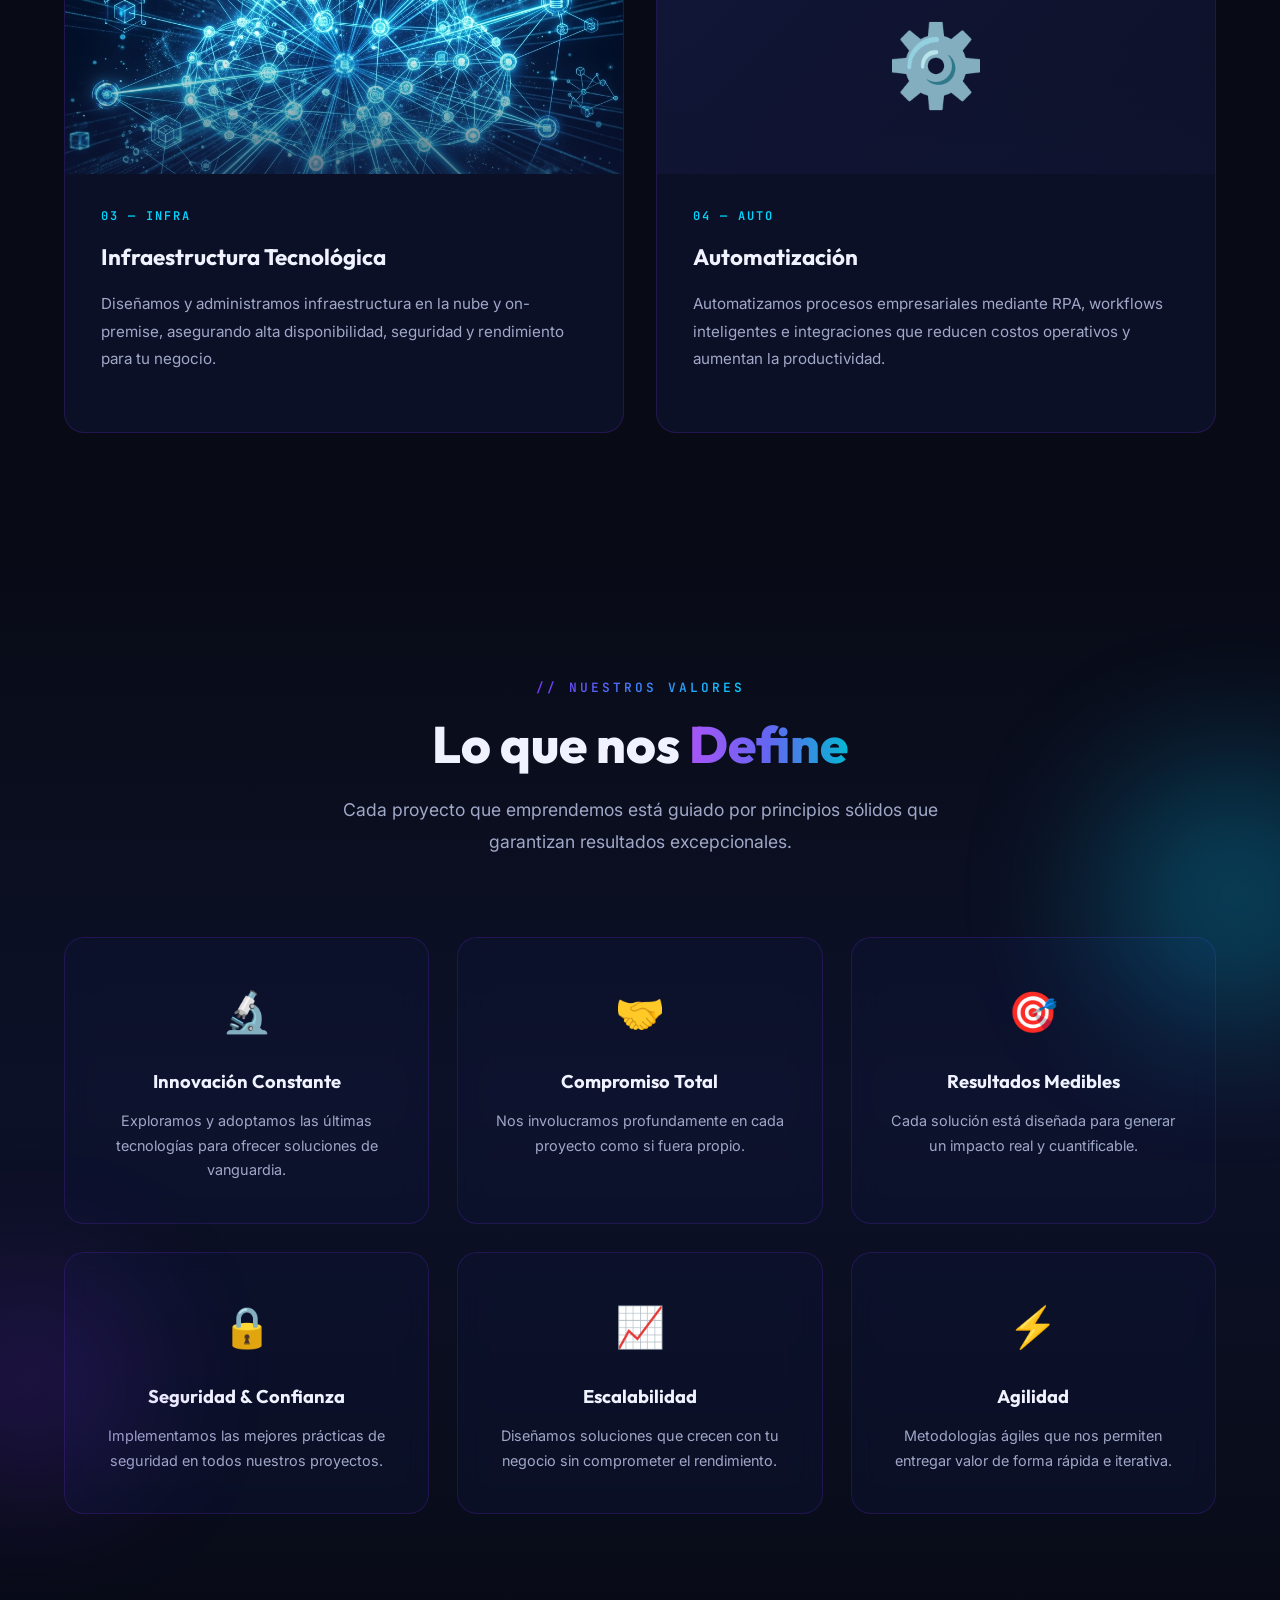
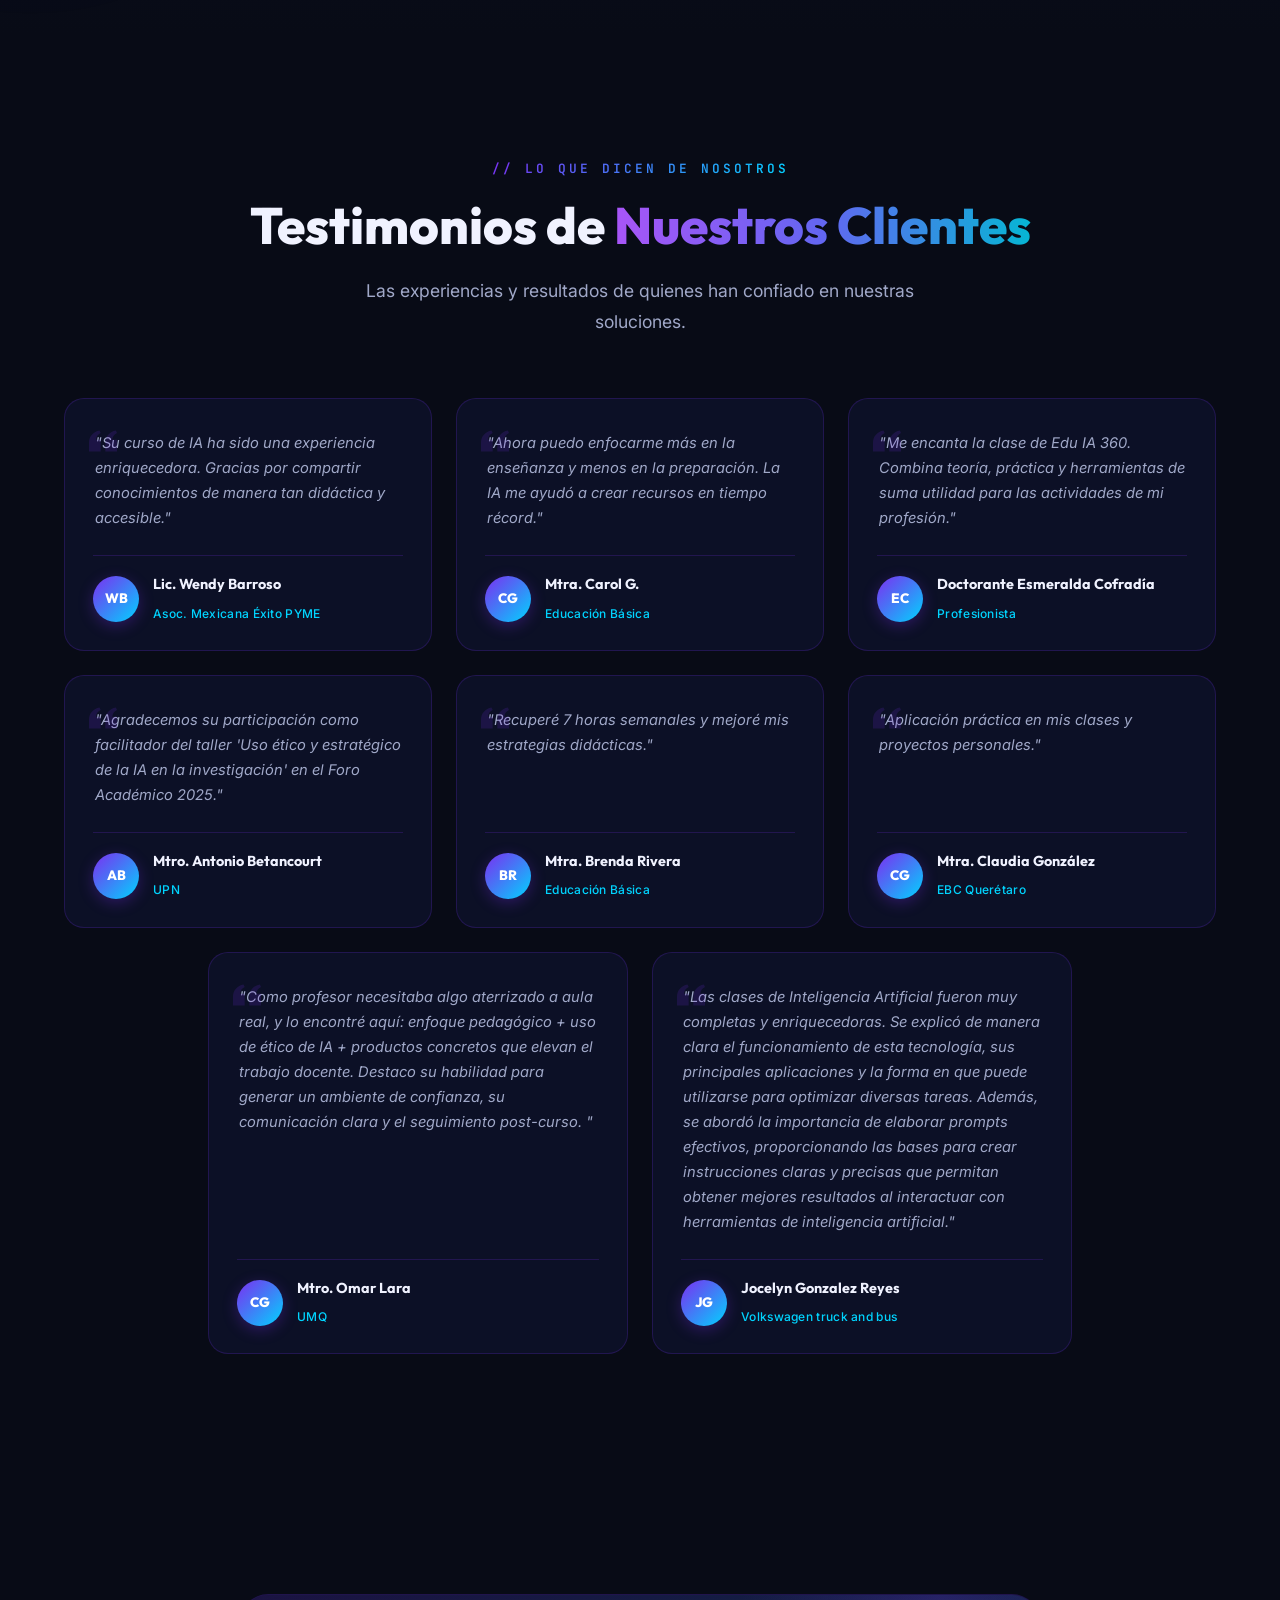
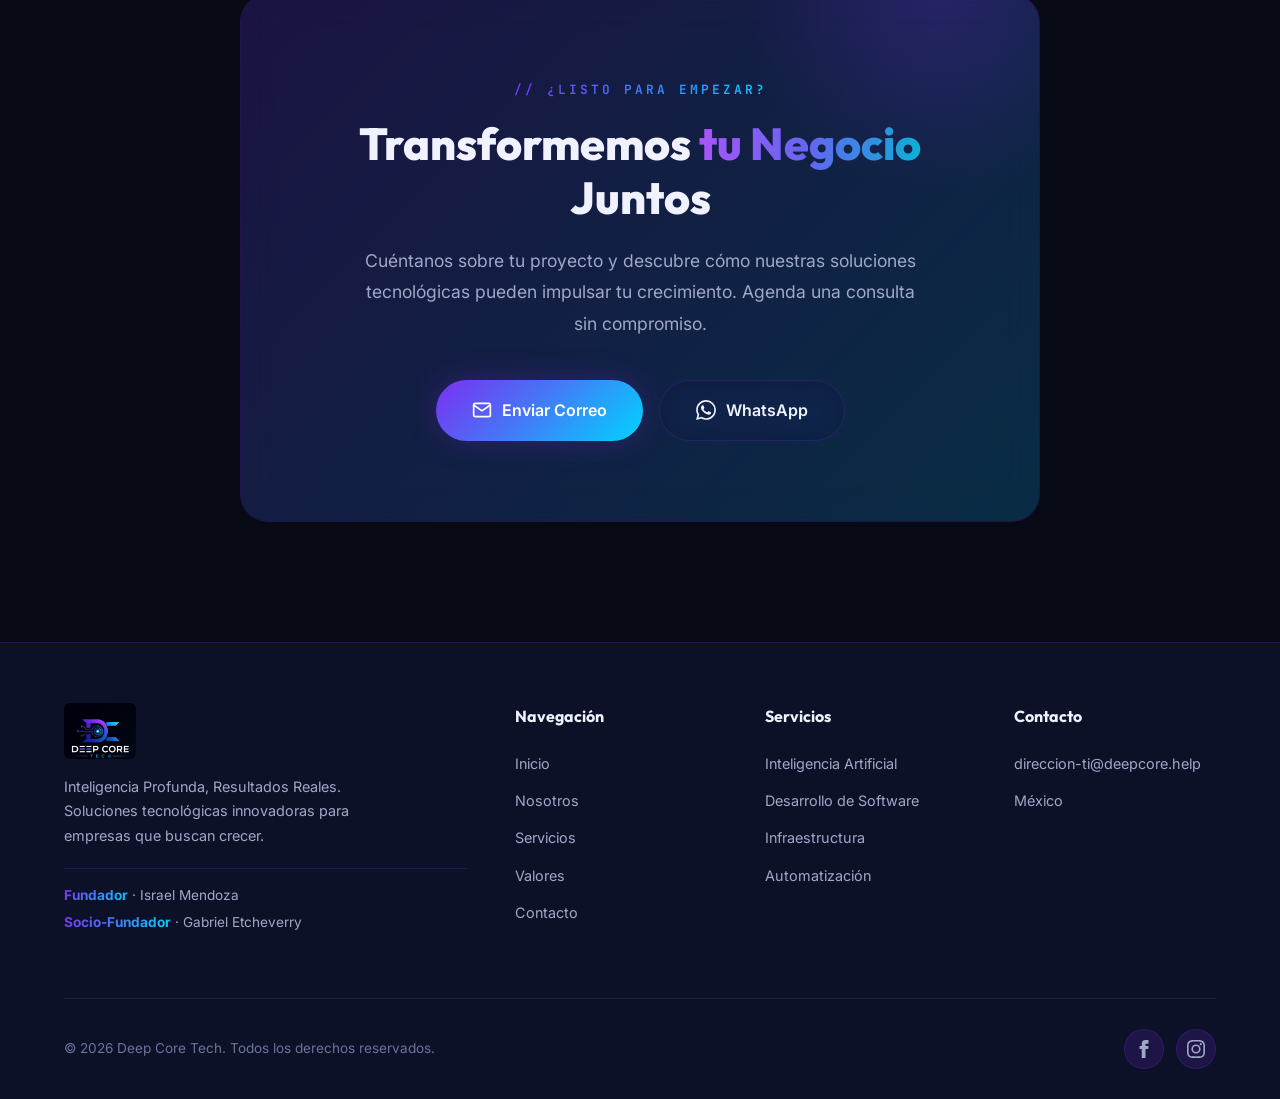
==== commit c23340fe: "Add Google Site Verification meta tag" ====
--- a/index.html
+++ b/index.html
@@ -5,6 +5,7 @@
   <meta name="viewport" content="width=device-width, initial-scale=1.0">
   <title>Deep Core Tech — Inteligencia Profunda, Resultados Reales</title>
   <meta name="description" content="Deep Core Tech: Soluciones tecnológicas innovadoras en inteligencia artificial, desarrollo de software, infraestructura y automatización. Transformación digital con resultados reales.">
+  <meta name="google-site-verification" content="A8Uapf8v2ThxsH5Skwo-QNaUcJp6aceslzI4Mw-LUQI" />
   <meta name="keywords" content="Deep Core Tech, inteligencia artificial, desarrollo software, automatización, transformación digital, México, tecnología">
   <meta name="author" content="Deep Core Tech">
   <meta name="theme-color" content="#080b16">
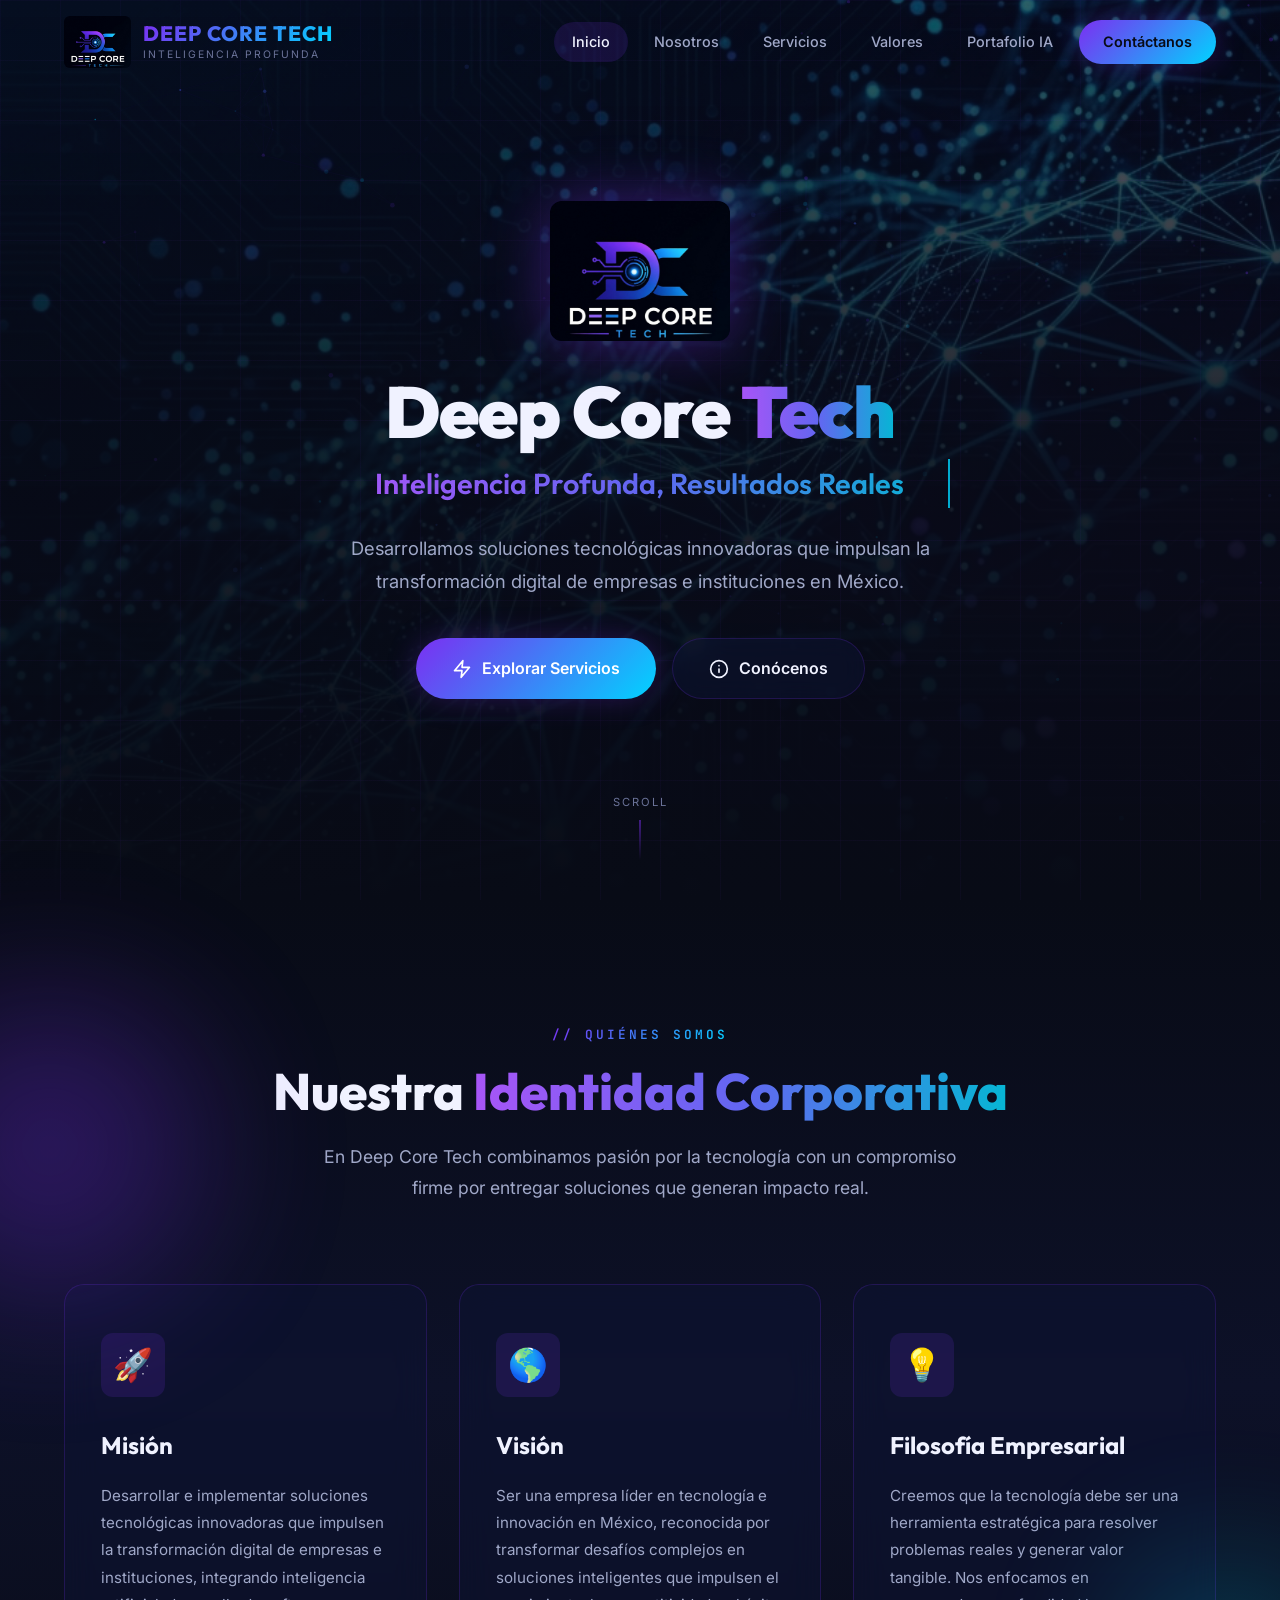
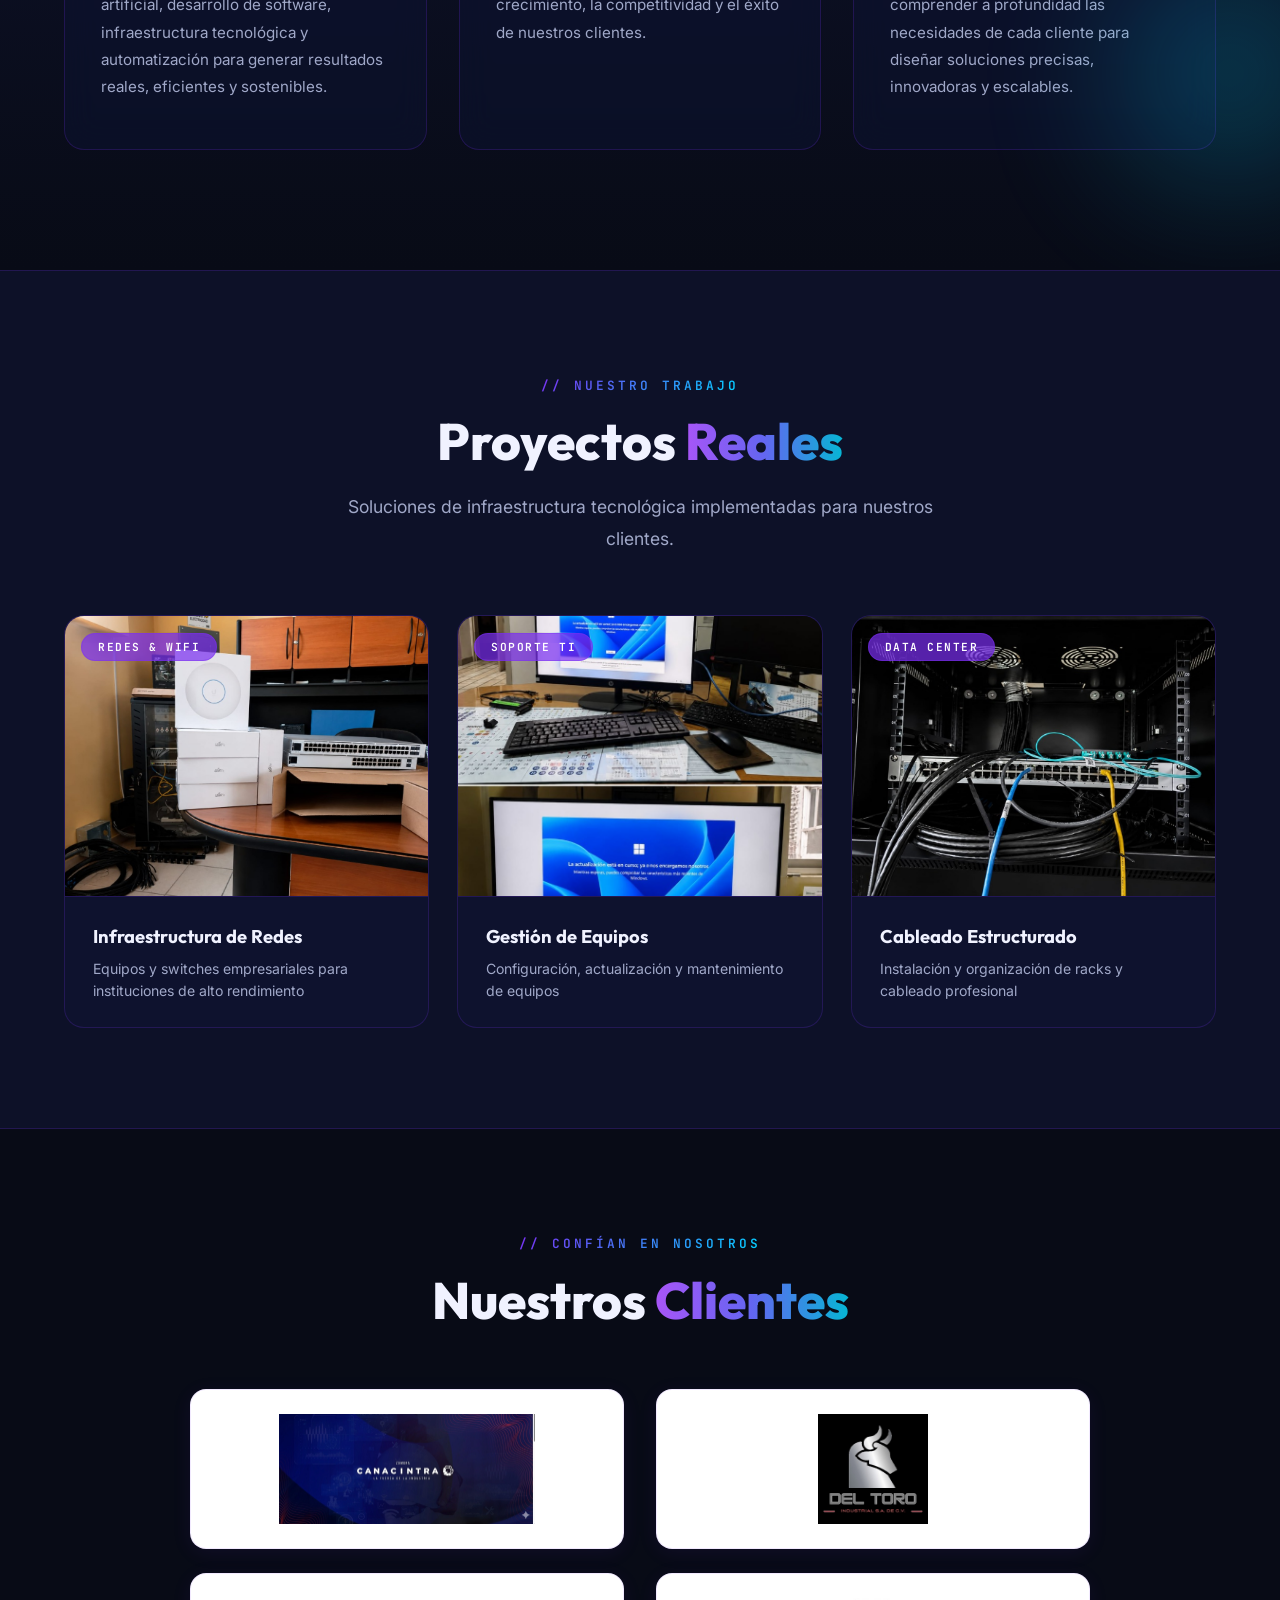
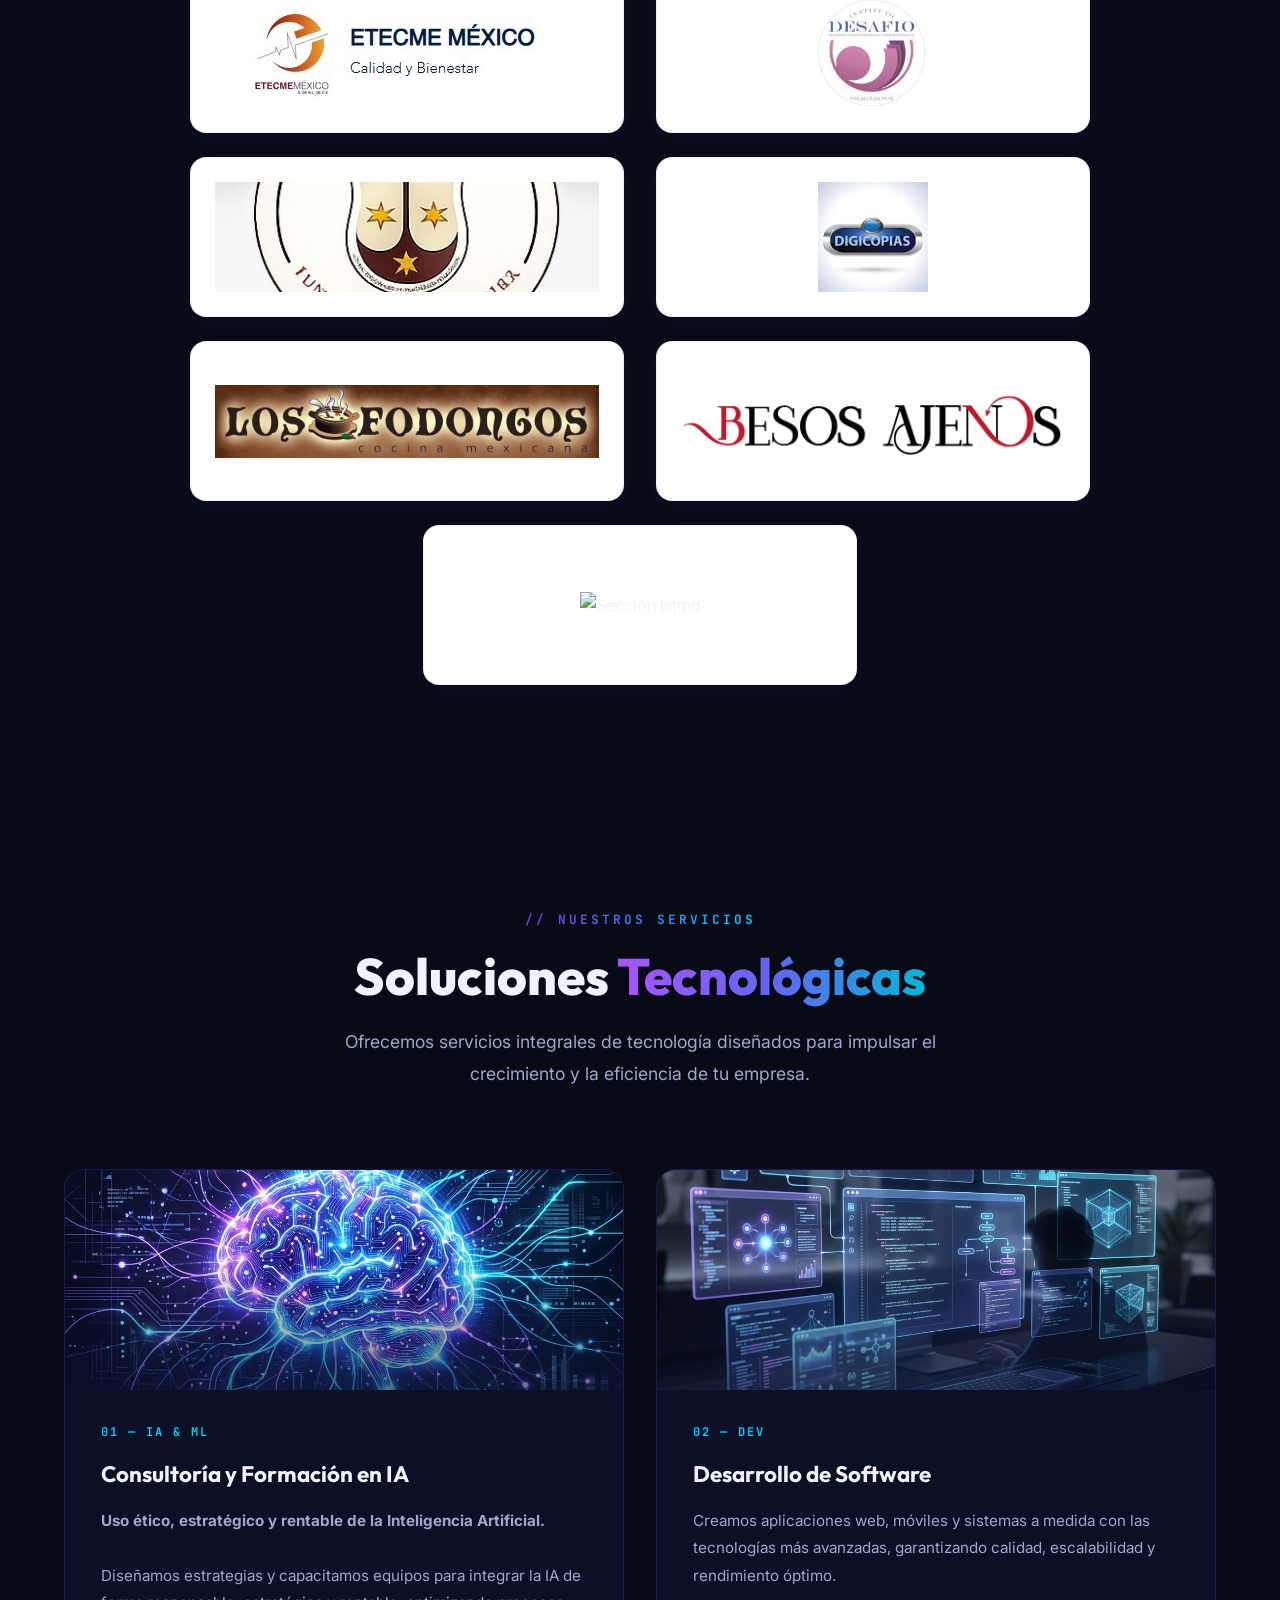
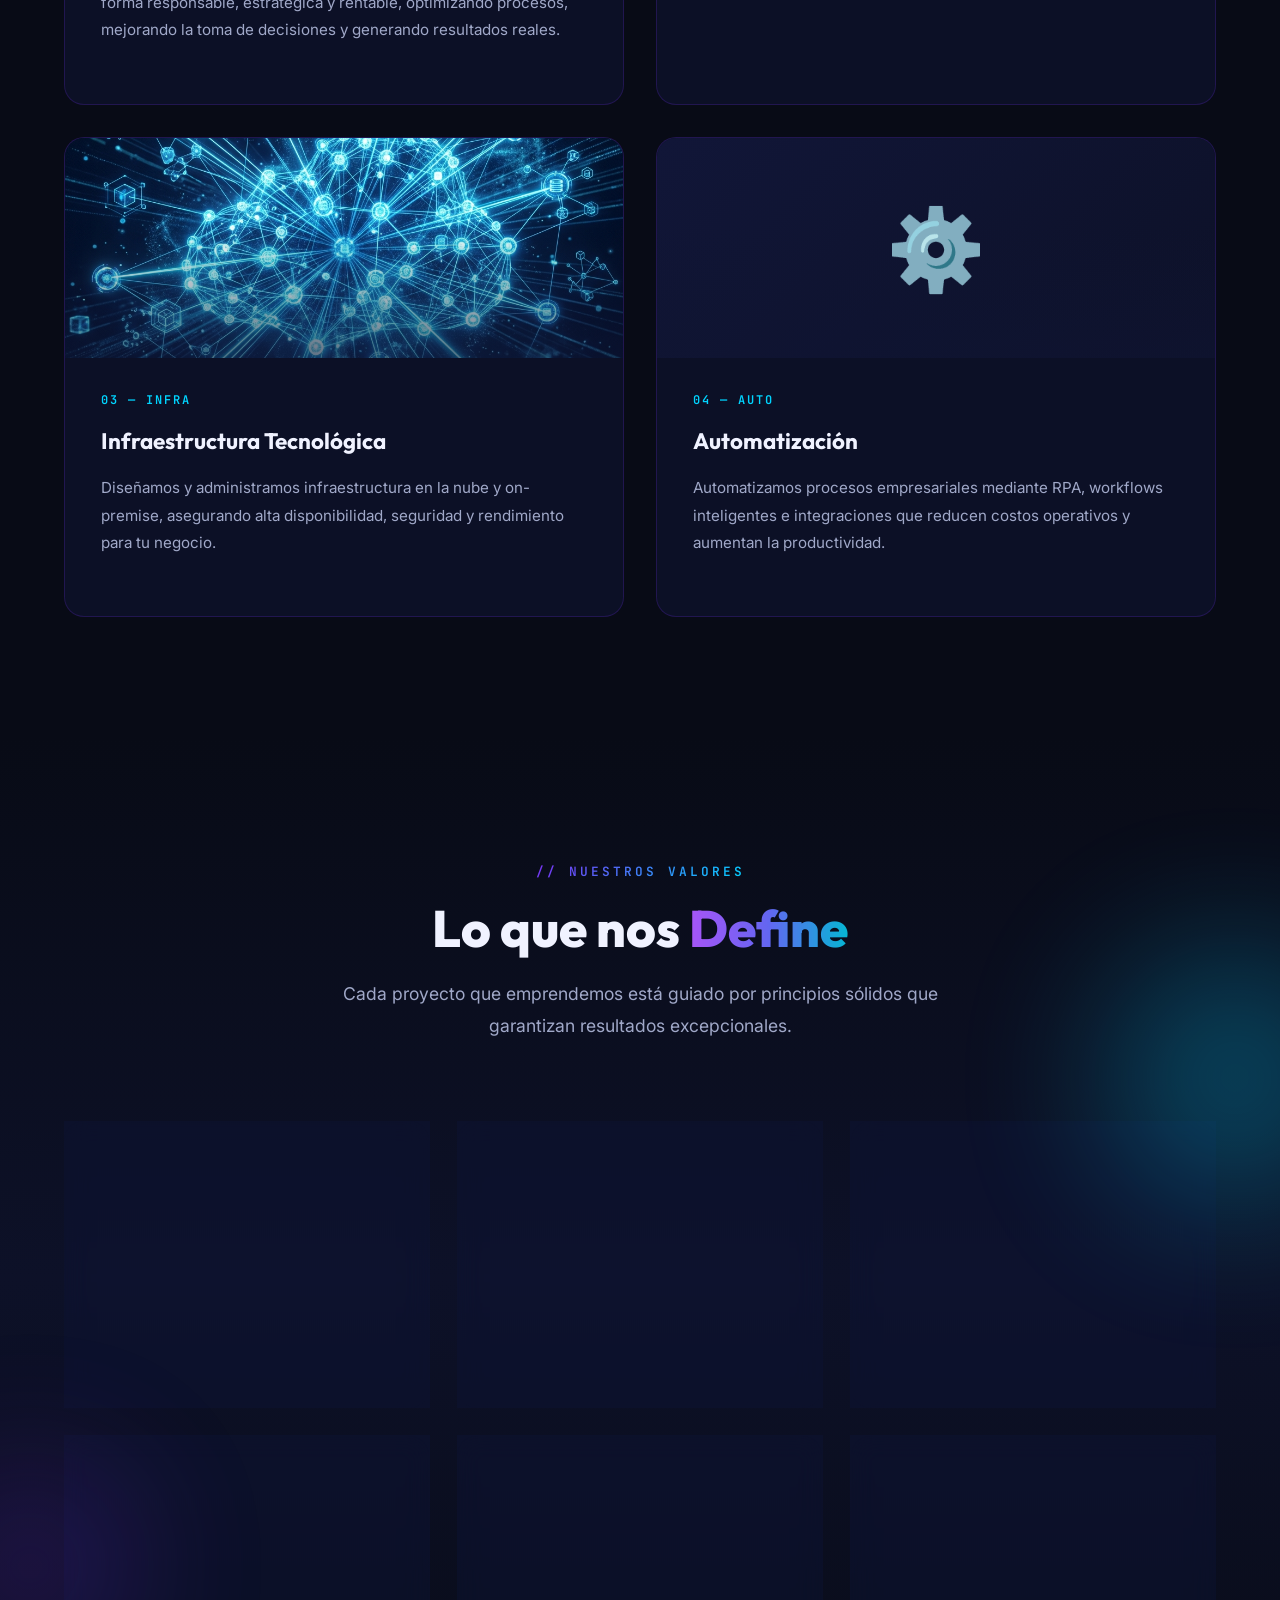
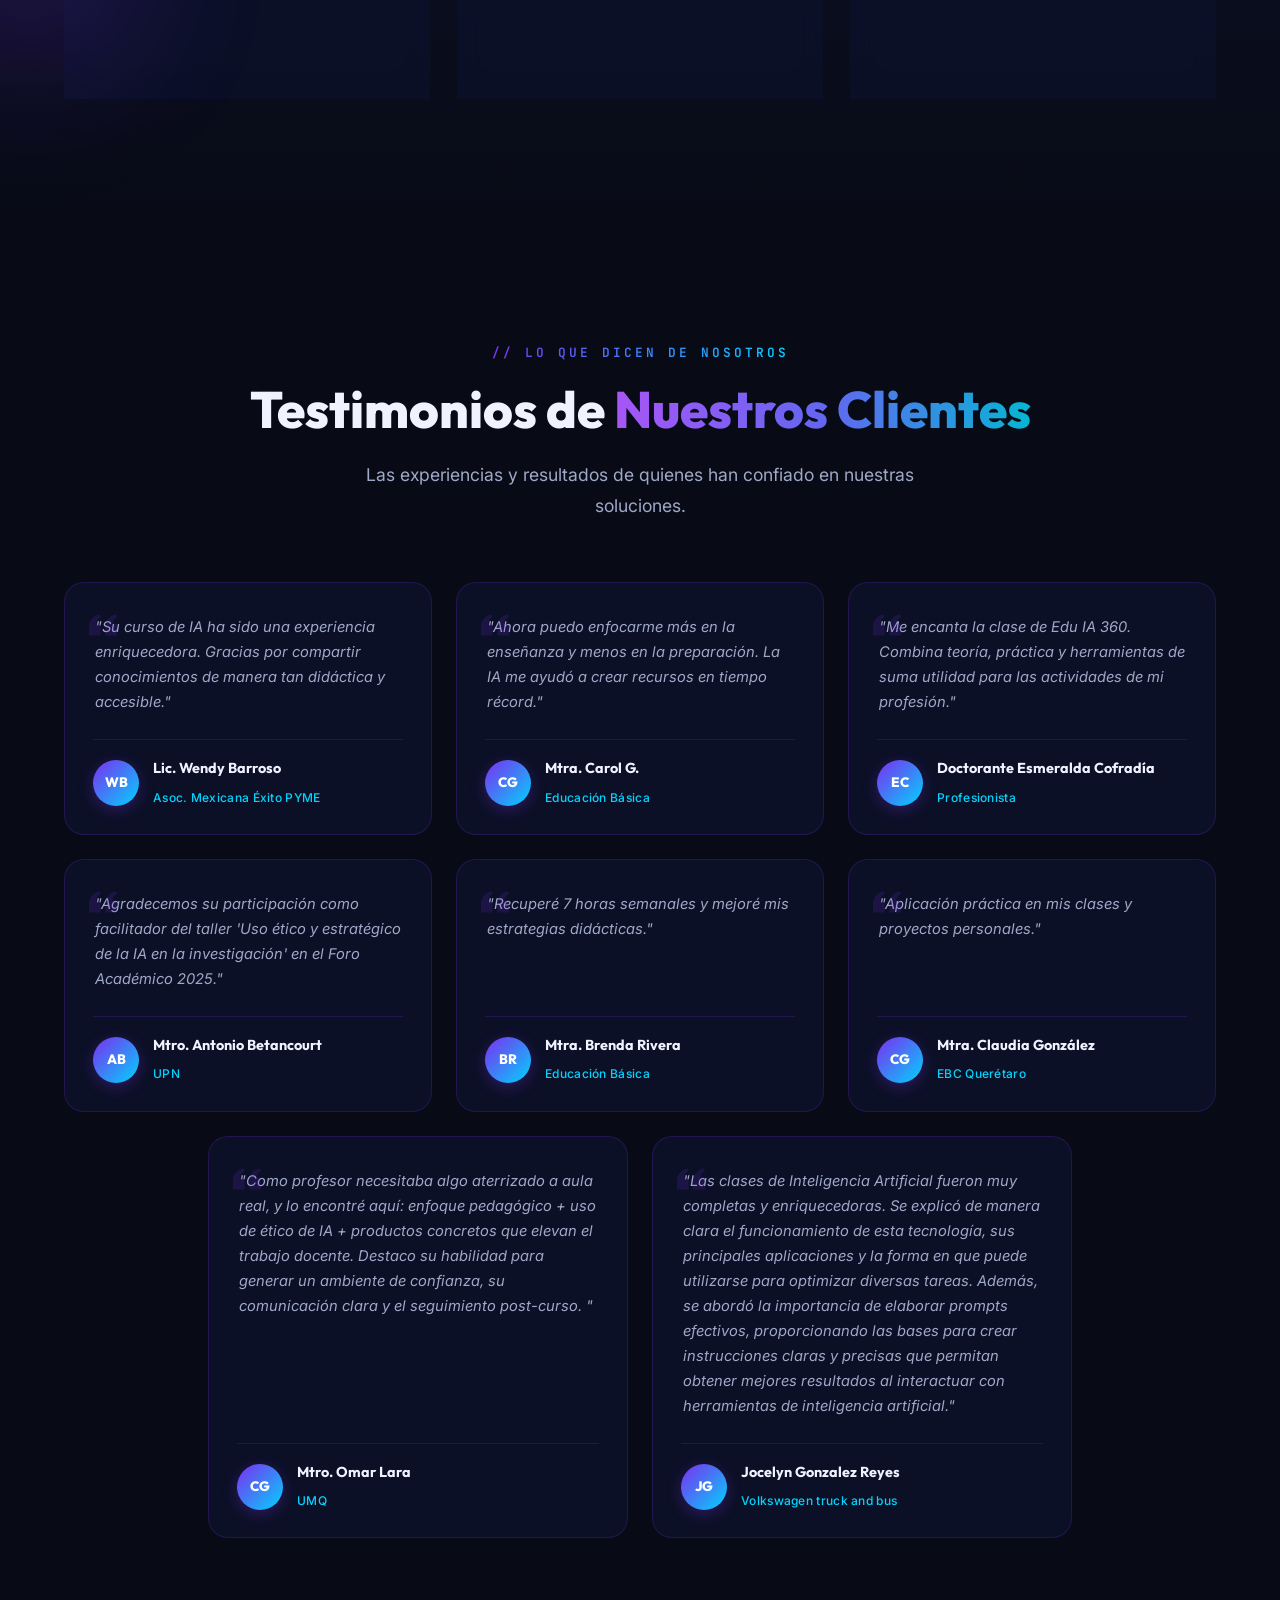
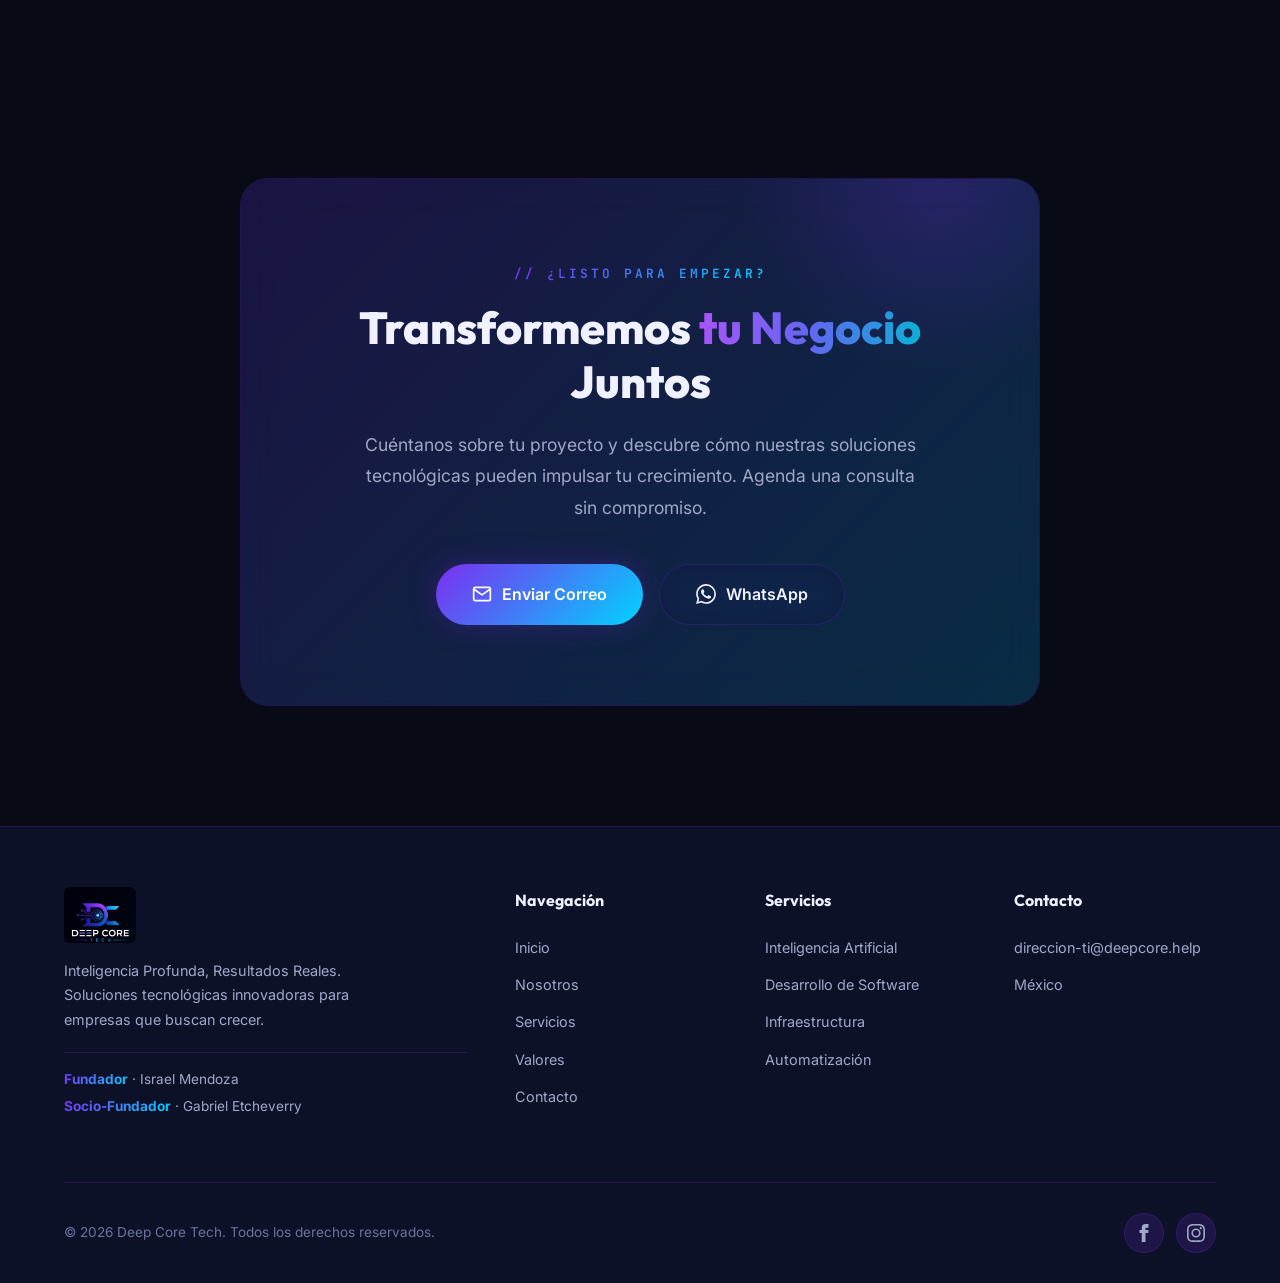
==== commit 8ea358a7: "Add Sección Istmo client" ====
--- a/index.html
+++ b/index.html
@@ -211,6 +211,7 @@
         <div class="client-card"><img src="assets/cliente-digicopias.png" alt="Digicopias"></div>
         <div class="client-card"><img src="assets/cliente-losfodongos.jpg" alt="Los Fodongos"></div>
         <div class="client-card"><img src="assets/cliente-besosajenos.jpg" alt="Besos Ajenos"></div>
+        <div class="client-card"><img src="assets/cliente-istmo.jpg" alt="Sección Istmo"></div>
       </div>
     </div>
   </section>
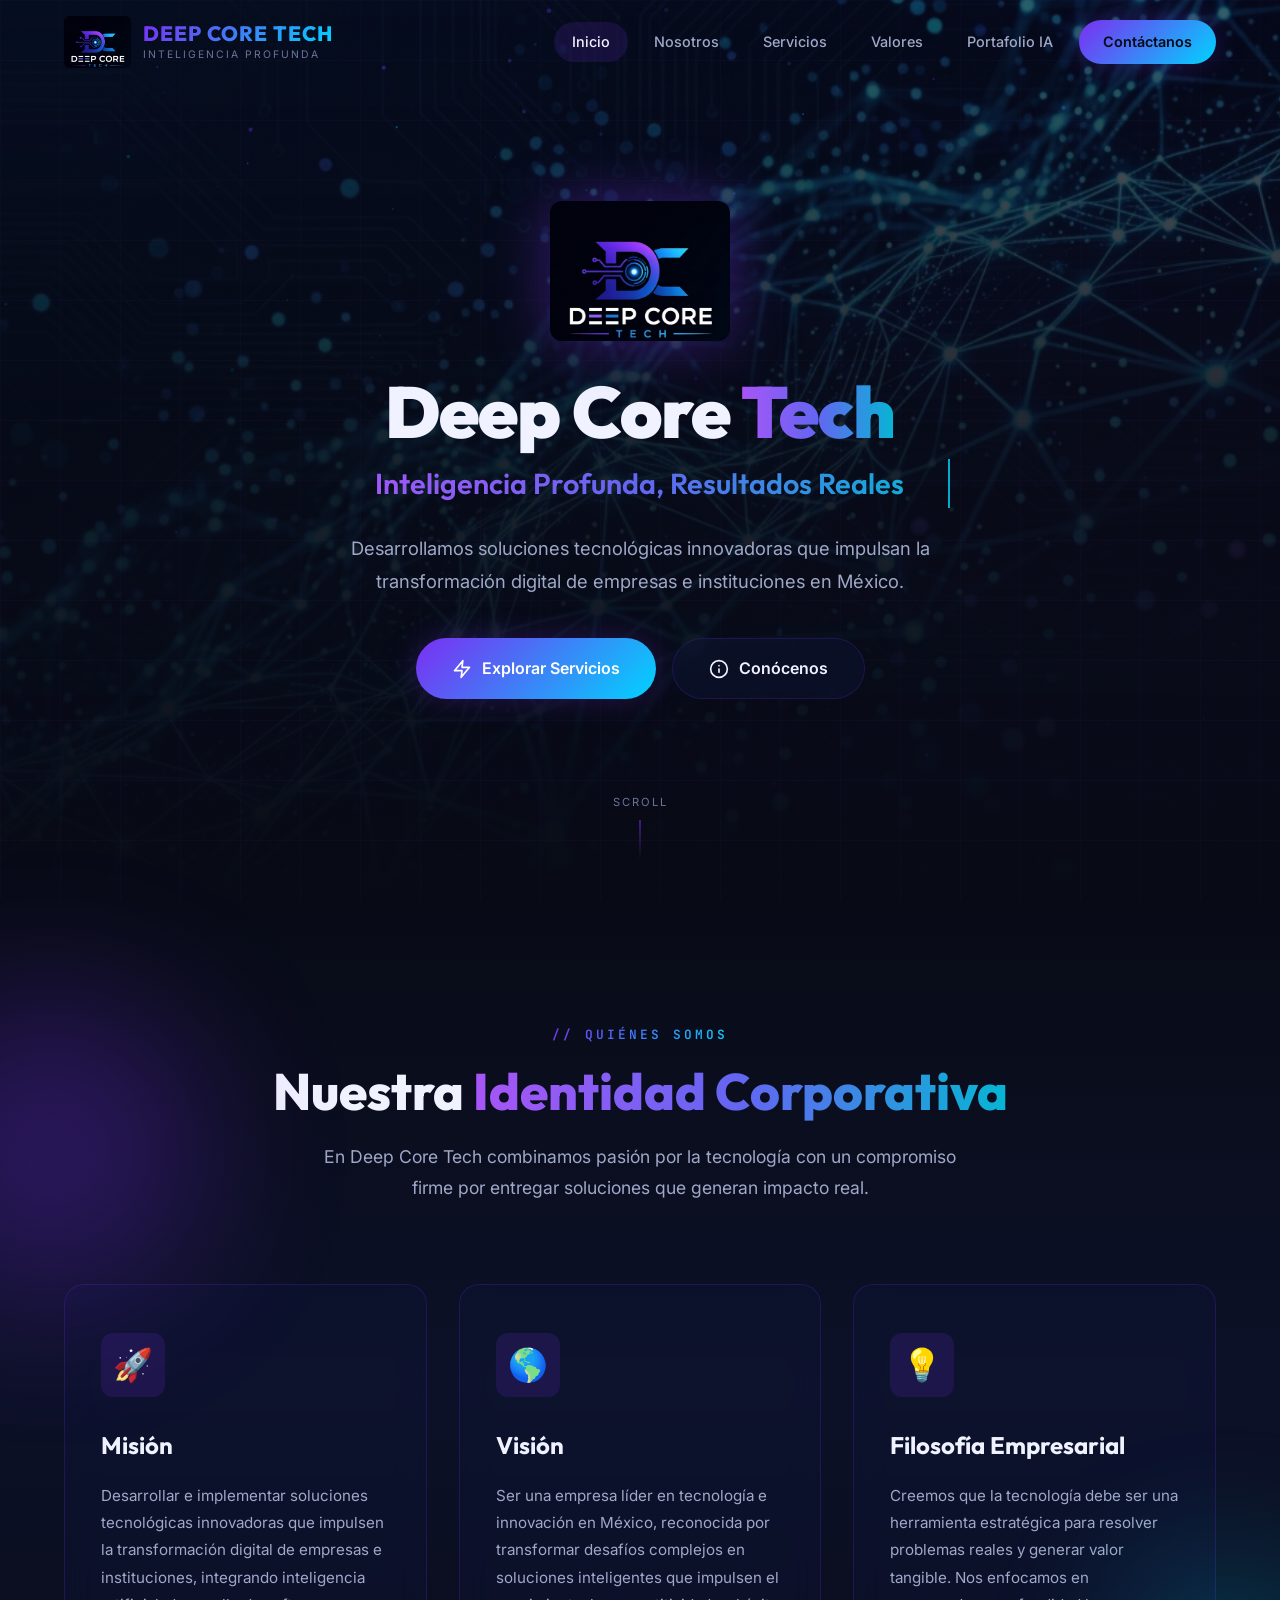
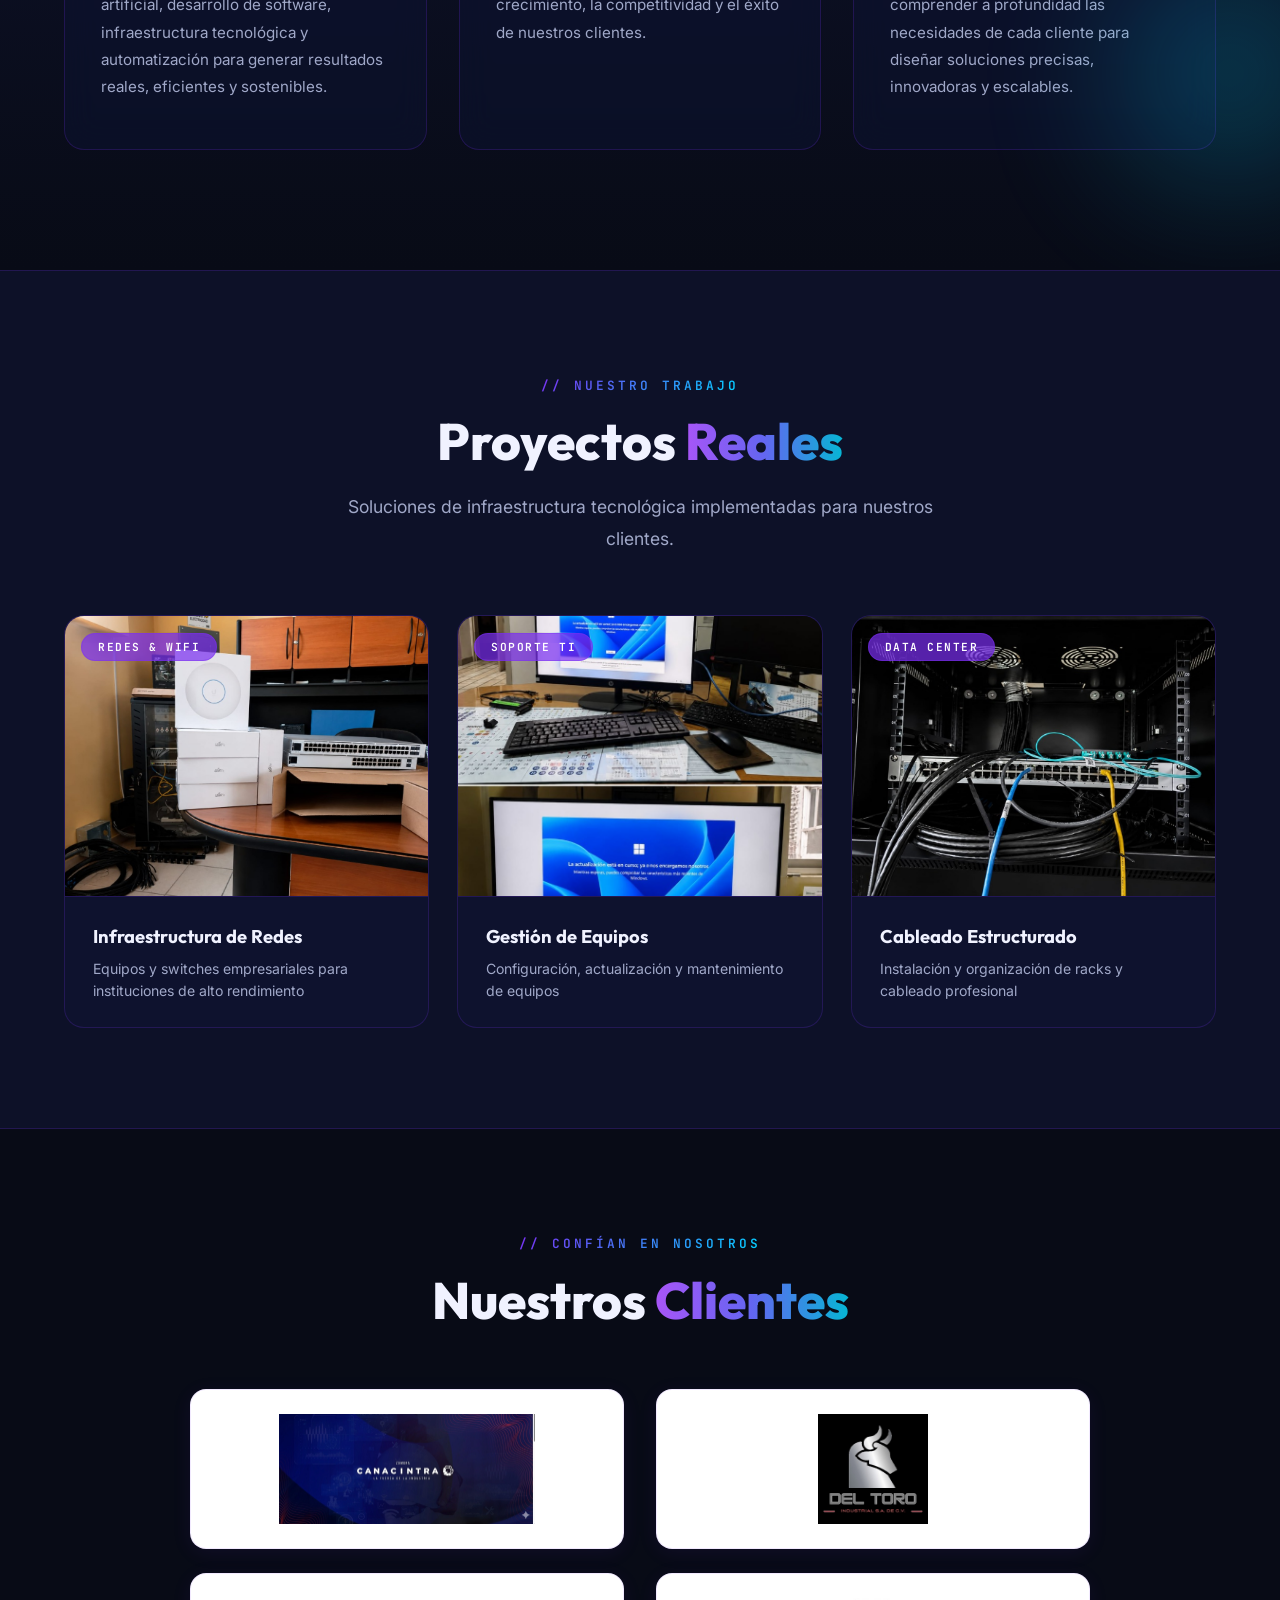
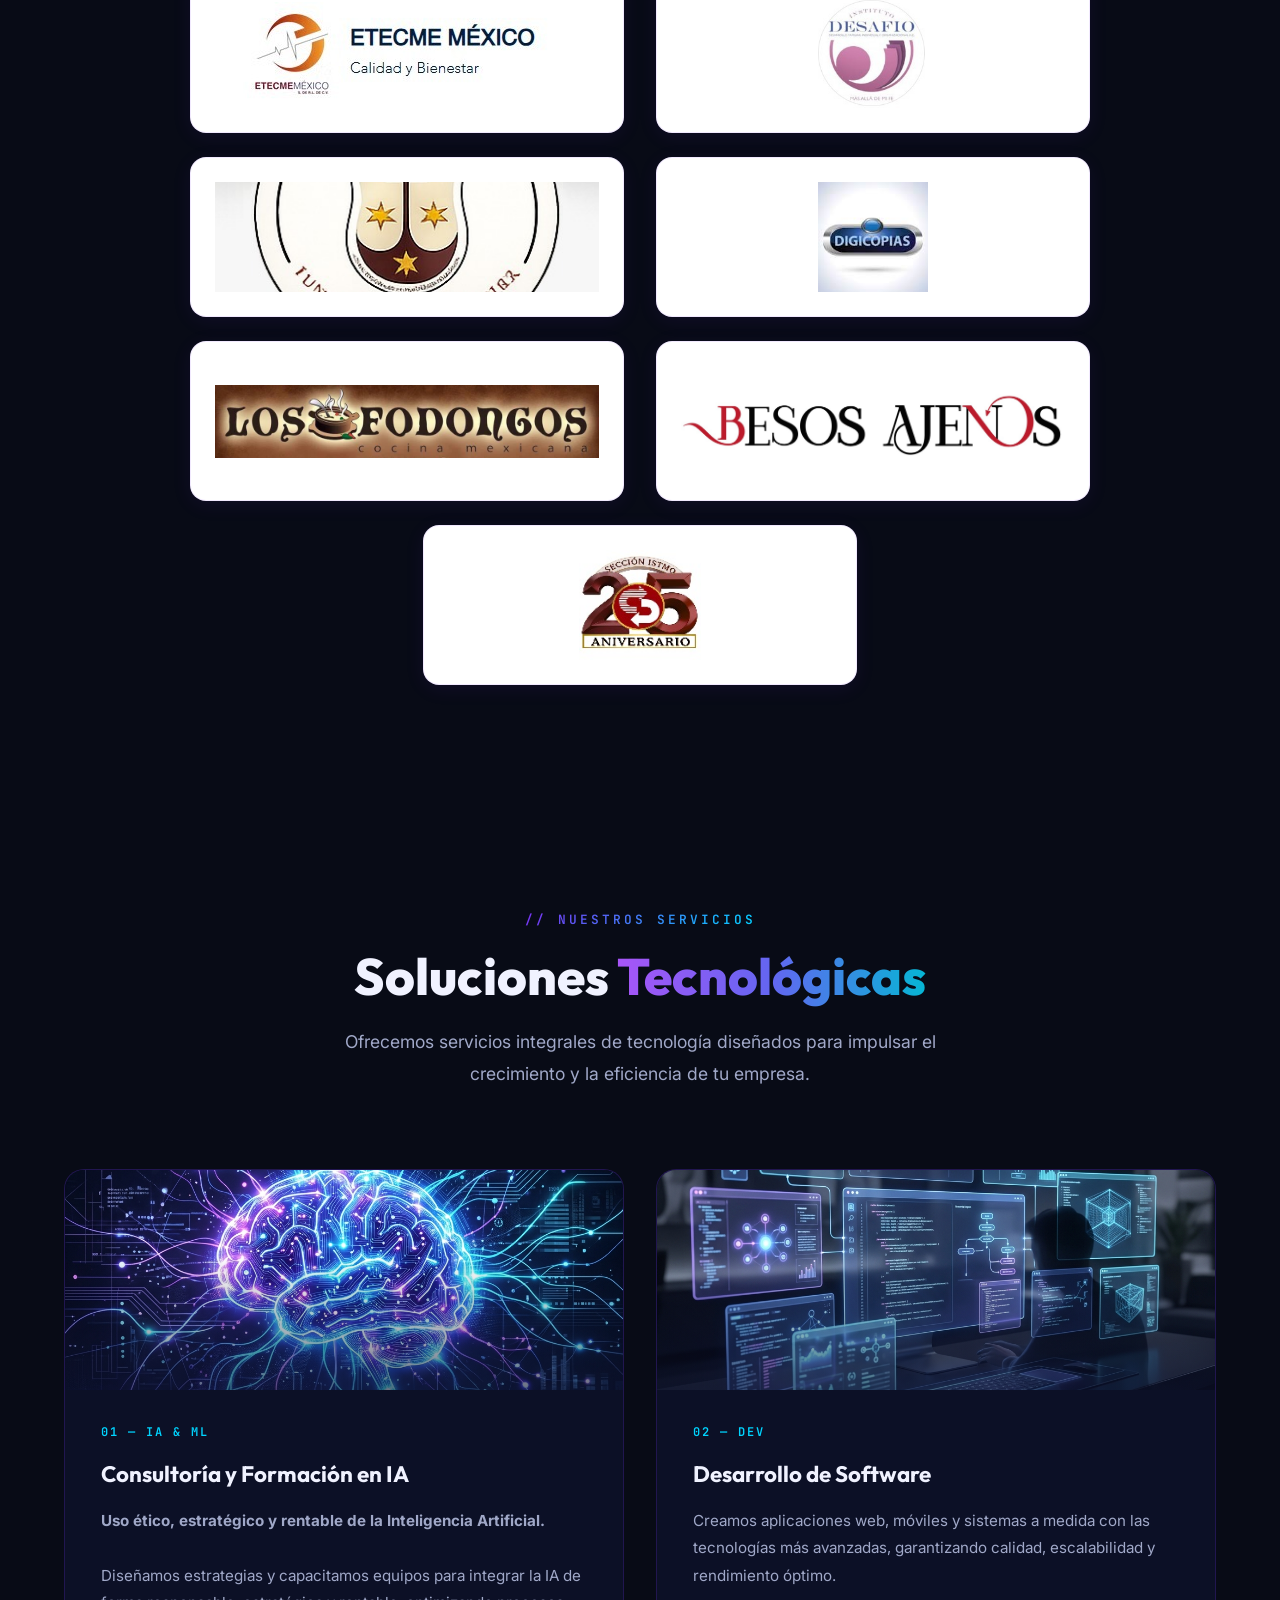
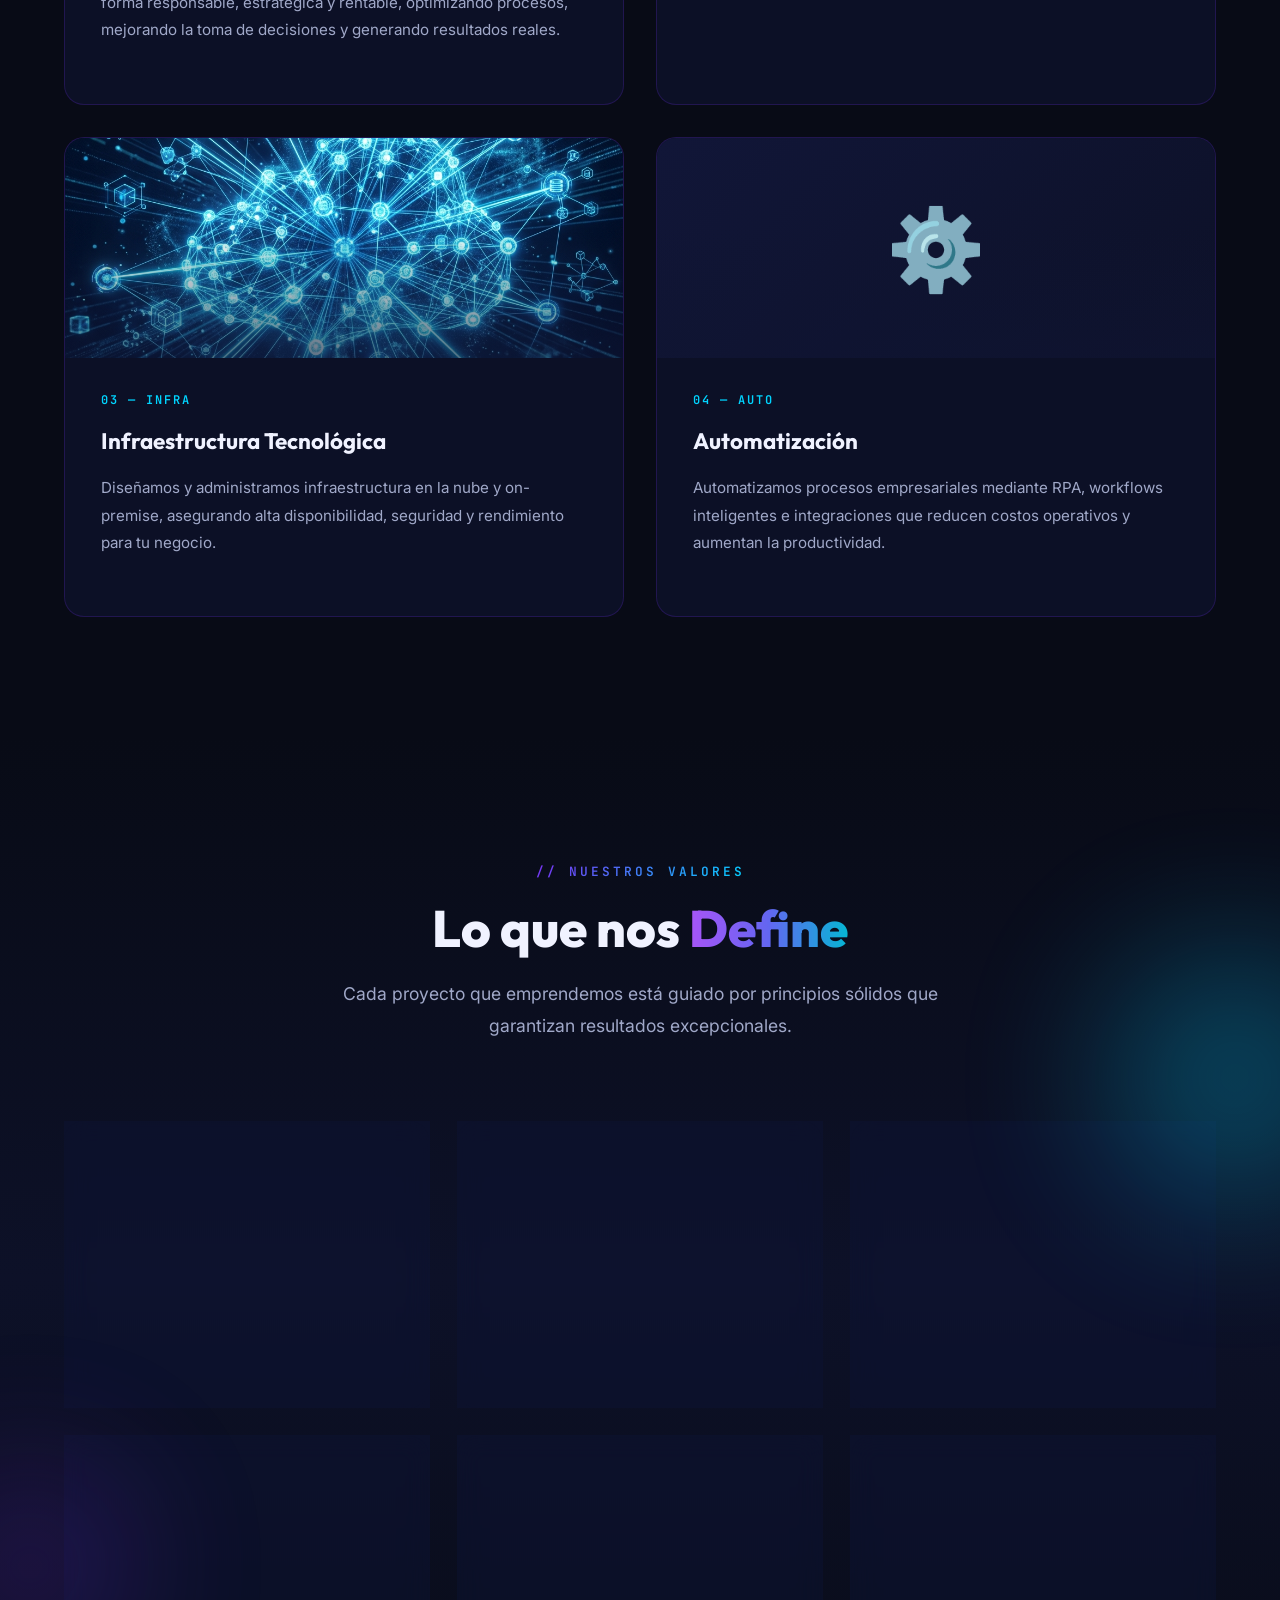
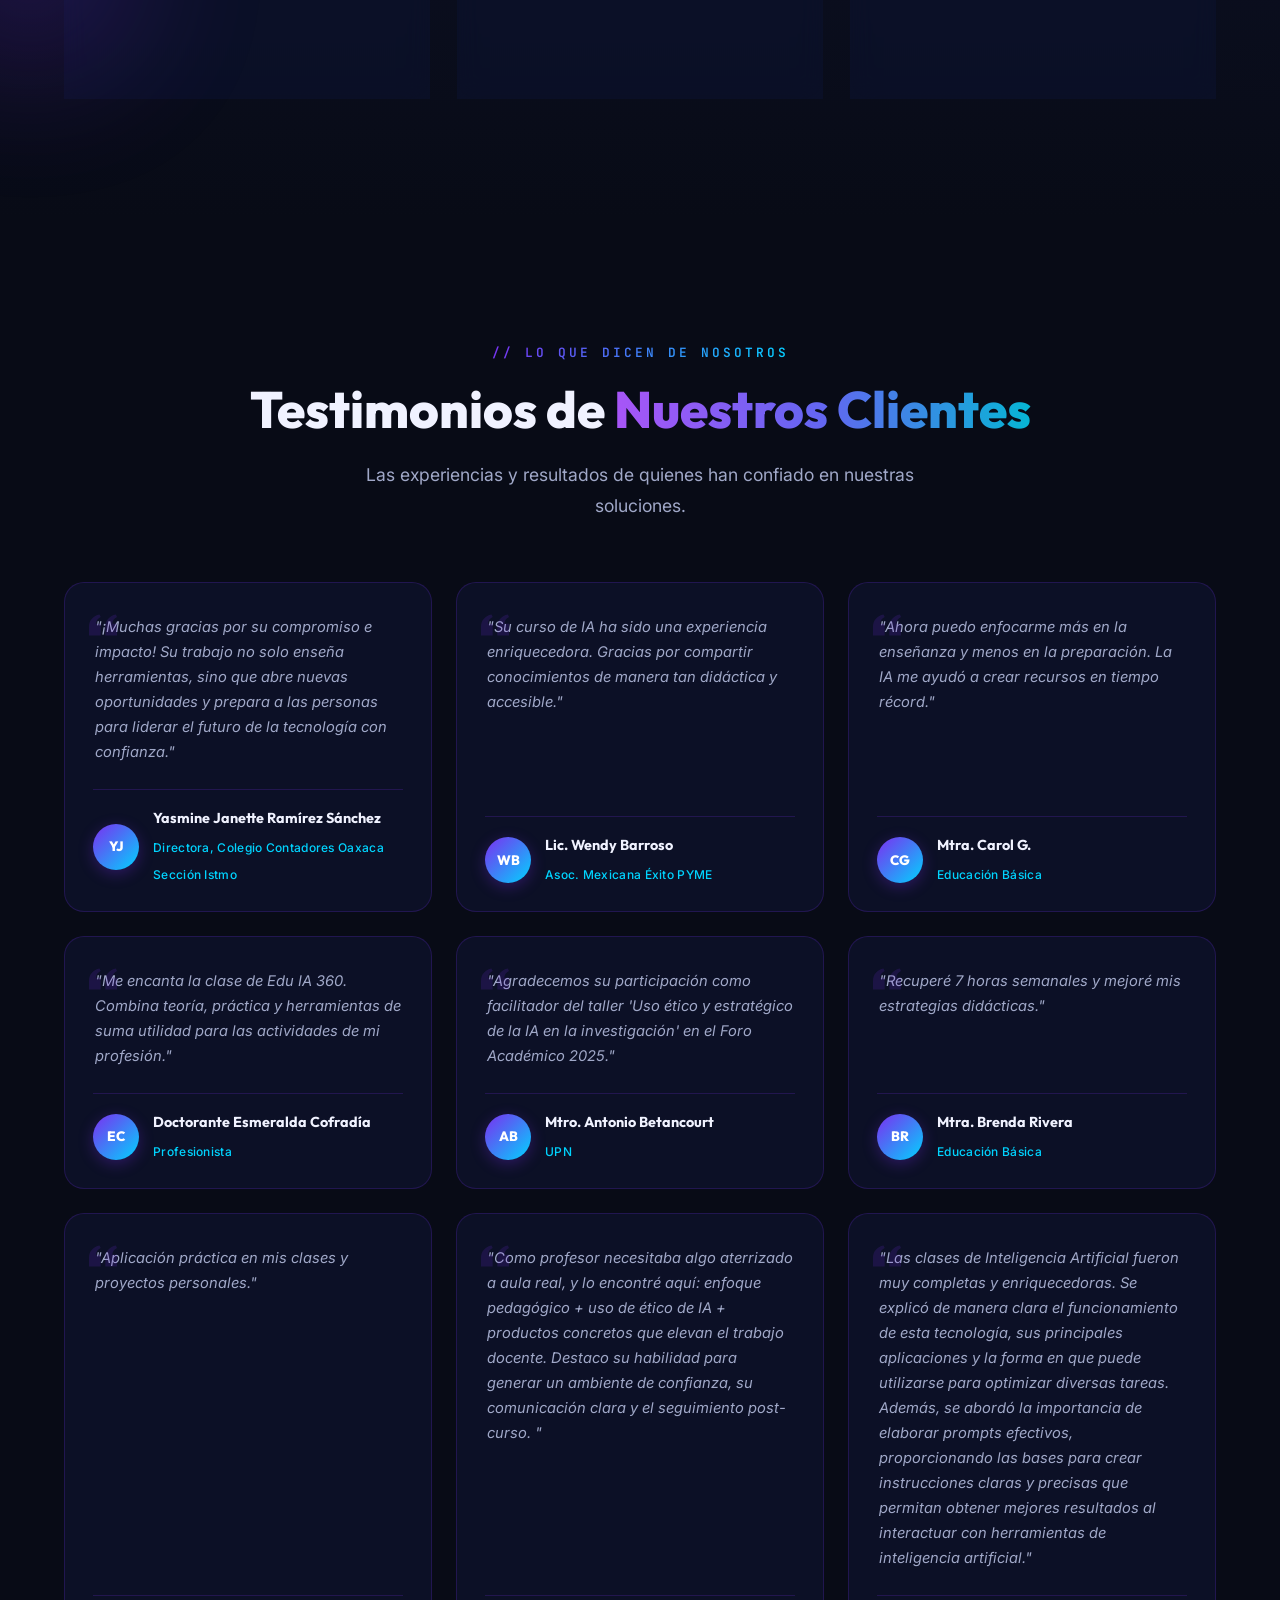
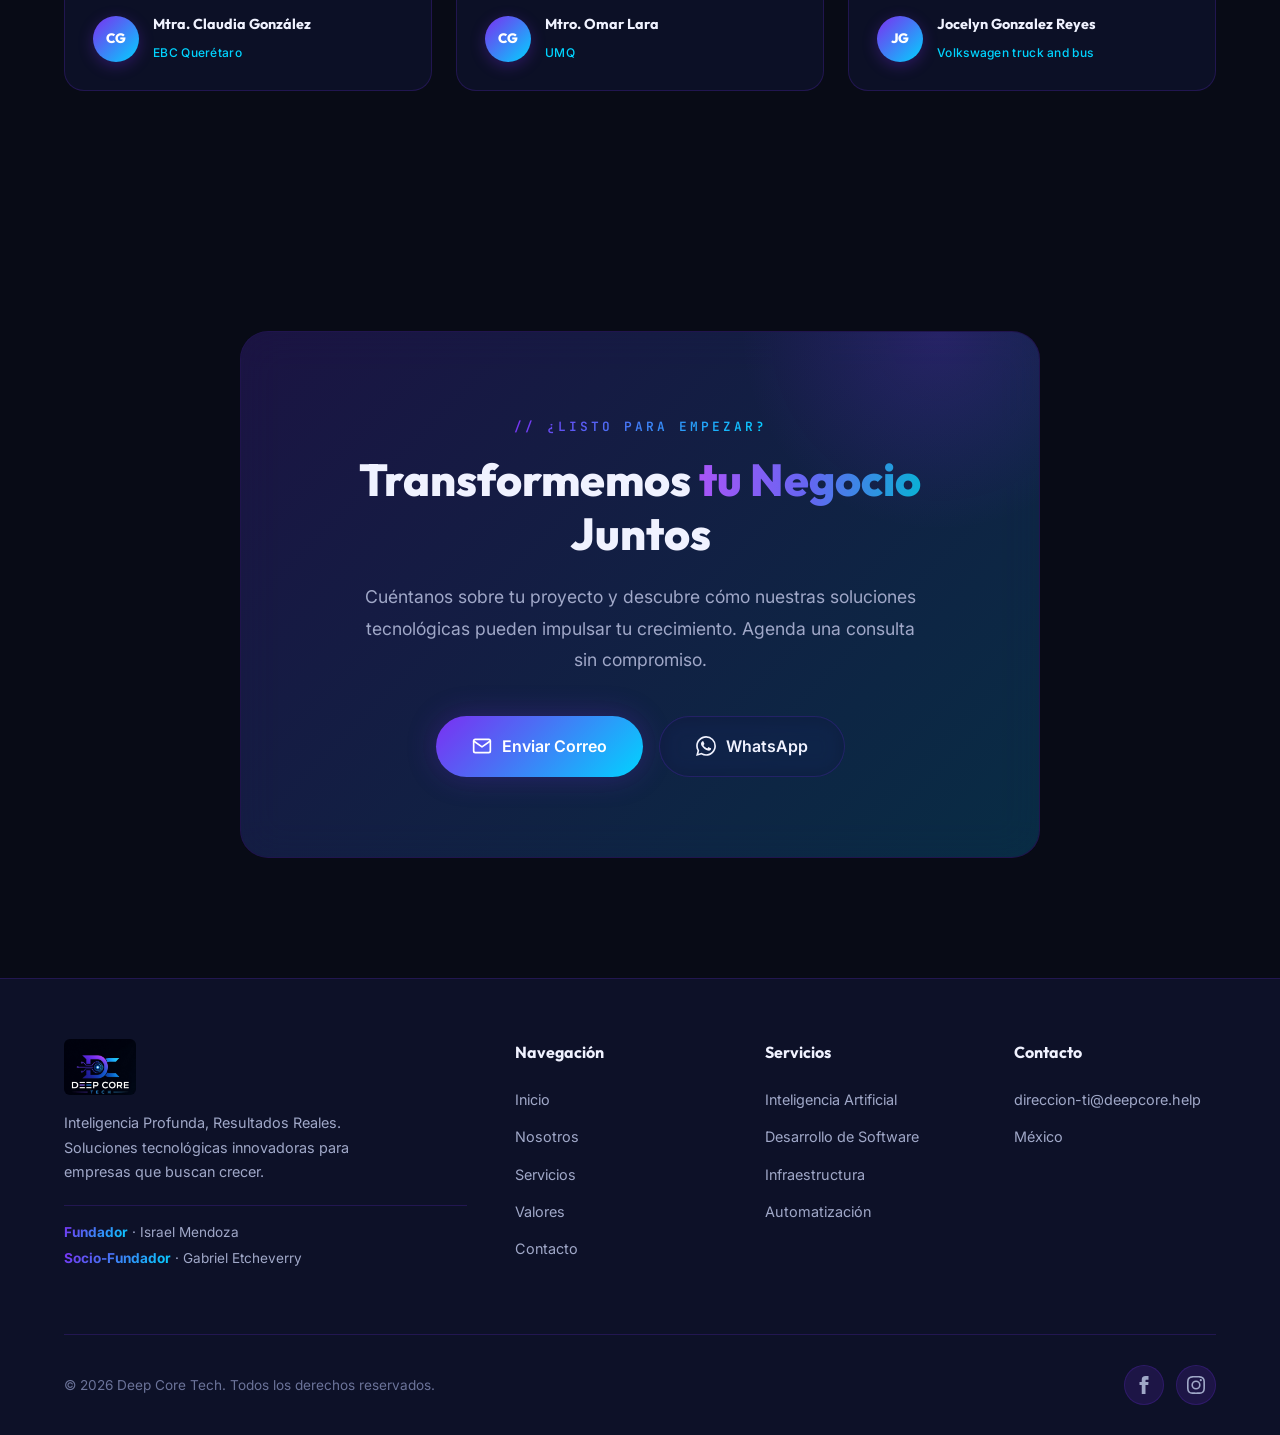
==== commit 326b1522: "Add testimonial from Yasmine Janette Ramírez Sánchez" ====
--- a/index.html
+++ b/index.html
@@ -358,6 +358,20 @@
         <div class="testimonial-card reveal">
           <div class="testimonial-quote">
             <svg class="quote-icon" width="28" height="28" viewBox="0 0 24 24" fill="currentColor" opacity="0.15"><path d="M14.017 21v-7.391c0-5.704 3.731-9.57 8.983-10.609l.995 2.151c-2.432.917-3.995 3.638-3.995 5.849h4v10h-9.983zm-14.017 0v-7.391c0-5.704 3.748-9.57 9-10.609l.996 2.151c-2.433.917-3.996 3.638-3.996 5.849h3.983v10h-9.983z"/></svg>
+            <p>"¡Muchas gracias por su compromiso e impacto! Su trabajo no solo enseña herramientas, sino que abre nuevas oportunidades y prepara a las personas para liderar el futuro de la tecnología con confianza."</p>
+          </div>
+          <div class="testimonial-author">
+            <div class="author-avatar">YJ</div>
+            <div class="author-info">
+              <h4>Yasmine Janette Ramírez Sánchez</h4>
+              <span>Directora, Colegio Contadores Oaxaca Sección Istmo</span>
+            </div>
+          </div>
+        </div>
+
+        <div class="testimonial-card reveal">
+          <div class="testimonial-quote">
+            <svg class="quote-icon" width="28" height="28" viewBox="0 0 24 24" fill="currentColor" opacity="0.15"><path d="M14.017 21v-7.391c0-5.704 3.731-9.57 8.983-10.609l.995 2.151c-2.432.917-3.995 3.638-3.995 5.849h4v10h-9.983zm-14.017 0v-7.391c0-5.704 3.748-9.57 9-10.609l.996 2.151c-2.433.917-3.996 3.638-3.996 5.849h3.983v10h-9.983z"/></svg>
             <p>"Su curso de IA ha sido una experiencia enriquecedora. Gracias por compartir conocimientos de manera tan didáctica y accesible."</p>
           </div>
           <div class="testimonial-author">
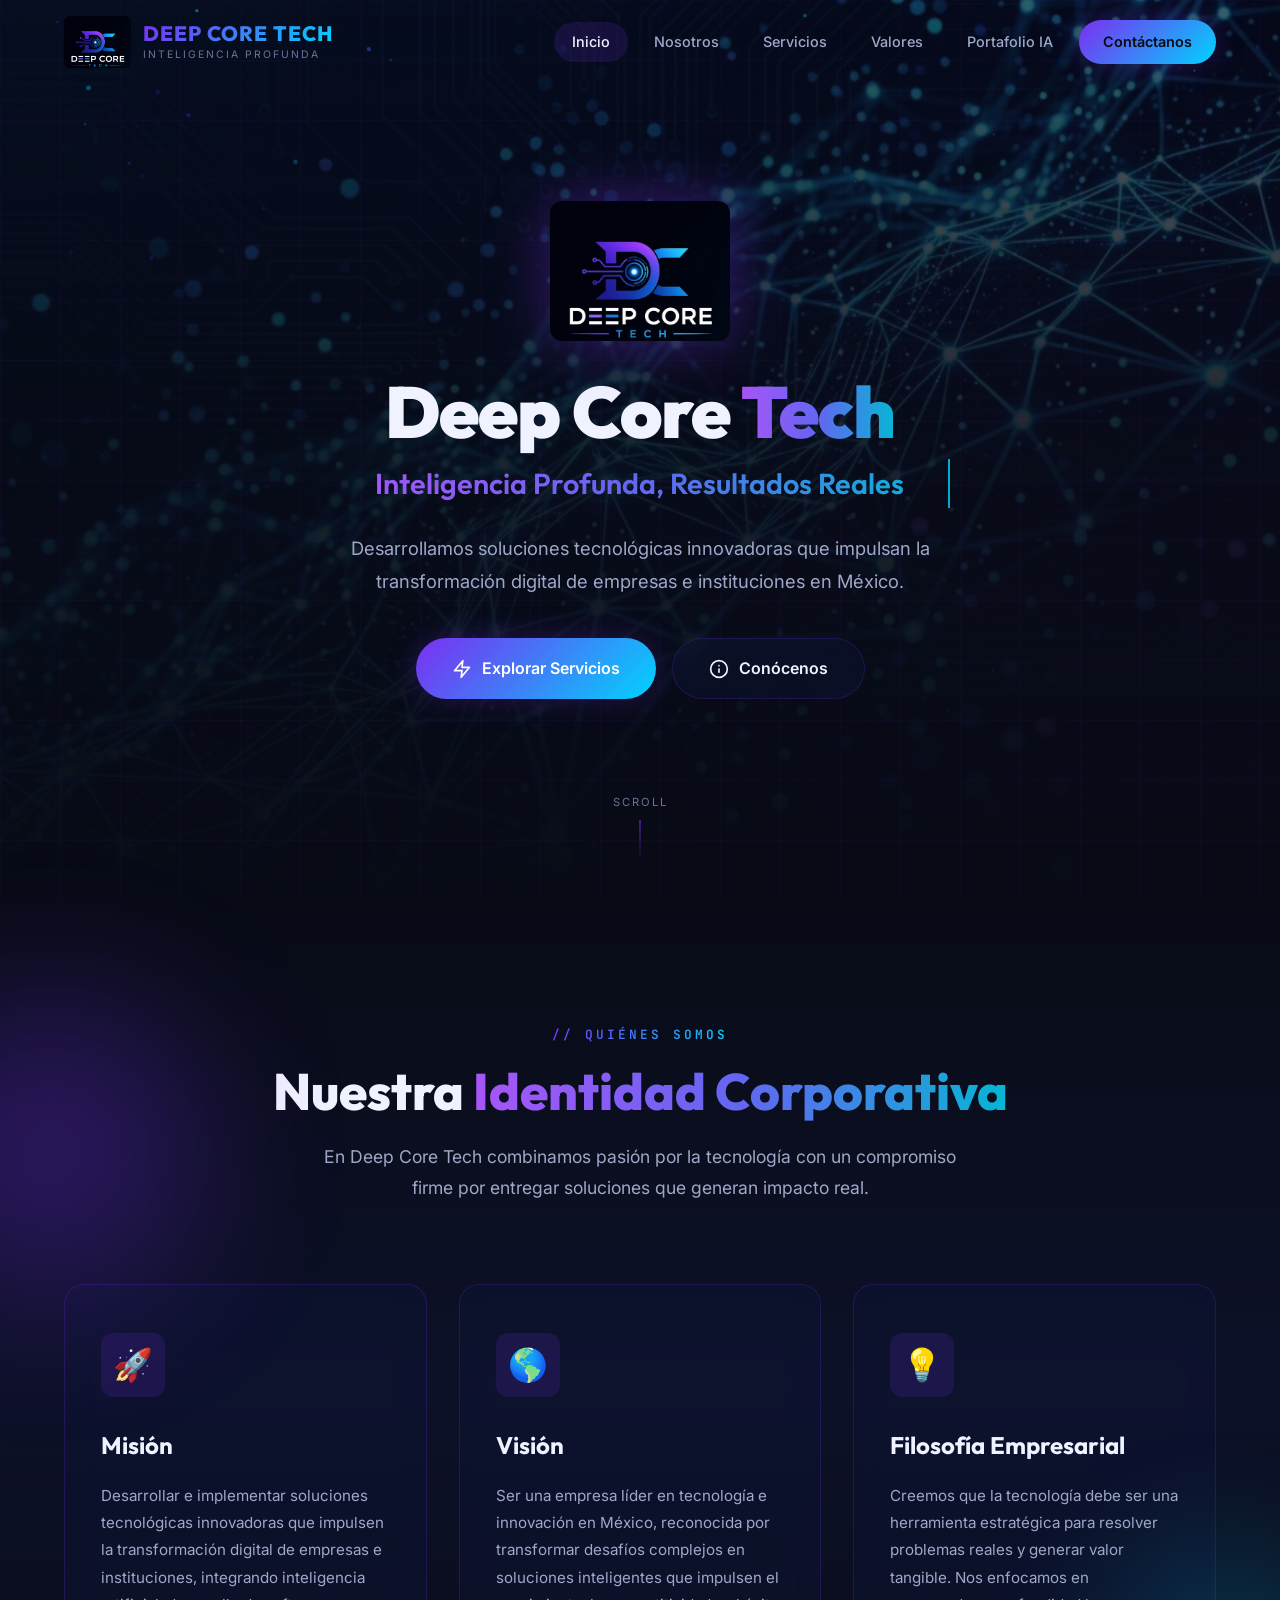
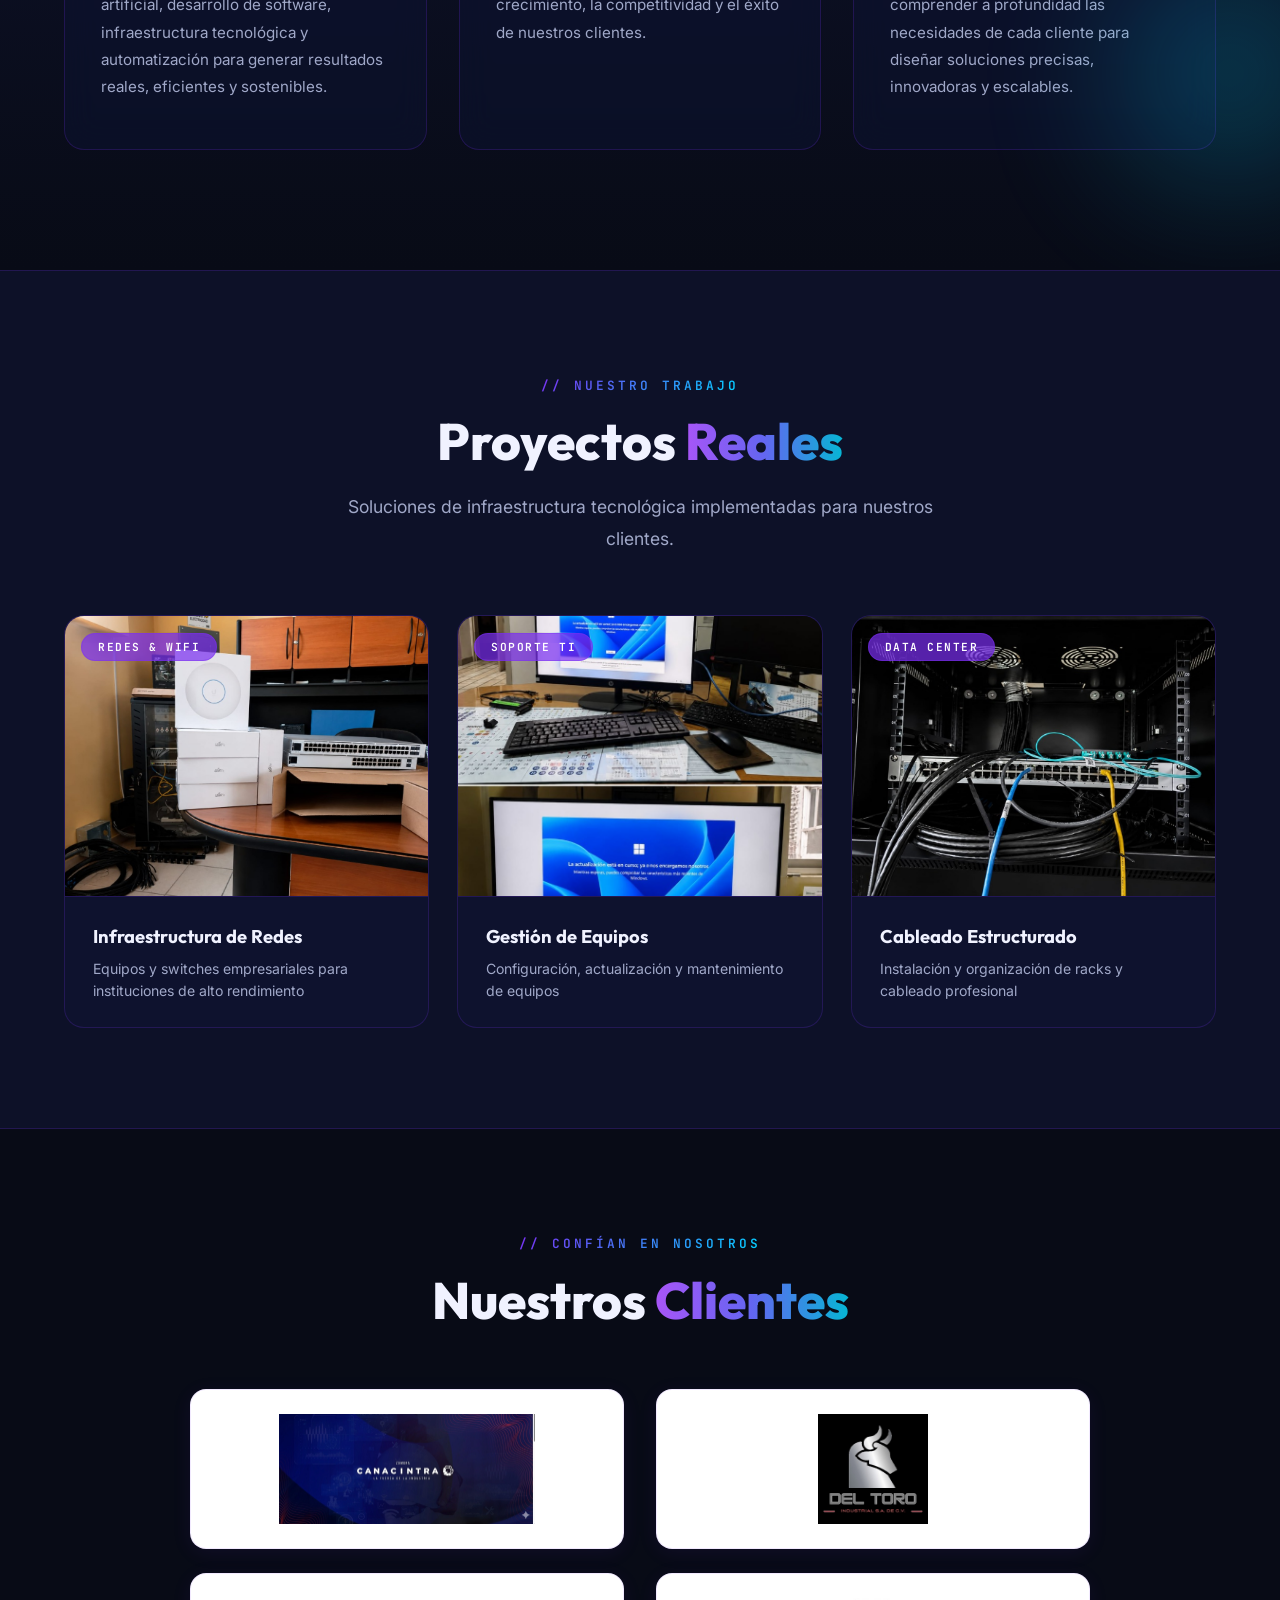
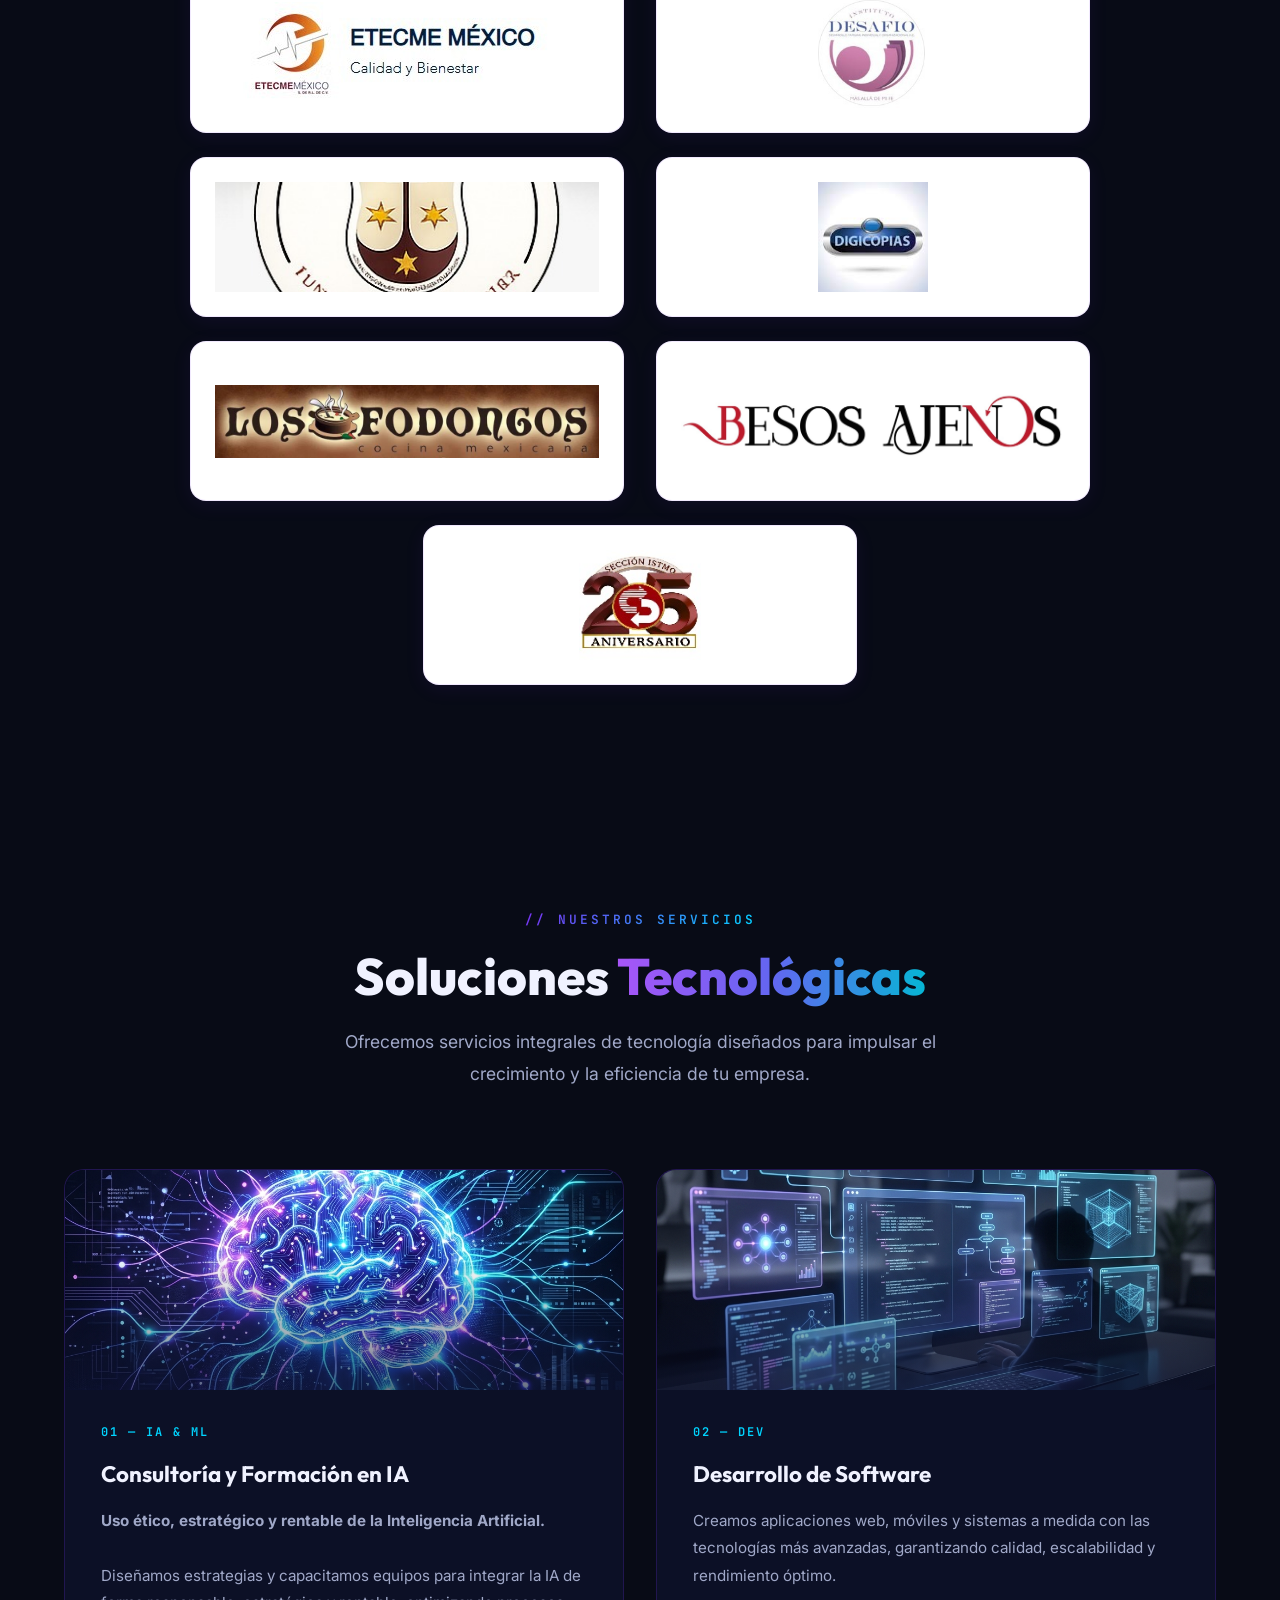
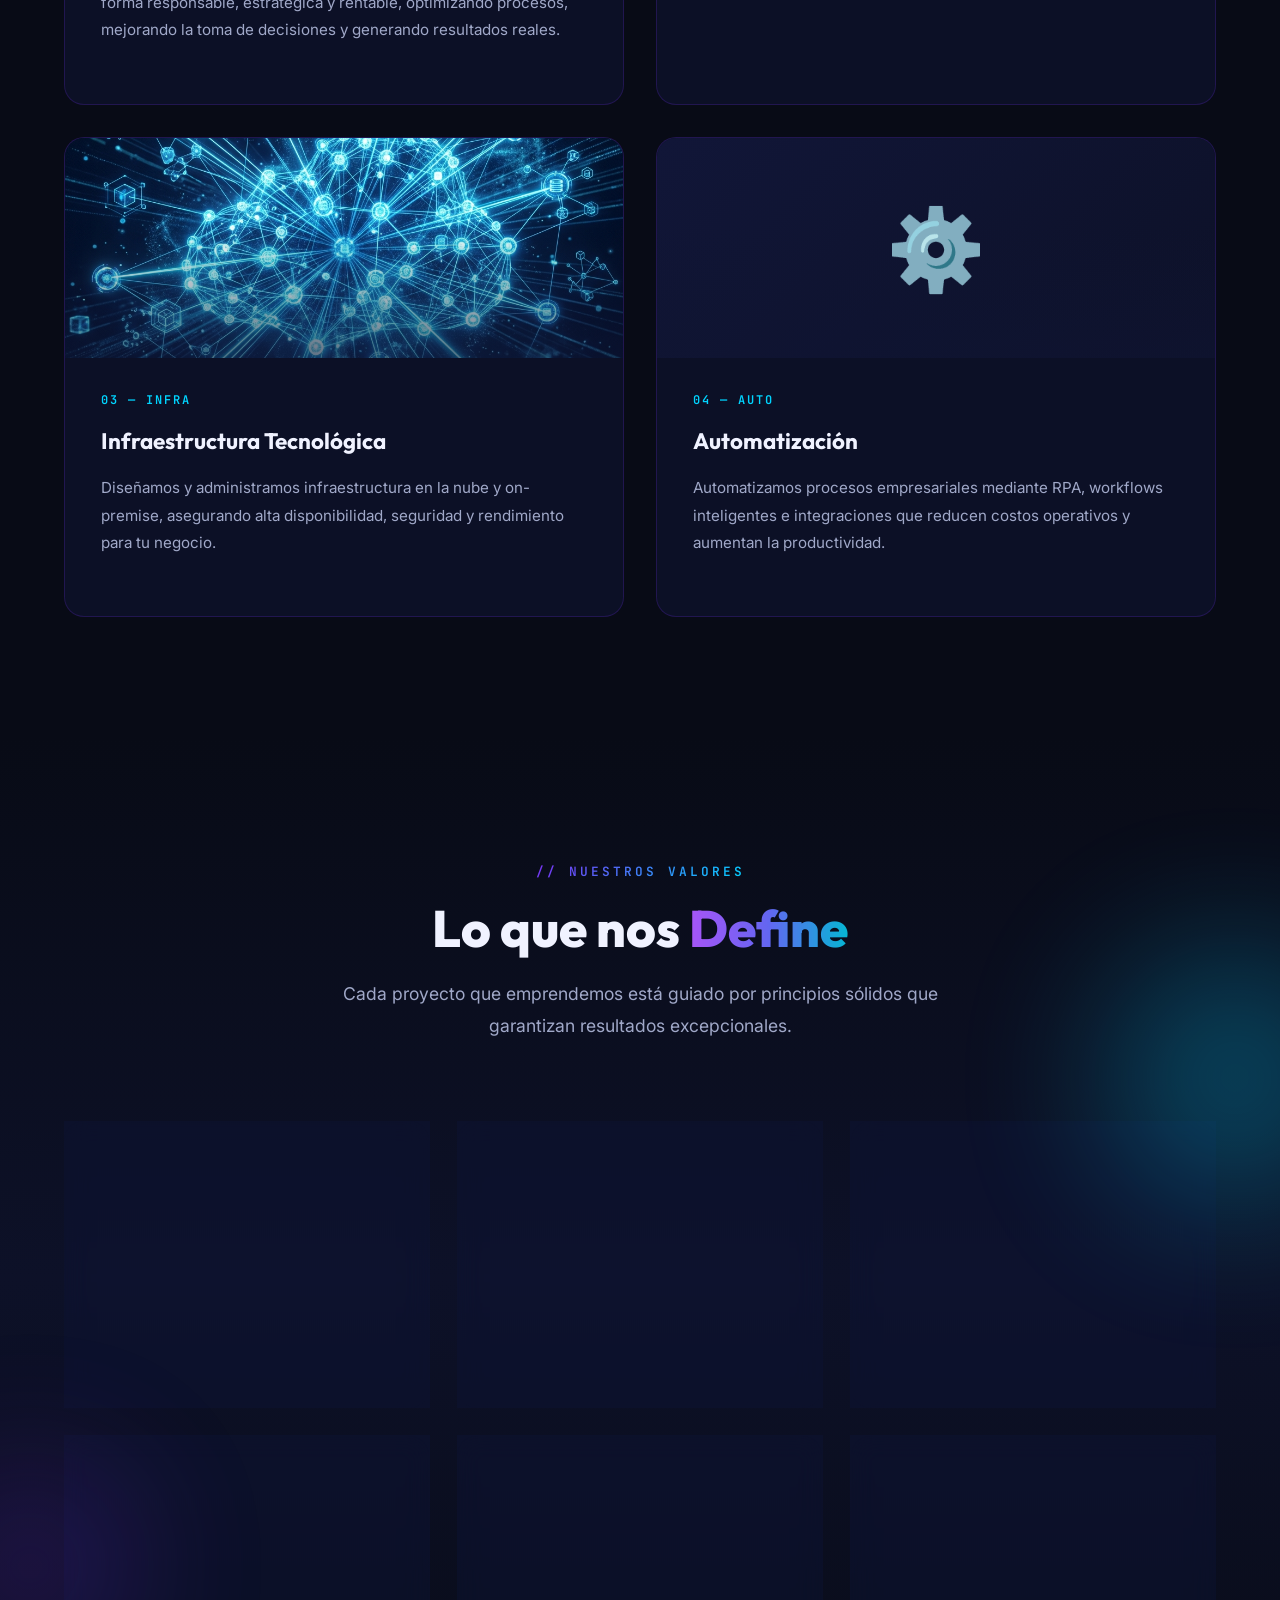
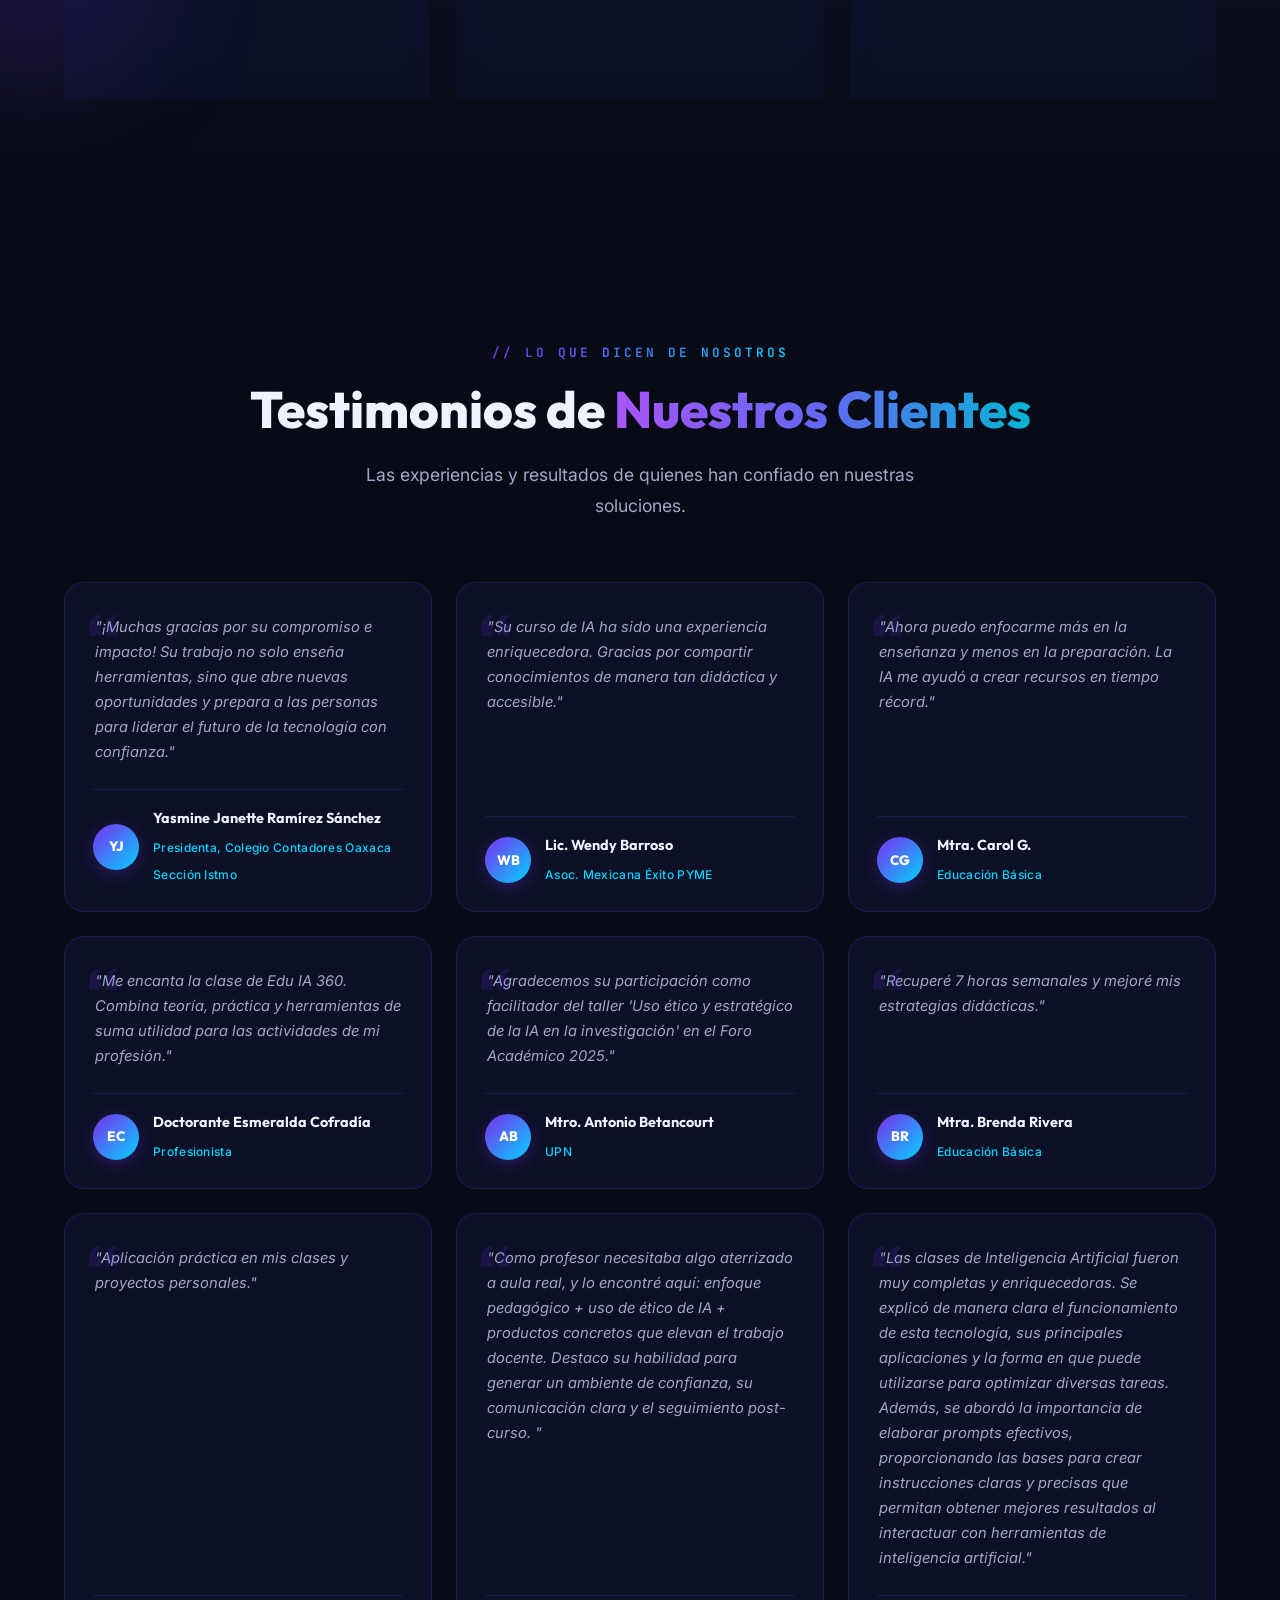
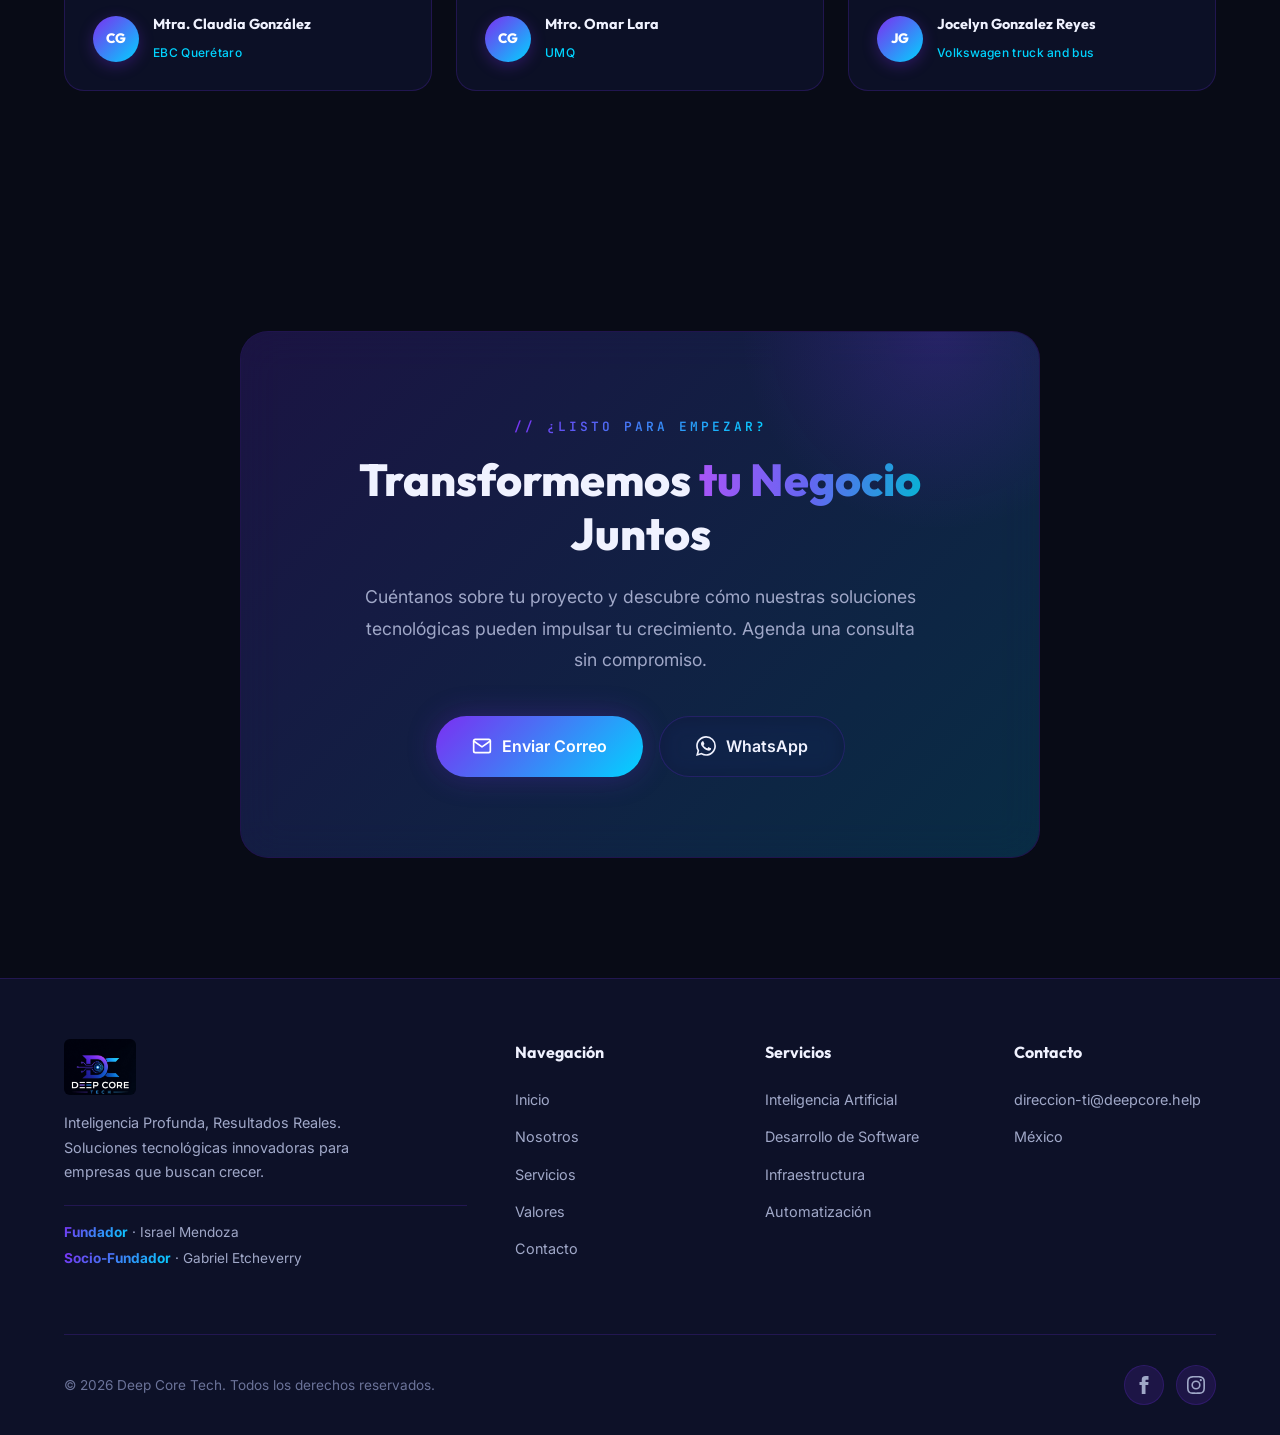
==== commit 1d24834c: "Correct title to Presidenta for Yasmine Janette" ====
--- a/index.html
+++ b/index.html
@@ -364,7 +364,7 @@
             <div class="author-avatar">YJ</div>
             <div class="author-info">
               <h4>Yasmine Janette Ramírez Sánchez</h4>
-              <span>Directora, Colegio Contadores Oaxaca Sección Istmo</span>
+              <span>Presidenta, Colegio Contadores Oaxaca Sección Istmo</span>
             </div>
           </div>
         </div>
